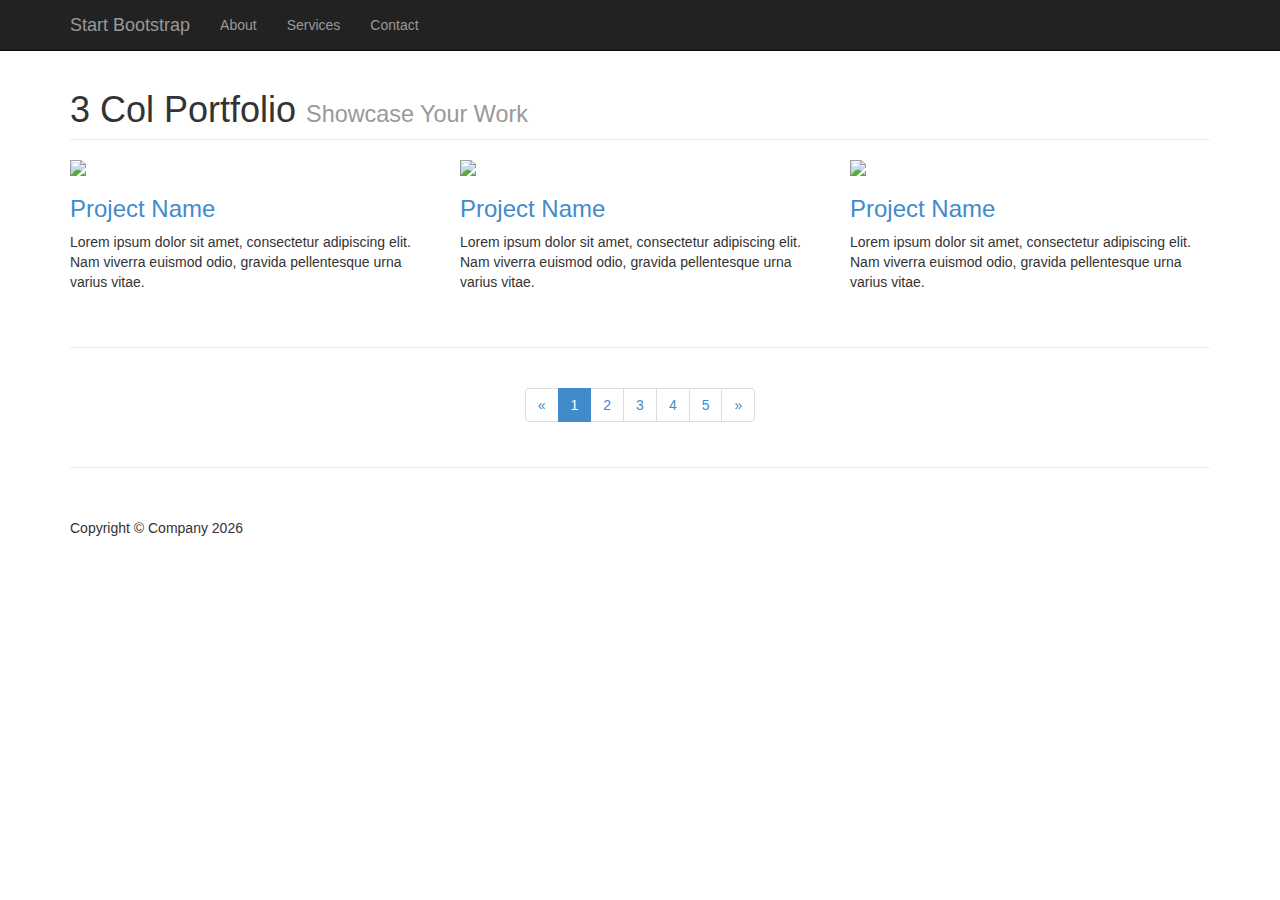
==== Html Templet/index.html @ 00bb45e9 "Template added" ====
<!DOCTYPE html>
<html lang="en">
  <head>
    <meta charset="utf-8">
    <meta name="viewport" content="width=device-width, initial-scale=1.0">
    <meta name="description" content="">
    <meta name="author" content="">

    <title>Three Column Portfolio Template for Bootstrap 3</title>

    <!-- Bootstrap core CSS -->
    <link href="css/bootstrap.css" rel="stylesheet">

    <!-- Custom CSS for the '3 Col Portfolio' Template -->
    <link href="css/3-col-portfolio.css" rel="stylesheet">
  </head>

  <body>

    <nav class="navbar navbar-fixed-top navbar-inverse" role="navigation">
      <div class="container">
        <div class="navbar-header">
          <button type="button" class="navbar-toggle" data-toggle="collapse" data-target=".navbar-ex1-collapse">
            <span class="sr-only">Toggle navigation</span>
            <span class="icon-bar"></span>
            <span class="icon-bar"></span>
            <span class="icon-bar"></span>
          </button>
          <a class="navbar-brand" href="http://startbootstrap.com">Start Bootstrap</a>
        </div>

        <!-- Collect the nav links, forms, and other content for toggling -->
        <div class="collapse navbar-collapse navbar-ex1-collapse">
          <ul class="nav navbar-nav">
            <li><a href="#about">About</a></li>
            <li><a href="#services">Services</a></li>
            <li><a href="#contact">Contact</a></li>
          </ul>
        </div><!-- /.navbar-collapse -->
      </div><!-- /.container -->
    </nav>

    <div class="container">

      <div class="row">

        <div class="col-lg-12">
          <h1 class="page-header">3 Col Portfolio <small>Showcase Your Work</small></h1>
        </div>

      </div>

      <div class="row">

        <div class="col-md-4 portfolio-item">
          <a href="#project-link"><img class="img-responsive" src="http://placehold.it/700x400"></a>
          <h3><a href="#project-link">Project Name</a></h3>
          <p>Lorem ipsum dolor sit amet, consectetur adipiscing elit. Nam viverra euismod odio, gravida pellentesque urna varius vitae.</p>
        </div>

        <div class="col-md-4 portfolio-item">
          <a href="#project-link"><img class="img-responsive" src="http://placehold.it/700x400"></a>
          <h3><a href="#project-link">Project Name</a></h3>
          <p>Lorem ipsum dolor sit amet, consectetur adipiscing elit. Nam viverra euismod odio, gravida pellentesque urna varius vitae.</p>
        </div>

        <div class="col-md-4 portfolio-item">
          <a href="#project-link"><img class="img-responsive" src="http://placehold.it/700x400"></a>
          <h3><a href="#project-link">Project Name</a></h3>
          <p>Lorem ipsum dolor sit amet, consectetur adipiscing elit. Nam viverra euismod odio, gravida pellentesque urna varius vitae.</p>
        </div>

      </div>

      <hr>

      <div class="row text-center">
        
        <div class="col-lg-12">
          <ul class="pagination">
            <li><a href="#">&laquo;</a></li>
            <li class="active"><a href="#">1</a></li>
            <li><a href="#">2</a></li>
            <li><a href="#">3</a></li>
            <li><a href="#">4</a></li>
            <li><a href="#">5</a></li>
            <li><a href="#">&raquo;</a></li>
          </ul>        
        </div>

      </div>

    </div><!-- /.container -->

    <div class="container">

      <hr>

      <footer>
        <div class="row">
          <div class="col-lg-12">
            <p>Copyright &copy; Company <span id="getCurrentDate"></span></p>
          </div>
        </div>
      </footer>
      
    </div><!-- /.container -->

    <!-- JavaScript -->
    <script src="js/jquery-1.10.2.js"></script>
    <script src="js/bootstrap.js"></script>
    <script type="text/javascript">
      var dt = new Date();
      document.getElementById('getCurrentDate').innerHTML = dt.getFullYear();
    </script>
  </body>

</html>
---- Html Templet/css/3-col-portfolio.css ----
body {
	margin-top: 50px; /* 50px is the height of the navbar - change this if the navbarn height changes */
}

.portfolio-item {
	margin-bottom: 25px;
}

footer {
	margin: 50px 0;
}
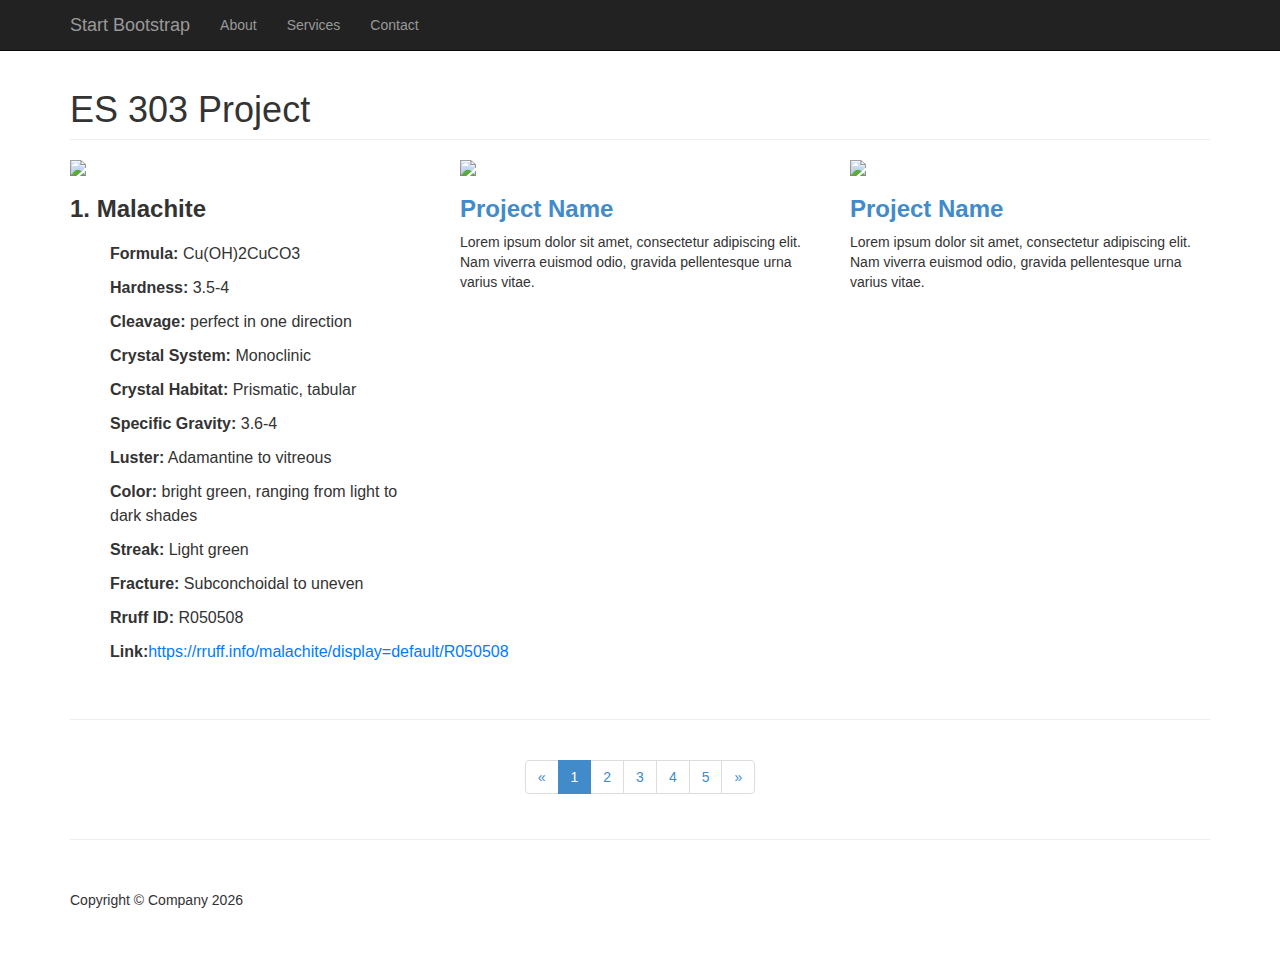
==== commit 03df3ae3: "html tags" ====
--- a/Html Templet/index.html
+++ b/Html Templet/index.html
@@ -45,7 +45,7 @@
       <div class="row">
 
         <div class="col-lg-12">
-          <h1 class="page-header">3 Col Portfolio <small>Showcase Your Work</small></h1>
+          <h1 class="page-header">ES 303 Project <small></small></h1>
         </div>
 
       </div>
@@ -54,8 +54,22 @@
 
         <div class="col-md-4 portfolio-item">
           <a href="#project-link"><img class="img-responsive" src="http://placehold.it/700x400"></a>
-          <h3><a href="#project-link">Project Name</a></h3>
-          <p>Lorem ipsum dolor sit amet, consectetur adipiscing elit. Nam viverra euismod odio, gravida pellentesque urna varius vitae.</p>
+          <h3>1. Malachite</h3>
+          
+          <ul>
+            <li><strong>Formula:</strong> Cu(OH)2CuCO3</li>
+            <li><strong>Hardness:</strong> 3.5-4</li>
+            <li><strong>Cleavage:</strong> perfect in one direction</li>
+            <li><strong>Crystal System:</strong> Monoclinic</li>
+            <li><strong>Crystal Habitat:</strong> Prismatic, tabular</li>
+            <li><strong>Specific Gravity:</strong> 3.6-4</li>
+            <li><strong>Luster:</strong> Adamantine to vitreous</li>
+            <li><strong>Color:</strong> bright green, ranging from light to dark shades</li>
+            <li><strong>Streak:</strong> Light green</li>
+            <li><strong>Fracture:</strong> Subconchoidal to uneven</li>
+            <li><strong>Rruff ID:</strong> R050508</li>
+            <li><strong>Link:</strong><a href="https://rruff.info/malachite/display=default/R050508">https://rruff.info/malachite/display=default/R050508</a></li>
+        </ul>
         </div>
 
         <div class="col-md-4 portfolio-item">
--- a/Html Templet/css/3-col-portfolio.css
+++ b/Html Templet/css/3-col-portfolio.css
@@ -5,6 +5,28 @@
 .portfolio-item {
 	margin-bottom: 25px;
 }
+.portfolio-item h3 {
+	font-size: 24px;
+	font-weight: 700;
+	margin-top: 20px;
+}
+.portfolio-item ul {
+	list-style: none;
+	margin-top: 20px;
+	text-align: left;
+}
+.portfolio-item li {
+	font-size: 16px;
+	font-weight: 500;
+	line-height: 24px;
+	margin-bottom: 10px;
+}
+.portfolio-item li strong {
+	font-weight: 700;
+}
+.portfolio-item li a {
+	color: #007bff;
+}
 
 footer {
 	margin: 50px 0;
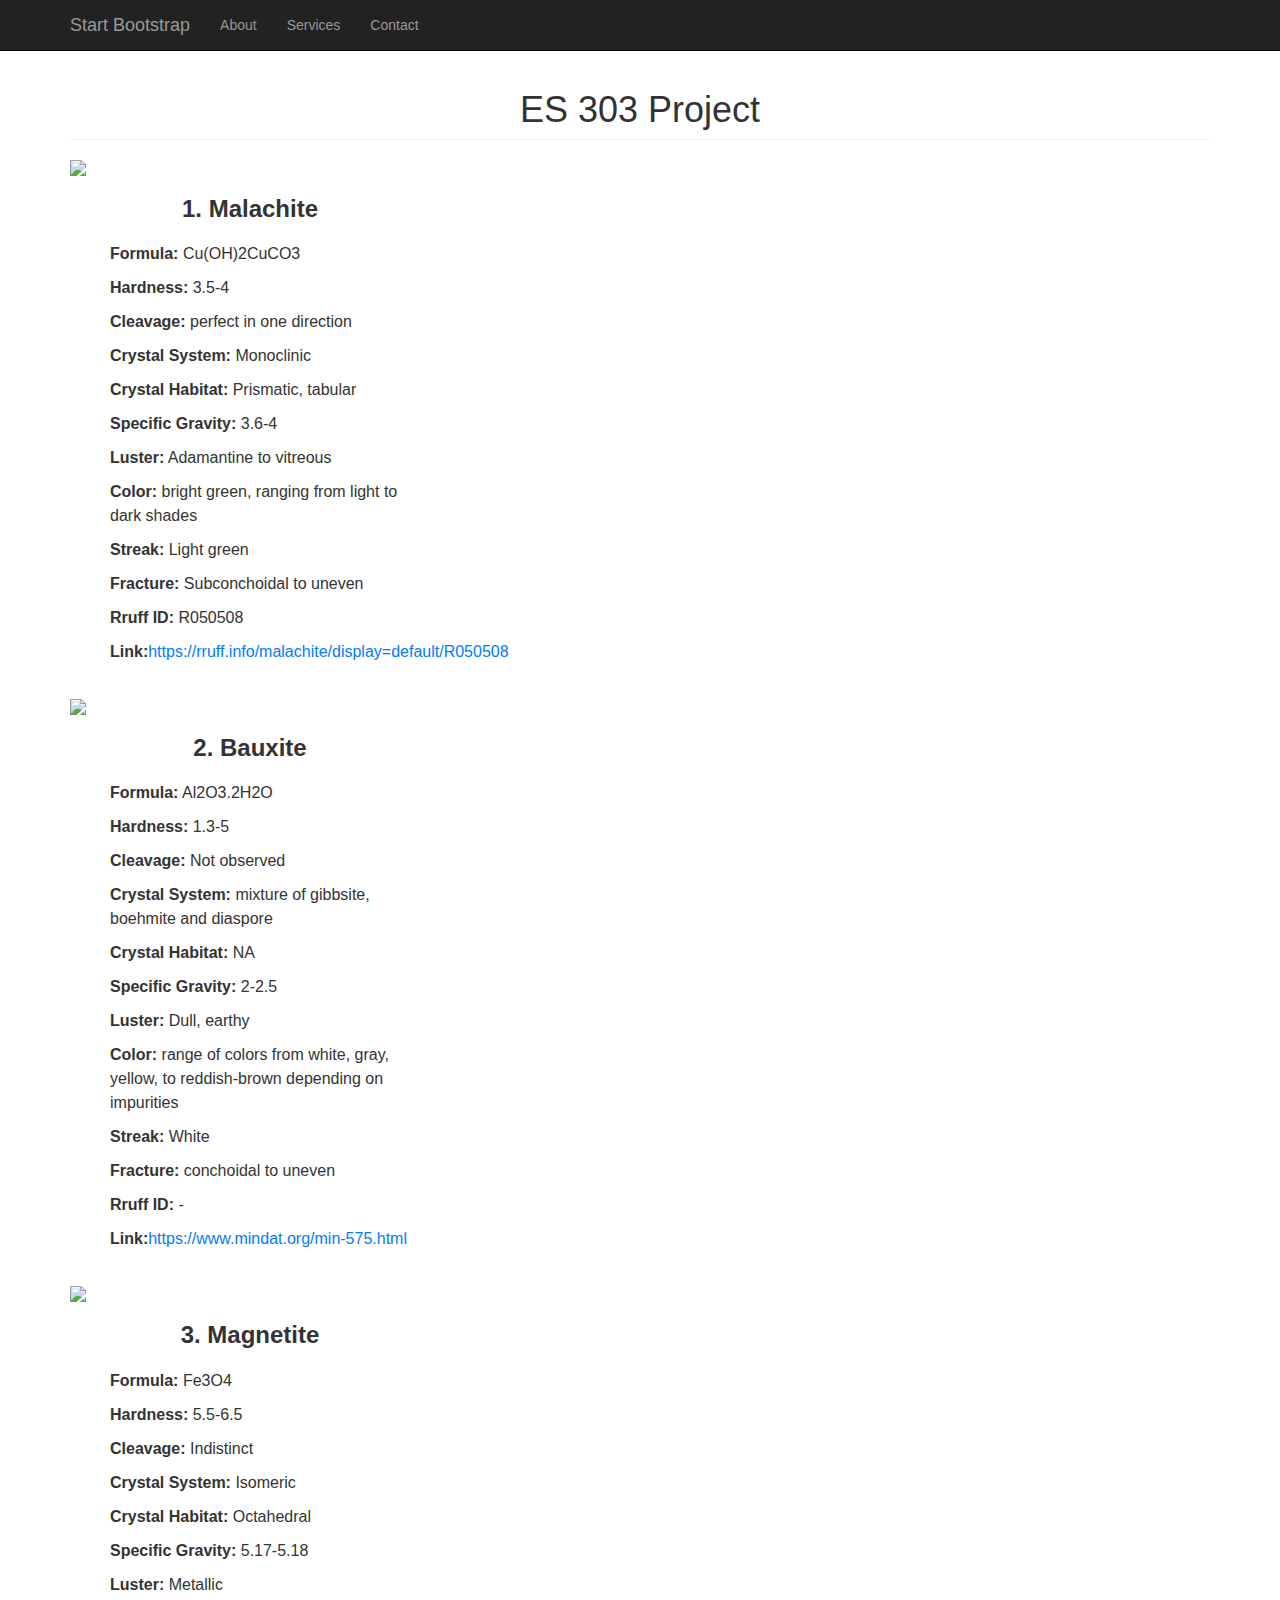
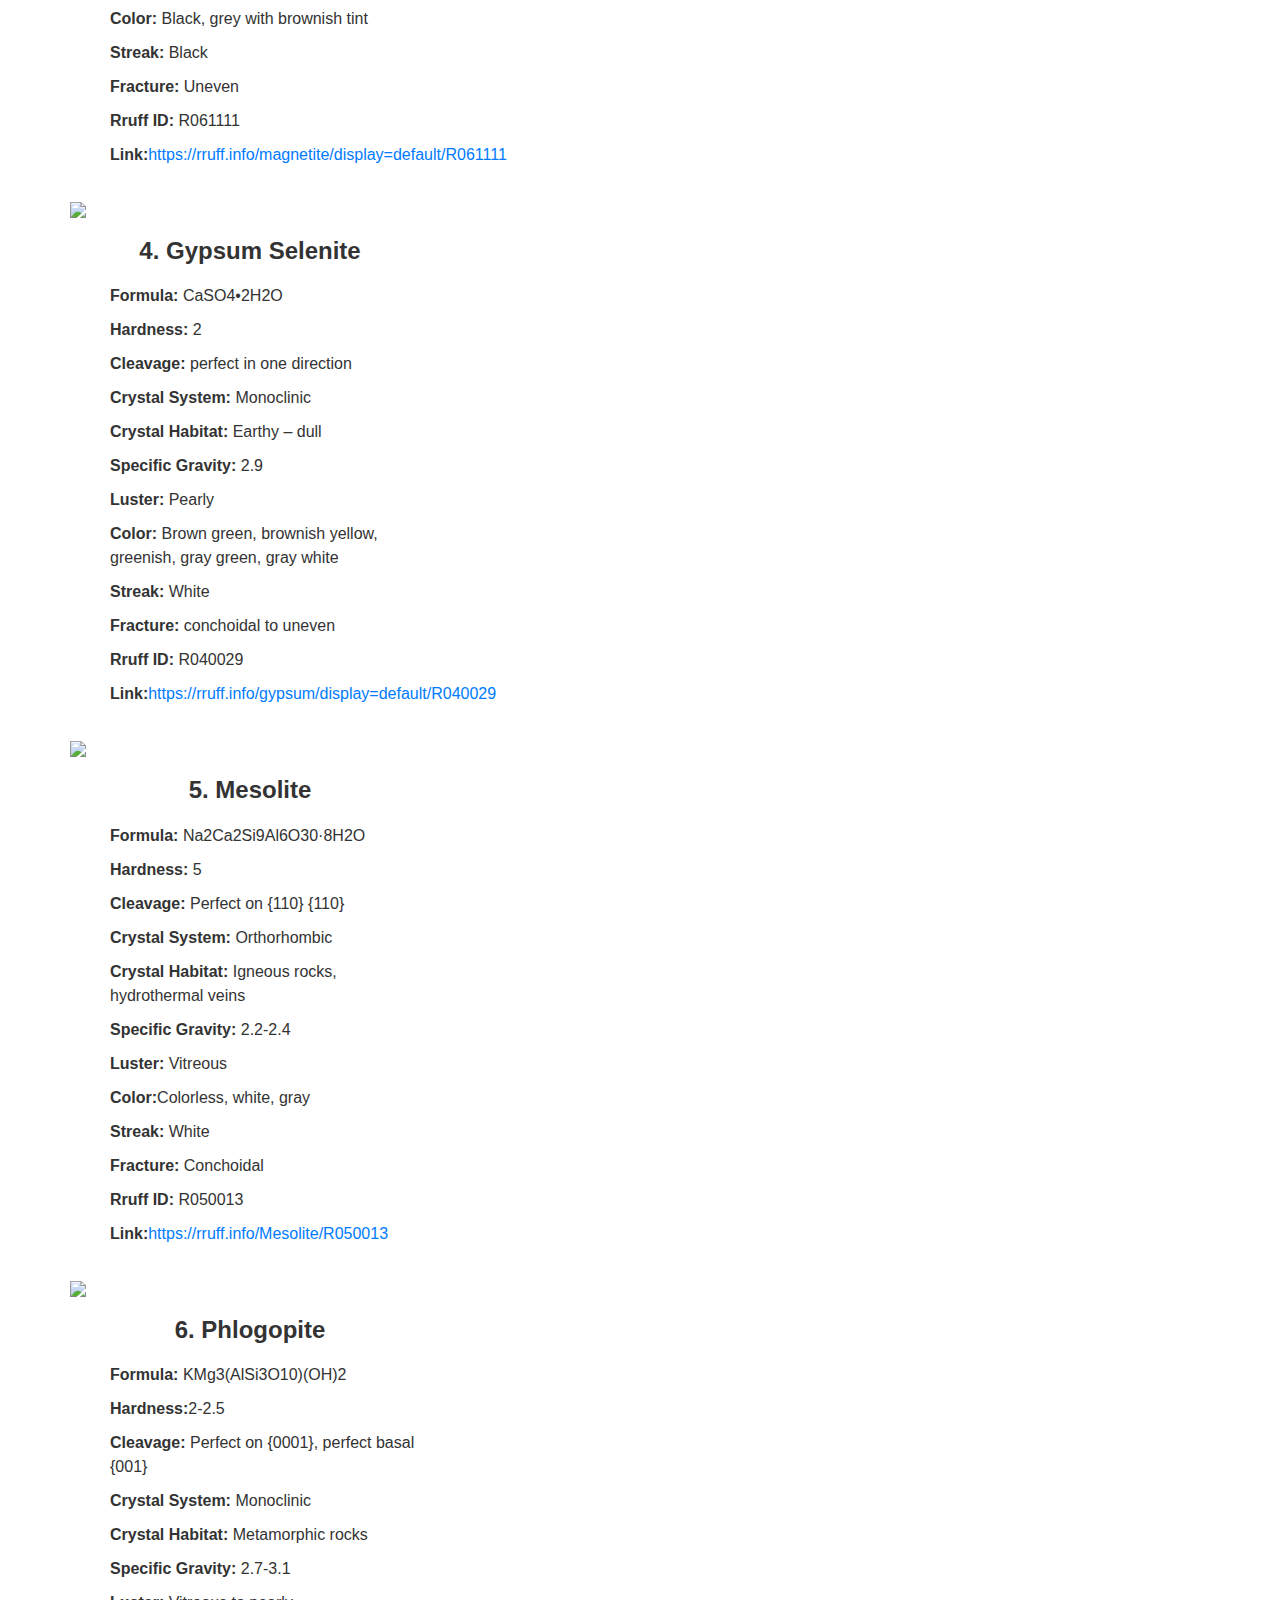
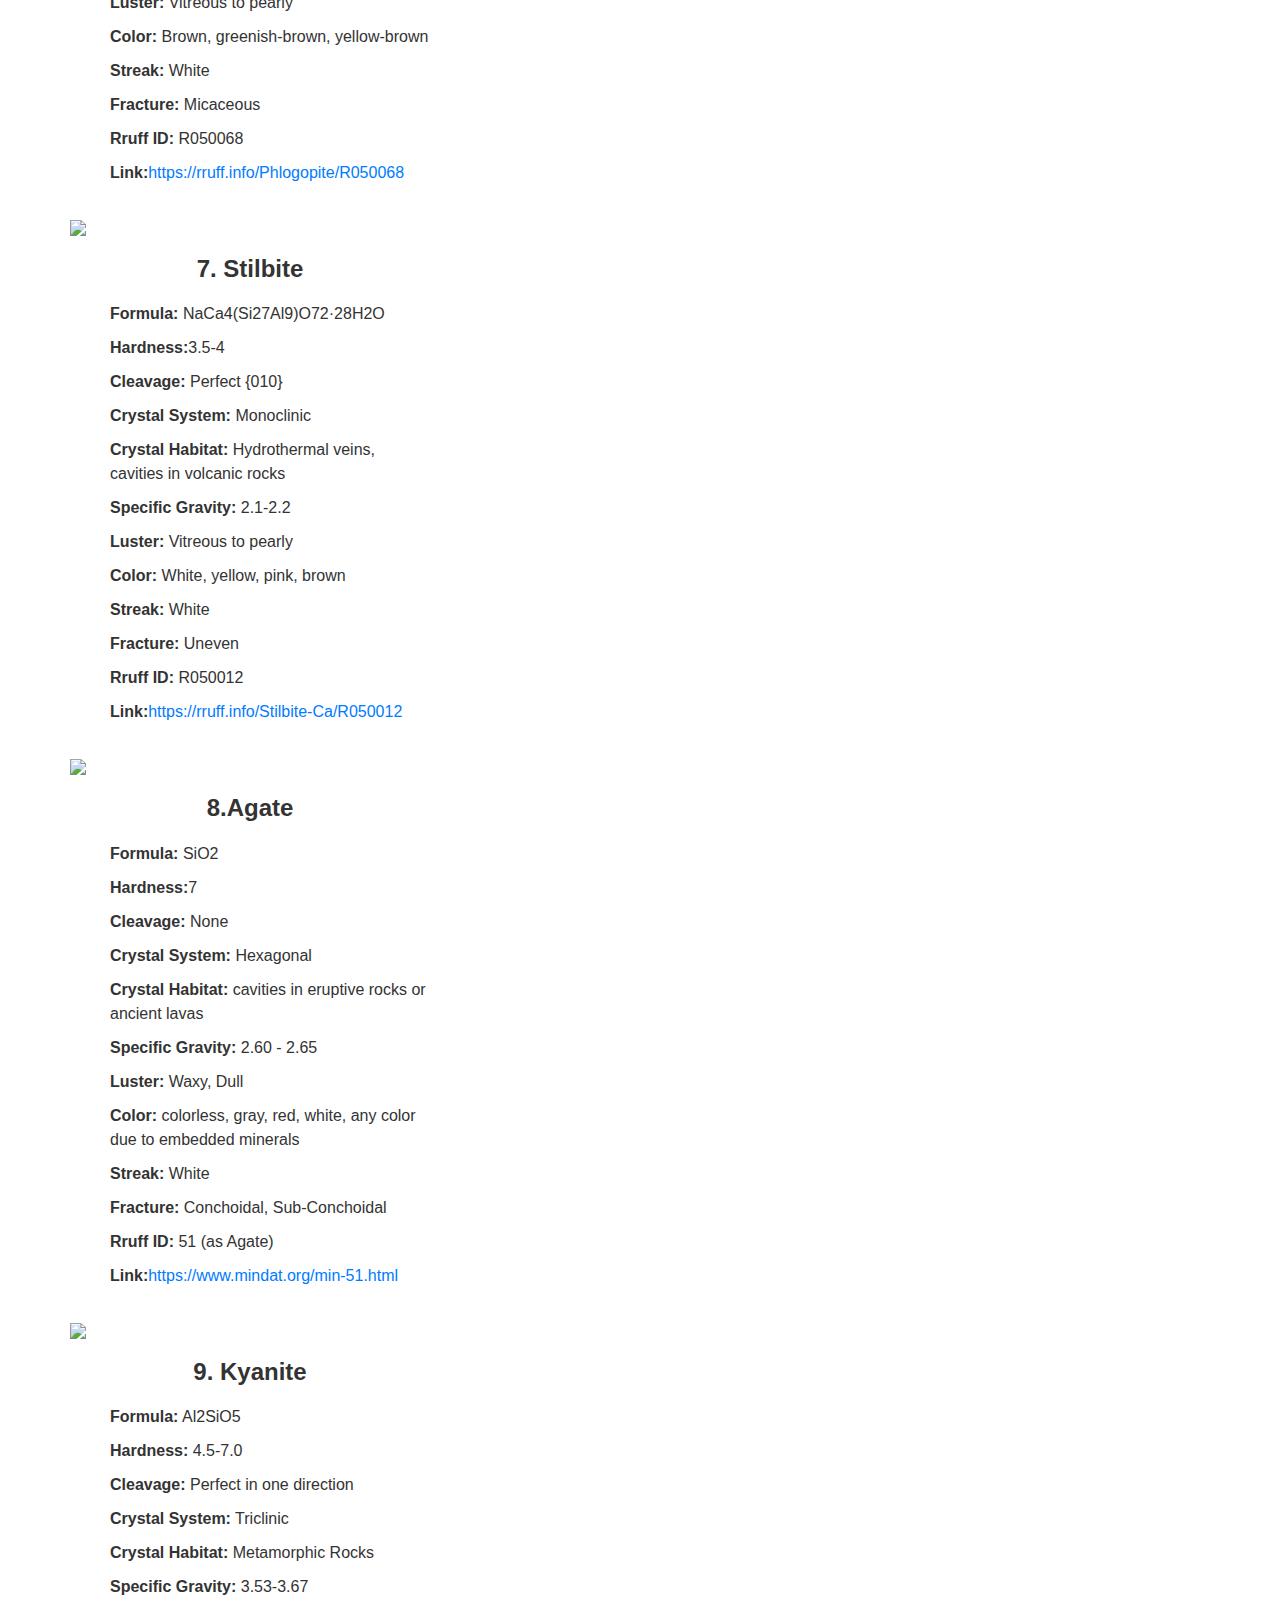
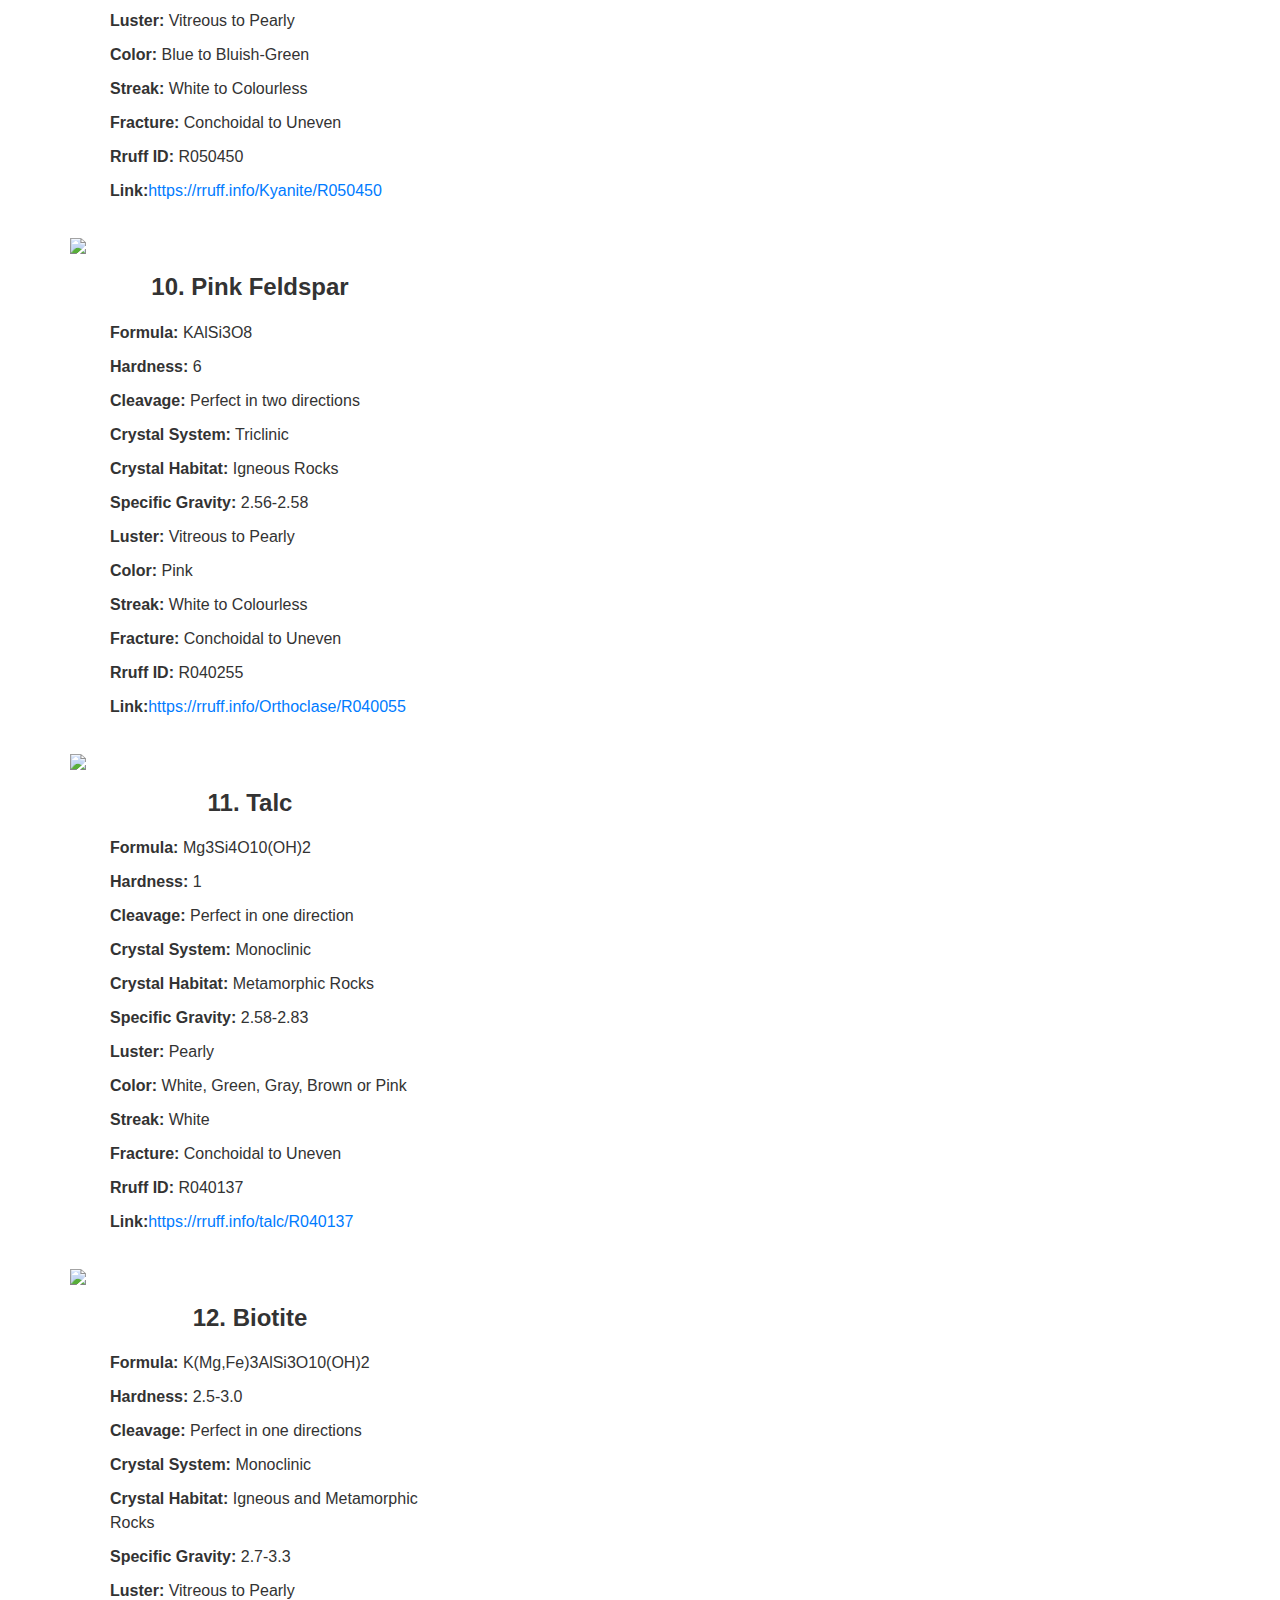
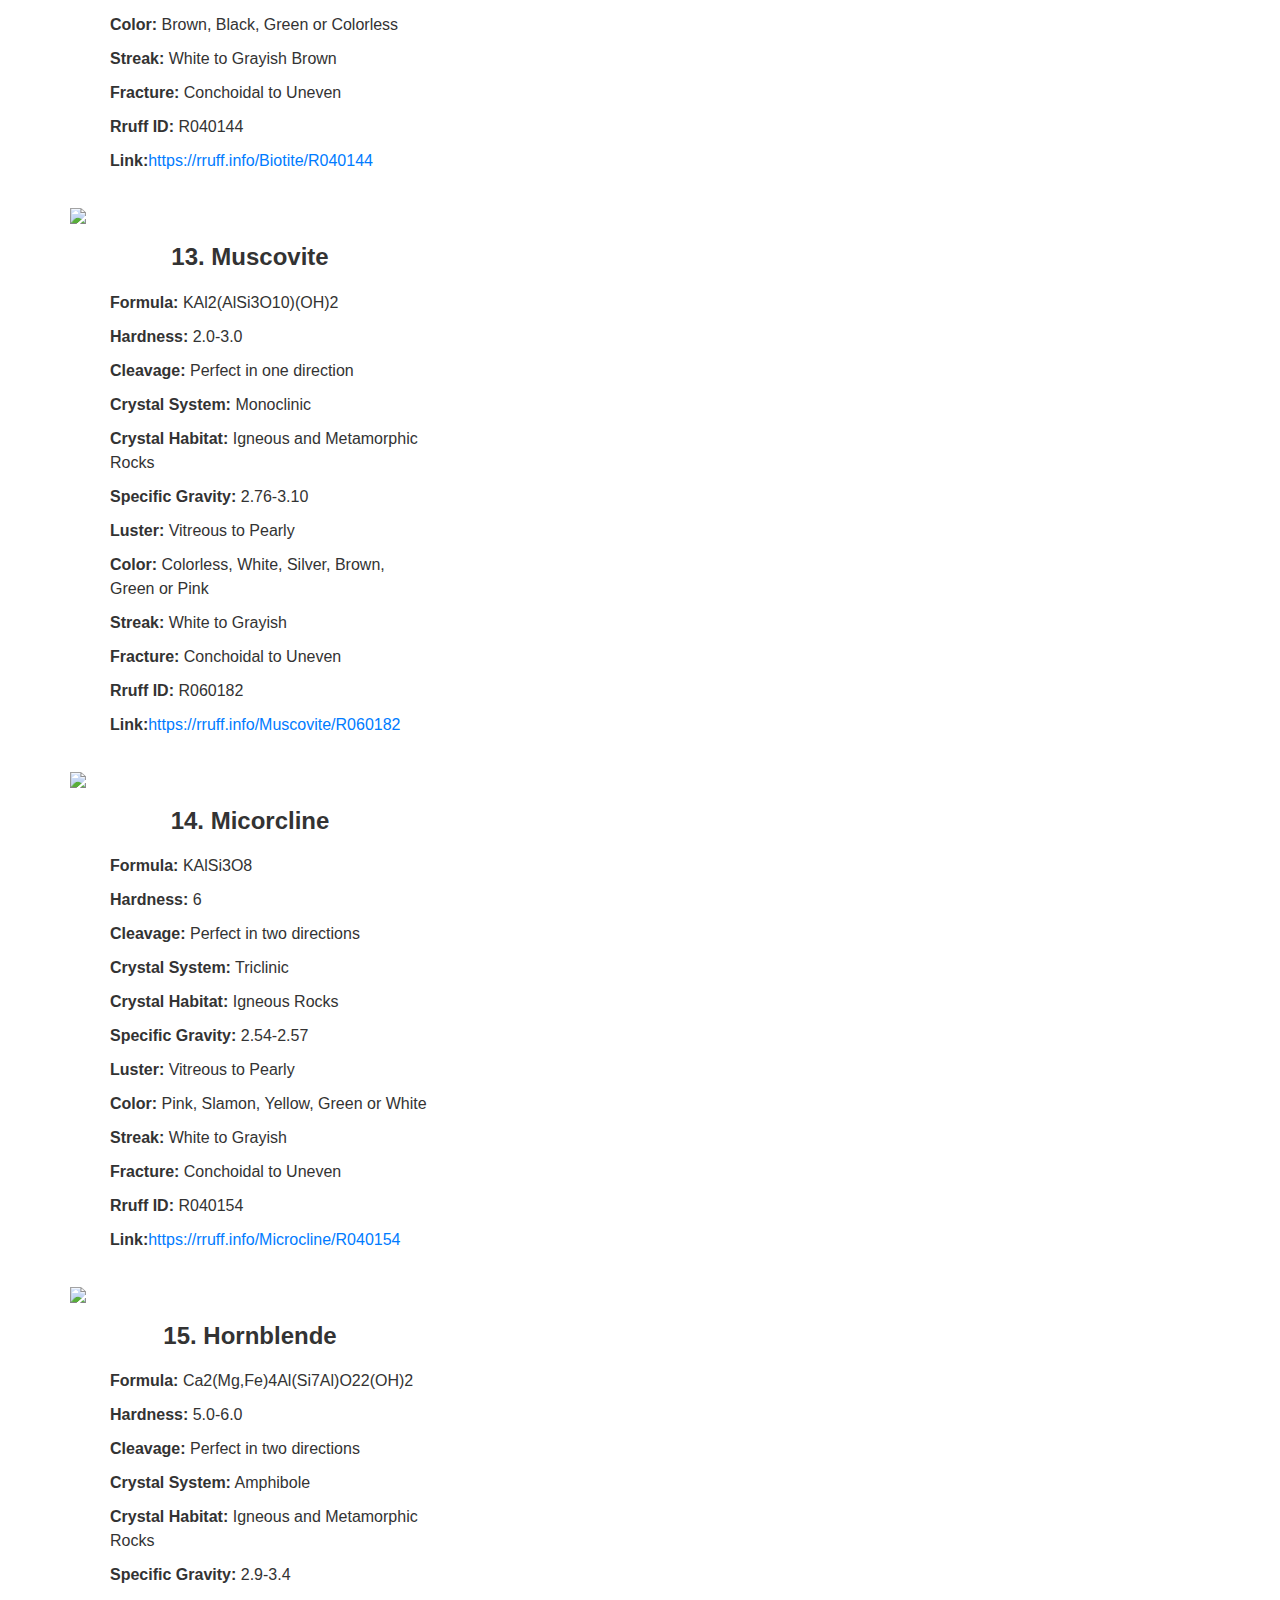
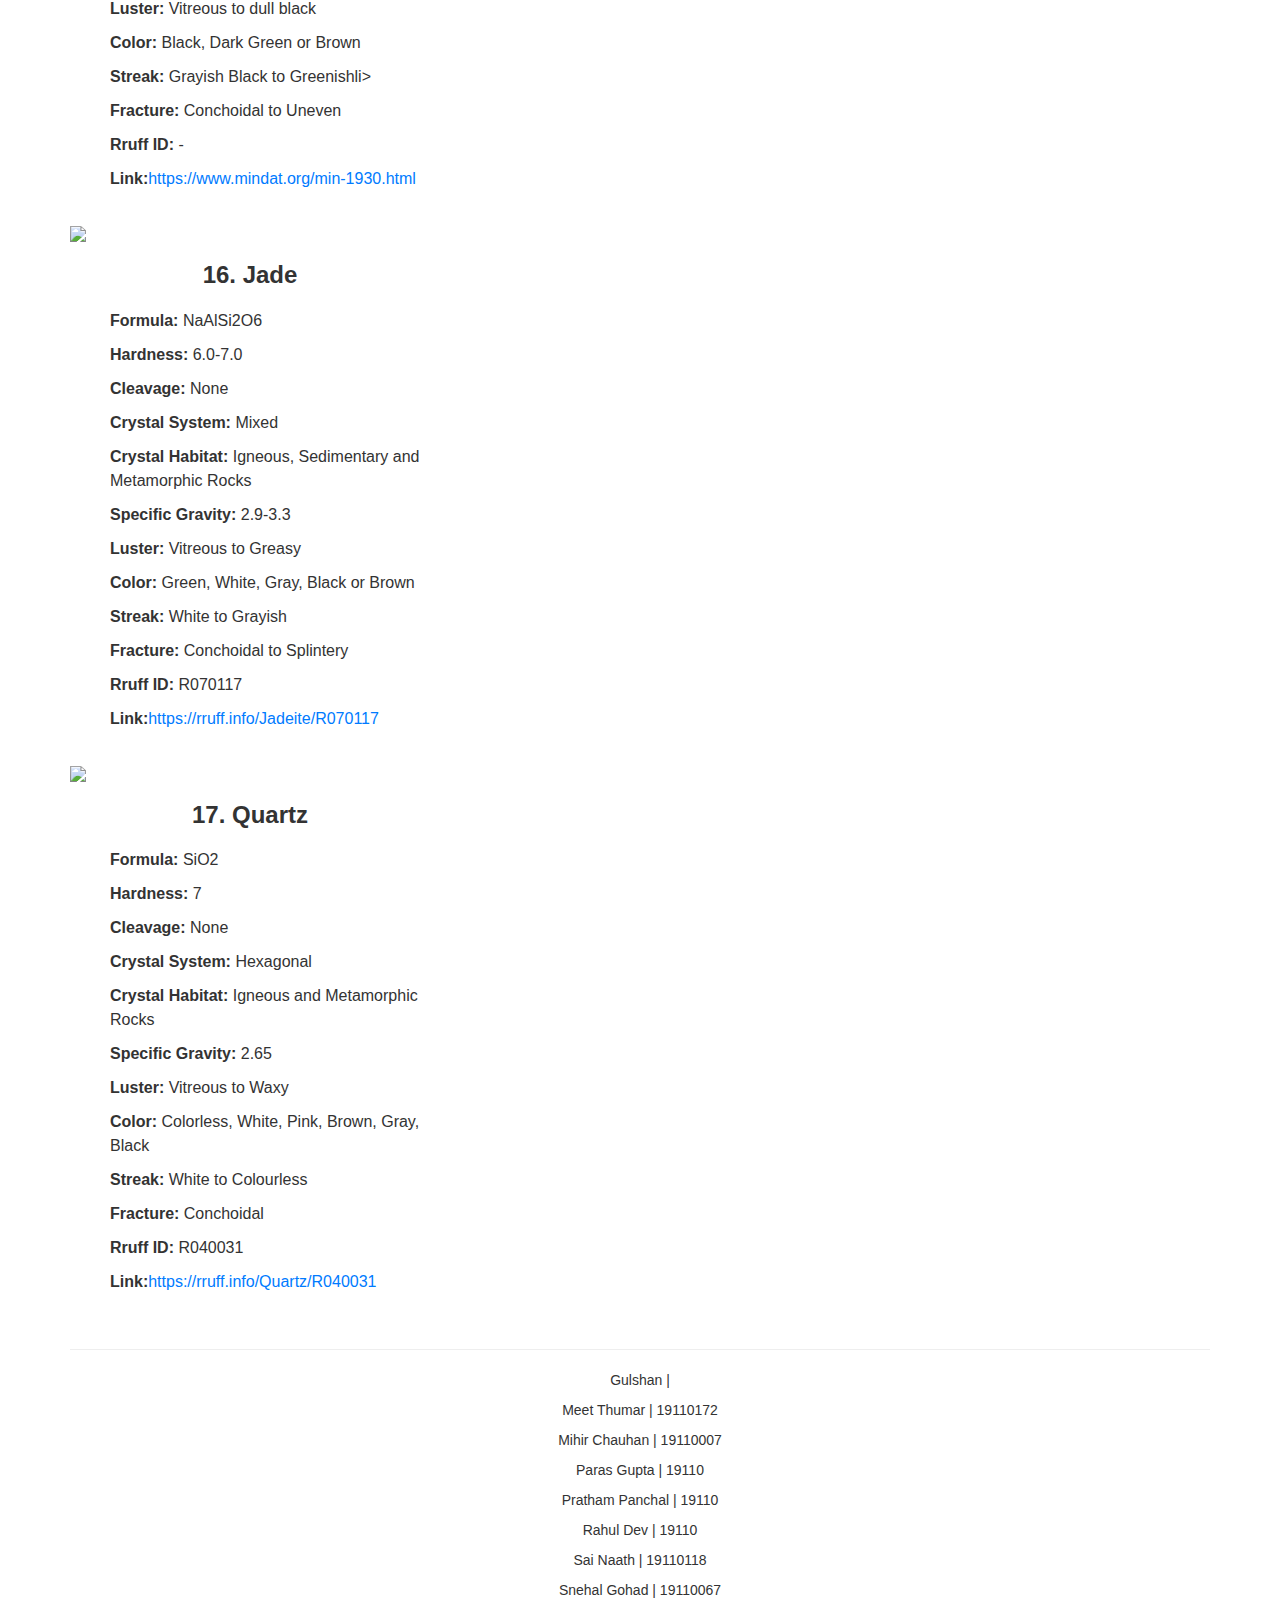
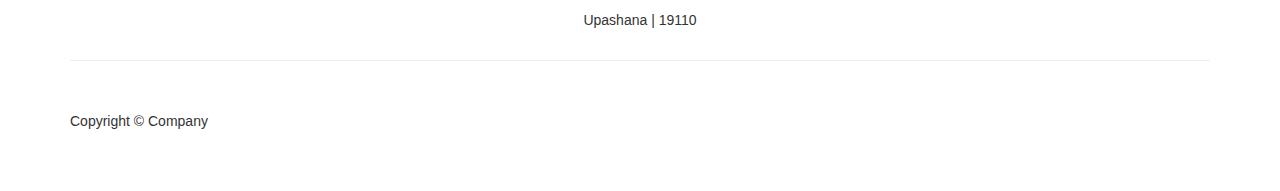
==== commit 248b0e57: "images" ====
--- a/Html Templet/index.html
+++ b/Html Templet/index.html
@@ -1,11 +1,6 @@
 <!DOCTYPE html>
 <html lang="en">
   <head>
-    <meta charset="utf-8">
-    <meta name="viewport" content="width=device-width, initial-scale=1.0">
-    <meta name="description" content="">
-    <meta name="author" content="">
-
     <title>Three Column Portfolio Template for Bootstrap 3</title>
 
     <!-- Bootstrap core CSS -->
@@ -42,7 +37,7 @@
 
     <div class="container">
 
-      <div class="row">
+      <div class="row text-center">
 
         <div class="col-lg-12">
           <h1 class="page-header">ES 303 Project <small></small></h1>
@@ -50,9 +45,9 @@
 
       </div>
 
-      <div class="row">
-
-        <div class="col-md-4 portfolio-item">
+      <div class="row ">
+
+        <div class="col-md-4 portfolio-item" >
           <a href="#project-link"><img class="img-responsive" src="http://placehold.it/700x400"></a>
           <h3>1. Malachite</h3>
           
@@ -72,34 +67,361 @@
         </ul>
         </div>
 
-        <div class="col-md-4 portfolio-item">
-          <a href="#project-link"><img class="img-responsive" src="http://placehold.it/700x400"></a>
-          <h3><a href="#project-link">Project Name</a></h3>
-          <p>Lorem ipsum dolor sit amet, consectetur adipiscing elit. Nam viverra euismod odio, gravida pellentesque urna varius vitae.</p>
-        </div>
-
-        <div class="col-md-4 portfolio-item">
-          <a href="#project-link"><img class="img-responsive" src="http://placehold.it/700x400"></a>
-          <h3><a href="#project-link">Project Name</a></h3>
-          <p>Lorem ipsum dolor sit amet, consectetur adipiscing elit. Nam viverra euismod odio, gravida pellentesque urna varius vitae.</p>
-        </div>
-
-      </div>
+      </div>
+      <div class="row">
+        <div class="col-md-4 portfolio-item">
+          <a href="#project-link"><img class="img-responsive" src="http://placehold.it/700x400"></a>
+          <h3>2. Bauxite</h3>
+          
+          <ul>
+            <li><strong>Formula:</strong> Al2O3.2H2O</li>
+            <li><strong>Hardness:</strong> 1.3-5</li>
+            <li><strong>Cleavage:</strong> Not observed</li>
+            <li><strong>Crystal System:</strong> mixture of gibbsite, boehmite and diaspore</li>
+            <li><strong>Crystal Habitat:</strong> NA</li>
+            <li><strong>Specific Gravity:</strong> 2-2.5</li>
+            <li><strong>Luster:</strong> Dull, earthy</li>
+            <li><strong>Color:</strong> range of colors from white, gray, yellow, to reddish-brown depending on impurities</li>
+            <li><strong>Streak:</strong> White</li>
+            <li><strong>Fracture:</strong> conchoidal to uneven</li>
+            <li><strong>Rruff ID:</strong> - </li>
+            <li><strong>Link:</strong><a href="https://www.mindat.org/min-575.html">https://www.mindat.org/min-575.html</a></li>
+        </ul>
+        </div>
+      </div>
+      <div class="row">
+        <div class="col-md-4 portfolio-item">
+          <a href="#project-link"><img class="img-responsive" src="http://placehold.it/700x400"></a>
+          <h3>3. Magnetite</h3>
+          
+          <ul>
+            <li><strong>Formula:</strong> Fe3O4</li>
+            <li><strong>Hardness:</strong> 5.5-6.5</li>
+            <li><strong>Cleavage:</strong> Indistinct</li>
+            <li><strong>Crystal System:</strong> Isomeric</li>
+            <li><strong>Crystal Habitat:</strong> Octahedral</li>
+            <li><strong>Specific Gravity:</strong> 5.17-5.18</li>
+            <li><strong>Luster:</strong> Metallic</li>
+            <li><strong>Color:</strong> Black, grey with brownish tint</li>
+            <li><strong>Streak:</strong> Black </li>
+            <li><strong>Fracture:</strong> Uneven</li>
+            <li><strong>Rruff ID:</strong> R061111</li>
+            <li><strong>Link:</strong><a href="https://rruff.info/magnetite/display=default/R061111">https://rruff.info/magnetite/display=default/R061111</a></li>
+        </ul>
+        </div>
+      </div>
+      <div class="row">
+
+        <div class="col-md-4 portfolio-item">
+          <a href="#project-link"><img class="img-responsive" src="http://placehold.it/700x400"></a>
+          <h3>4. Gypsum Selenite</h3>
+          
+          <ul>
+            <li><strong>Formula:</strong> CaSO4•2H2O</li>
+            <li><strong>Hardness:</strong> 2</li>
+            <li><strong>Cleavage:</strong> perfect in one direction</li>
+            <li><strong>Crystal System:</strong> Monoclinic</li>
+            <li><strong>Crystal Habitat:</strong> Earthy – dull</li>
+            <li><strong>Specific Gravity:</strong> 2.9</li>
+            <li><strong>Luster:</strong> Pearly</li>
+            <li><strong>Color:</strong> Brown green, brownish yellow, greenish, gray green, gray white</li>
+            <li><strong>Streak:</strong> White</li>
+            <li><strong>Fracture:</strong> conchoidal to uneven</li>
+            <li><strong>Rruff ID:</strong> R040029</li>
+            <li><strong>Link:</strong><a href="https://rruff.info/gypsum/display=default/R040029">https://rruff.info/gypsum/display=default/R040029</a></li>
+        </ul>
+        </div>
+      </div>
+      <div class="row">
+        <div class="col-md-4 portfolio-item">
+          <a href="#project-link"><img class="img-responsive" src="http://placehold.it/700x400"></a>
+          <h3>5. Mesolite</h3>
+          
+          <ul>
+            <li><strong>Formula:</strong> Na2Ca2Si9Al6O30·8H2O</li>
+            <li><strong>Hardness:</strong> 5</li>
+            <li><strong>Cleavage:</strong> Perfect on {110} {110}</li>
+            <li><strong>Crystal System:</strong> Orthorhombic</li>
+            <li><strong>Crystal Habitat:</strong> Igneous rocks, hydrothermal veins</li>
+            <li><strong>Specific Gravity:</strong> 2.2-2.4</li>
+            <li><strong>Luster:</strong> Vitreous</li>
+            <li><strong>Color:</strong>Colorless, white, gray</li>
+            <li><strong>Streak:</strong> White </li>
+            <li><strong>Fracture:</strong> Conchoidal</li>
+            <li><strong>Rruff ID:</strong> R050013</li>
+            <li><strong>Link:</strong><a href="https://rruff.info/Mesolite/R050013">https://rruff.info/Mesolite/R050013</a></li>
+        </ul>
+        </div>
+      </div>
+      <div class="row">
+        <div class="col-md-4 portfolio-item">
+          <a href="#project-link"><img class="img-responsive" src="http://placehold.it/700x400"></a>
+          <h3>6. Phlogopite</h3>
+          
+          <ul>
+            <li><strong>Formula:</strong> KMg3(AlSi3O10)(OH)2</li>
+            <li><strong>Hardness:</strong>2-2.5</li>
+            <li><strong>Cleavage:</strong> Perfect on {0001}, perfect basal {001}</li>
+            <li><strong>Crystal System:</strong> Monoclinic</li>
+            <li><strong>Crystal Habitat:</strong> Metamorphic rocks</li>
+            <li><strong>Specific Gravity:</strong> 2.7-3.1  </li>
+            <li><strong>Luster:</strong> Vitreous to pearly</li>
+            <li><strong>Color:</strong> Brown, greenish-brown, yellow-brown</li>
+            <li><strong>Streak:</strong> White </li>
+            <li><strong>Fracture:</strong> Micaceous</li>
+            <li><strong>Rruff ID:</strong> R050068</li>
+            <li><strong>Link:</strong><a href="https://rruff.info/Phlogopite/R050068">https://rruff.info/Phlogopite/R050068</a></li>
+        </ul>
+        </div>
+        </div>  
+        <div class="row">
+        <div class="col-md-4 portfolio-item">
+          <a href="#project-link"><img class="img-responsive" src="http://placehold.it/700x400"></a>
+        <h3>7. Stilbite</h3>
+          
+          <ul>
+            <li><strong>Formula:</strong> NaCa4(Si27Al9)O72·28H2O</li>
+            <li><strong>Hardness:</strong>3.5-4</li>
+            <li><strong>Cleavage:</strong> Perfect {010}</li>
+            <li><strong>Crystal System:</strong> Monoclinic</li>
+            <li><strong>Crystal Habitat:</strong> Hydrothermal veins, cavities in volcanic rocks</li>
+            <li><strong>Specific Gravity:</strong> 2.1-2.2  </li>
+            <li><strong>Luster:</strong> Vitreous to pearly</li>
+            <li><strong>Color:</strong> White, yellow, pink, brown</li>
+            <li><strong>Streak:</strong> White </li>
+            <li><strong>Fracture:</strong> Uneven</li>
+            <li><strong>Rruff ID:</strong> R050012</li>
+            <li><strong>Link:</strong><a href="https://rruff.info/Stilbite-Ca/R050012">https://rruff.info/Stilbite-Ca/R050012</a></li>
+        </ul>
+        </div>
+        </div>
+        <div class="row">
+        <div class="col-md-4 portfolio-item">
+          <a href="#project-link"><img class="img-responsive" src="http://placehold.it/700x400"></a>
+        <h3>8.Agate</h3>
+          
+          <ul>
+            <li><strong>Formula:</strong> SiO2 </li>
+            <li><strong>Hardness:</strong>7</li>
+            <li><strong>Cleavage:</strong> None</li>
+            <li><strong>Crystal System:</strong> Hexagonal  </li>
+            <li><strong>Crystal Habitat:</strong>  cavities in eruptive rocks or ancient lavas</li>
+            <li><strong>Specific Gravity:</strong> 2.60 - 2.65
+            </li>
+            <li><strong>Luster:</strong> Waxy, Dull</li>
+            <li><strong>Color:</strong> colorless, gray, red, white, any color due to embedded minerals</li>
+            <li><strong>Streak:</strong> White </li>
+            <li><strong>Fracture:</strong> Conchoidal, Sub-Conchoidal</li>
+            <li><strong>Rruff ID:</strong> 51 (as Agate)</li>
+            <li><strong>Link:</strong><a href="https://www.mindat.org/min-51.html">https://www.mindat.org/min-51.html</a></li>
+        </ul>
+        </div>
+        </div>
+        <div class="row">
+        <div class="col-md-4 portfolio-item">
+          <a href="#project-link"><img class="img-responsive" src="http://placehold.it/700x400"></a>
+          <h3>9. Kyanite</h3>
+         
+          <ul>
+            <li><strong>Formula:</strong> Al2SiO5</li>
+            <li><strong>Hardness:</strong> 4.5-7.0</li>
+            <li><strong>Cleavage:</strong> Perfect in one direction </li>
+            <li><strong>Crystal System:</strong> Triclinic</li>
+            <li><strong>Crystal Habitat:</strong> Metamorphic Rocks</li>
+            <li><strong>Specific Gravity:</strong> 3.53-3.67</li>
+            <li><strong>Luster:</strong> Vitreous to Pearly</li>
+            <li><strong>Color:</strong> Blue to Bluish-Green</li>
+            <li><strong>Streak:</strong> White to Colourless</li>
+            <li><strong>Fracture:</strong> Conchoidal to Uneven</li>
+            <li><strong>Rruff ID:</strong> R050450</li>
+            <li><strong>Link:</strong><a href="https://rruff.info/Kyanite/R050450">https://rruff.info/Kyanite/R050450</a></li>
+        </ul>
+        </div>
+        </div>
+        <div class="row">
+
+<div class="col-md-4 portfolio-item">
+          <a href="#project-link"><img class="img-responsive" src="http://placehold.it/700x400"></a>
+          <h3>10. Pink Feldspar</h3>
+         
+          <ul>
+            <li><strong>Formula:</strong> KAlSi3O8</li>
+            <li><strong>Hardness:</strong> 6</li>
+            <li><strong>Cleavage:</strong> Perfect in two directions</li>
+            <li><strong>Crystal System:</strong> Triclinic</li>
+            <li><strong>Crystal Habitat:</strong> Igneous Rocks</li>
+            <li><strong>Specific Gravity:</strong> 2.56-2.58</li>
+            <li><strong>Luster:</strong> Vitreous to Pearly</li>
+            <li><strong>Color:</strong> Pink</li>
+            <li><strong>Streak:</strong> White to Colourless</li>
+            <li><strong>Fracture:</strong> Conchoidal to Uneven</li>
+            <li><strong>Rruff ID:</strong> R040255</li>
+            <li><strong>Link:</strong><a href="https://rruff.info/Orthoclase/R040055">https://rruff.info/Orthoclase/R040055</a></li>
+        </ul>
+        </div>
+
+        </div>
+        <div class="row">
+<div class="col-md-4 portfolio-item">
+          <a href="#project-link"><img class="img-responsive" src="http://placehold.it/700x400"></a>
+          <h3>11. Talc</h3>
+         
+          <ul>
+            <li><strong>Formula:</strong> Mg3Si4O10(OH)2</li>
+            <li><strong>Hardness:</strong> 1</li>
+            <li><strong>Cleavage:</strong> Perfect in one direction</li>
+            <li><strong>Crystal System:</strong> Monoclinic</li>
+            <li><strong>Crystal Habitat:</strong> Metamorphic Rocks</li>
+            <li><strong>Specific Gravity:</strong> 2.58-2.83</li>
+            <li><strong>Luster:</strong> Pearly</li>
+            <li><strong>Color:</strong> White, Green, Gray, Brown or Pink</li>
+            <li><strong>Streak:</strong> White</li>
+            <li><strong>Fracture:</strong> Conchoidal to Uneven</li>
+            <li><strong>Rruff ID:</strong> R040137</li>
+            <li><strong>Link:</strong><a href="https://rruff.info/talc/R040137">https://rruff.info/talc/R040137</a></li>
+        </ul>
+        </div>
+        </div>
+        <div class="row">
+<div class="col-md-4 portfolio-item">
+          <a href="#project-link"><img class="img-responsive" src="http://placehold.it/700x400"></a>
+          <h3>12. Biotite</h3>
+         
+          <ul>
+            <li><strong>Formula:</strong> K(Mg,Fe)3AlSi3O10(OH)2</li>
+            <li><strong>Hardness:</strong> 2.5-3.0</li>
+            <li><strong>Cleavage:</strong> Perfect in one directions</li>
+            <li><strong>Crystal System:</strong> Monoclinic</li>
+            <li><strong>Crystal Habitat:</strong> Igneous and Metamorphic Rocks</li>
+            <li><strong>Specific Gravity:</strong> 2.7-3.3</li>
+            <li><strong>Luster:</strong> Vitreous to Pearly</li>
+            <li><strong>Color:</strong> Brown, Black, Green or Colorless</li>
+            <li><strong>Streak:</strong> White to Grayish Brown</li>
+            <li><strong>Fracture:</strong> Conchoidal to Uneven</li>
+            <li><strong>Rruff ID:</strong> R040144</li>
+            <li><strong>Link:</strong><a href="https://rruff.info/Biotite/R040144">https://rruff.info/Biotite/R040144</a></li>
+        </ul>
+        </div>
+        </div>
+        <div class="row">
+<div class="col-md-4 portfolio-item">
+          <a href="#project-link"><img class="img-responsive" src="http://placehold.it/700x400"></a>
+          <h3>13. Muscovite</h3>
+         
+          <ul>
+            <li><strong>Formula:</strong> KAl2(AlSi3O10)(OH)2</li>
+            <li><strong>Hardness:</strong> 2.0-3.0</li>
+            <li><strong>Cleavage:</strong> Perfect in one direction</li>
+            <li><strong>Crystal System:</strong>  Monoclinic </li>
+            <li><strong>Crystal Habitat:</strong> Igneous and Metamorphic Rocks</li>
+            <li><strong>Specific Gravity:</strong> 2.76-3.10</li>
+            <li><strong>Luster:</strong> Vitreous to Pearly</li>
+            <li><strong>Color:</strong> Colorless, White, Silver, Brown, Green or Pink</li>
+            <li><strong>Streak:</strong> White to Grayish</li>
+            <li><strong>Fracture:</strong> Conchoidal to Uneven</li>
+            <li><strong>Rruff ID:</strong> R060182</li>
+            <li><strong>Link:</strong><a href="https://rruff.info/Muscovite/R060182">https://rruff.info/Muscovite/R060182</a></li>
+        </ul>
+        </div>
+      </div>
+      <div class="row">
+<div class="col-md-4 portfolio-item">
+          <a href="#project-link"><img class="img-responsive" src="http://placehold.it/700x400"></a>
+          <h3>14. Micorcline</h3>
+         
+          <ul>
+            <li><strong>Formula:</strong> KAlSi3O8</li>
+            <li><strong>Hardness:</strong> 6</li>
+            <li><strong>Cleavage:</strong> Perfect in two directions</li>
+            <li><strong>Crystal System:</strong> Triclinic</li>
+            <li><strong>Crystal Habitat:</strong> Igneous Rocks</li>
+            <li><strong>Specific Gravity:</strong> 2.54-2.57 </li>
+            <li><strong>Luster:</strong> Vitreous to Pearly</li>
+            <li><strong>Color:</strong> Pink, Slamon, Yellow, Green or White </li>
+            <li><strong>Streak:</strong> White to Grayish</li>
+            <li><strong>Fracture:</strong> Conchoidal to Uneven</li>
+            <li><strong>Rruff ID:</strong> R040154</li>
+            <li><strong>Link:</strong><a href="https://rruff.info/Microcline/R040154">https://rruff.info/Microcline/R040154</a></li>
+        </ul>
+        </div>
+        
+
+      
+    </div>
+    <div class="row">
+
+      <div class="col-md-4 portfolio-item">
+        <a href="#project-link"><img class="img-responsive" src="http://placehold.it/700x400"></a>
+        <h3>15. Hornblende</h3>
+       
+        <ul>
+          <li><strong>Formula:</strong> Ca2(Mg,Fe)4Al(Si7Al)O22(OH)2</li>
+          <li><strong>Hardness:</strong> 5.0-6.0</li>
+          <li><strong>Cleavage:</strong> Perfect in two directions</li>
+          <li><strong>Crystal System:</strong> Amphibole</li>
+          <li><strong>Crystal Habitat:</strong> Igneous and Metamorphic Rocks</li>
+          <li><strong>Specific Gravity:</strong> 2.9-3.4</li>
+          <li><strong>Luster:</strong> Vitreous to dull black</li>
+          <li><strong>Color:</strong> Black, Dark Green or Brown</li>
+          <li><strong>Streak:</strong> Grayish Black to Greenishli>
+          <li><strong>Fracture:</strong> Conchoidal to Uneven</li>
+          <li><strong>Rruff ID:</strong> - </li>
+          <li><strong>Link:</strong><a href="https://www.mindat.org/min-1930.html">https://www.mindat.org/min-1930.html</a></li>
+      </ul>
+      </div>
+    </div>
+    <div class="row">
+<div class="col-md-4 portfolio-item">
+        <a href="#project-link"><img class="img-responsive" src="http://placehold.it/700x400"></a>
+        <h3>16. Jade</h3>
+       
+        <ul>
+          <li><strong>Formula:</strong> NaAlSi2O6</li>
+          <li><strong>Hardness:</strong> 6.0-7.0</li>
+          <li><strong>Cleavage:</strong> None</li>
+          <li><strong>Crystal System:</strong> Mixed</li>
+          <li><strong>Crystal Habitat:</strong> Igneous, Sedimentary and Metamorphic Rocks</li>
+          <li><strong>Specific Gravity:</strong> 2.9-3.3</li>
+          <li><strong>Luster:</strong> Vitreous to Greasy</li>
+          <li><strong>Color:</strong> Green, White, Gray, Black or Brown</li>
+          <li><strong>Streak:</strong> White to Grayish</li>
+          <li><strong>Fracture:</strong> Conchoidal to Splintery</li>
+          <li><strong>Rruff ID:</strong> R070117</li>
+          <li><strong>Link:</strong><a href="https://rruff.info/Jadeite/R070117">https://rruff.info/Jadeite/R070117</a></li>
+      </ul>
+      </div>
+    </div>
+    <div class="row">
+
+
+<div class="col-md-4 portfolio-item">
+        <a href="#project-link"><img class="img-responsive" src="http://placehold.it/700x400"></a>
+        <h3>17. Quartz</h3>
+       
+        <ul>
+          <li><strong>Formula:</strong> SiO2</li>
+          <li><strong>Hardness:</strong> 7</li>
+          <li><strong>Cleavage:</strong> None</li>
+          <li><strong>Crystal System:</strong> Hexagonal</li>
+          <li><strong>Crystal Habitat:</strong> Igneous and Metamorphic Rocks</li>
+          <li><strong>Specific Gravity:</strong> 2.65</li>
+          <li><strong>Luster:</strong> Vitreous to Waxy</li>
+          <li><strong>Color:</strong> Colorless, White, Pink, Brown, Gray, Black</li>
+          <li><strong>Streak:</strong> White to Colourless</li>
+          <li><strong>Fracture:</strong> Conchoidal </li>
+          <li><strong>Rruff ID:</strong> R040031</li>
+          <li><strong>Link:</strong><a href="https://rruff.info/Quartz/R040031">https://rruff.info/Quartz/R040031</a></li>
+      </ul>
+      </div>
+    </div>
+    
 
       <hr>
 
       <div class="row text-center">
         
         <div class="col-lg-12">
-          <ul class="pagination">
-            <li><a href="#">&laquo;</a></li>
-            <li class="active"><a href="#">1</a></li>
-            <li><a href="#">2</a></li>
-            <li><a href="#">3</a></li>
-            <li><a href="#">4</a></li>
-            <li><a href="#">5</a></li>
-            <li><a href="#">&raquo;</a></li>
-          </ul>        
+          <p> Gulshan | </p><p> Meet Thumar | 19110172 </p><p> Mihir Chauhan | 19110007 </p><p> Paras Gupta | 19110 </p><p> Pratham Panchal | 19110 </p><p> Rahul Dev | 19110 </p><p>Sai Naath | 19110118</p><p> Snehal Gohad | 19110067 </p><p> Upashana | 19110 </p>       
         </div>
 
       </div>
@@ -121,12 +443,12 @@
     </div><!-- /.container -->
 
     <!-- JavaScript -->
-    <script src="js/jquery-1.10.2.js"></script>
+    <!-- <script src="js/jquery-1.10.2.js"></script>
     <script src="js/bootstrap.js"></script>
     <script type="text/javascript">
       var dt = new Date();
       document.getElementById('getCurrentDate').innerHTML = dt.getFullYear();
-    </script>
+    </script> -->
   </body>
 
 </html>--- a/Html Templet/css/3-col-portfolio.css
+++ b/Html Templet/css/3-col-portfolio.css
@@ -4,6 +4,7 @@
 
 .portfolio-item {
 	margin-bottom: 25px;
+	text-align: center;
 }
 .portfolio-item h3 {
 	font-size: 24px;
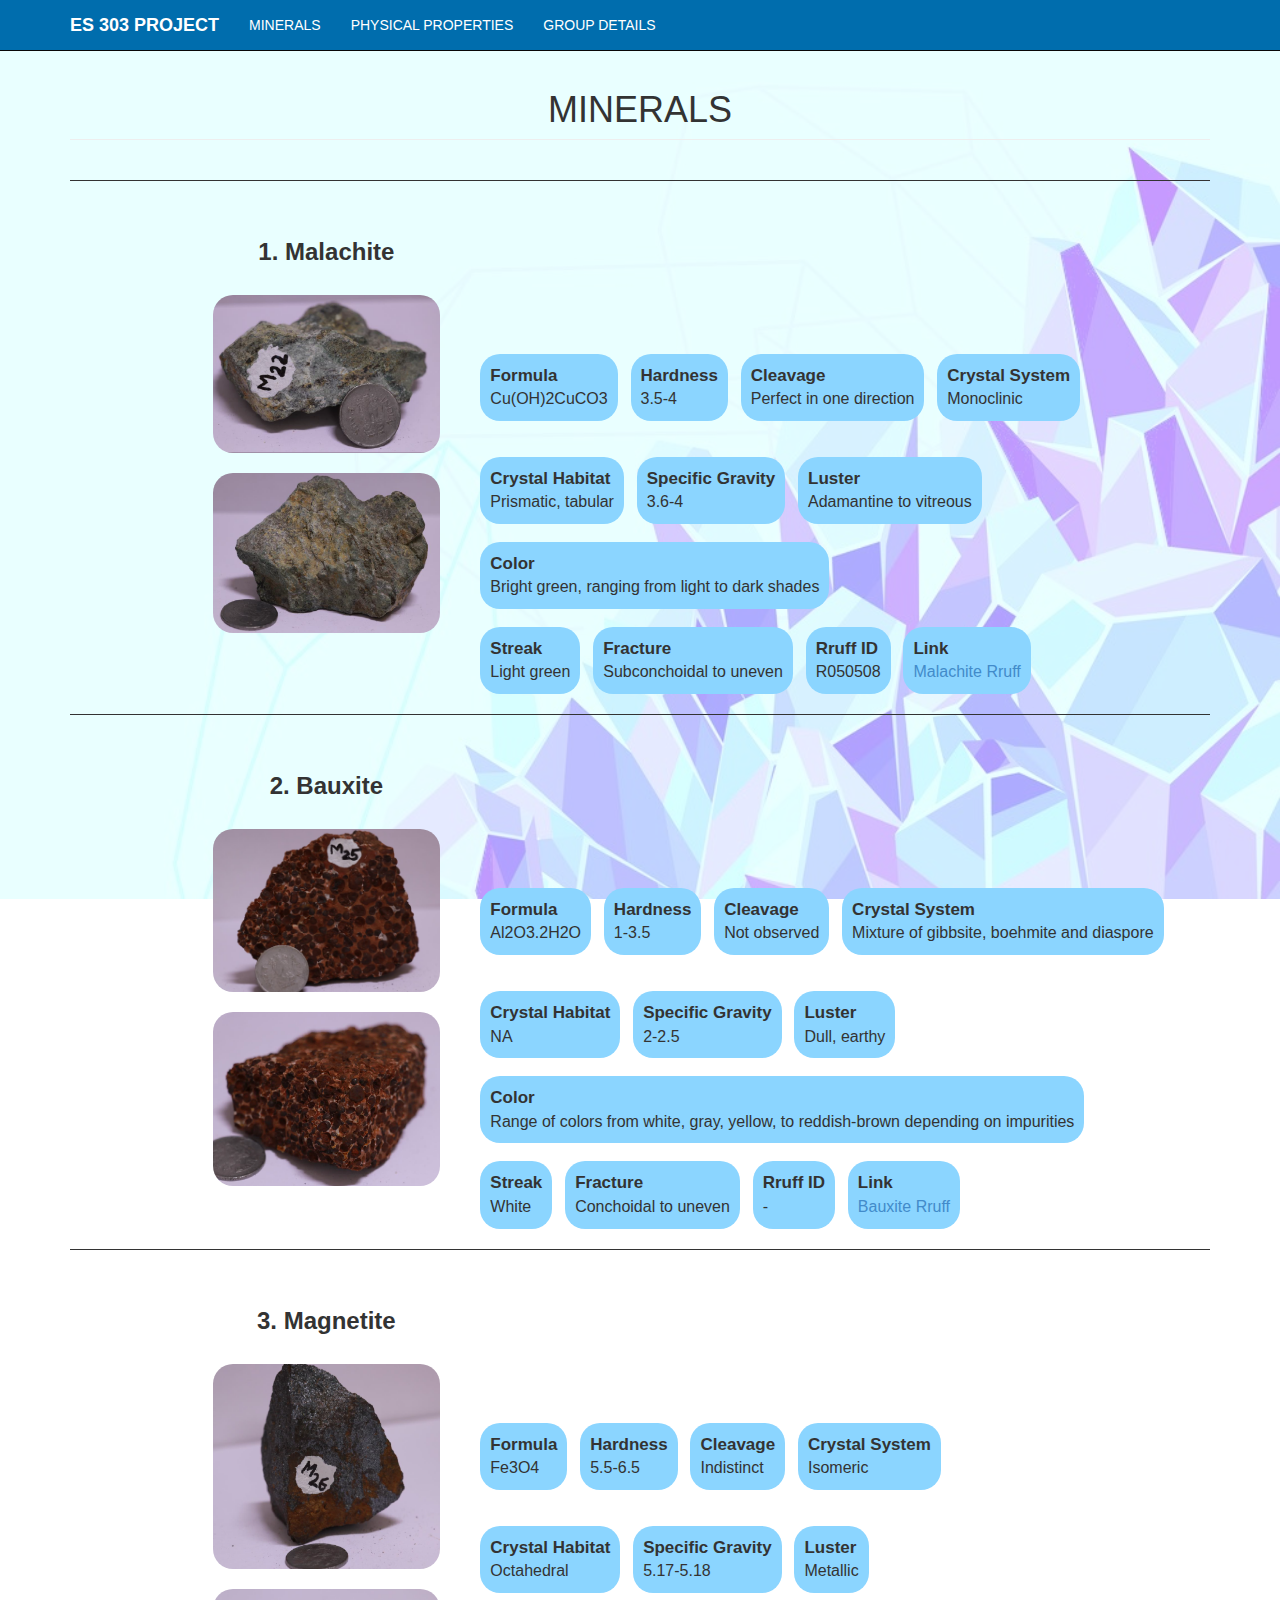
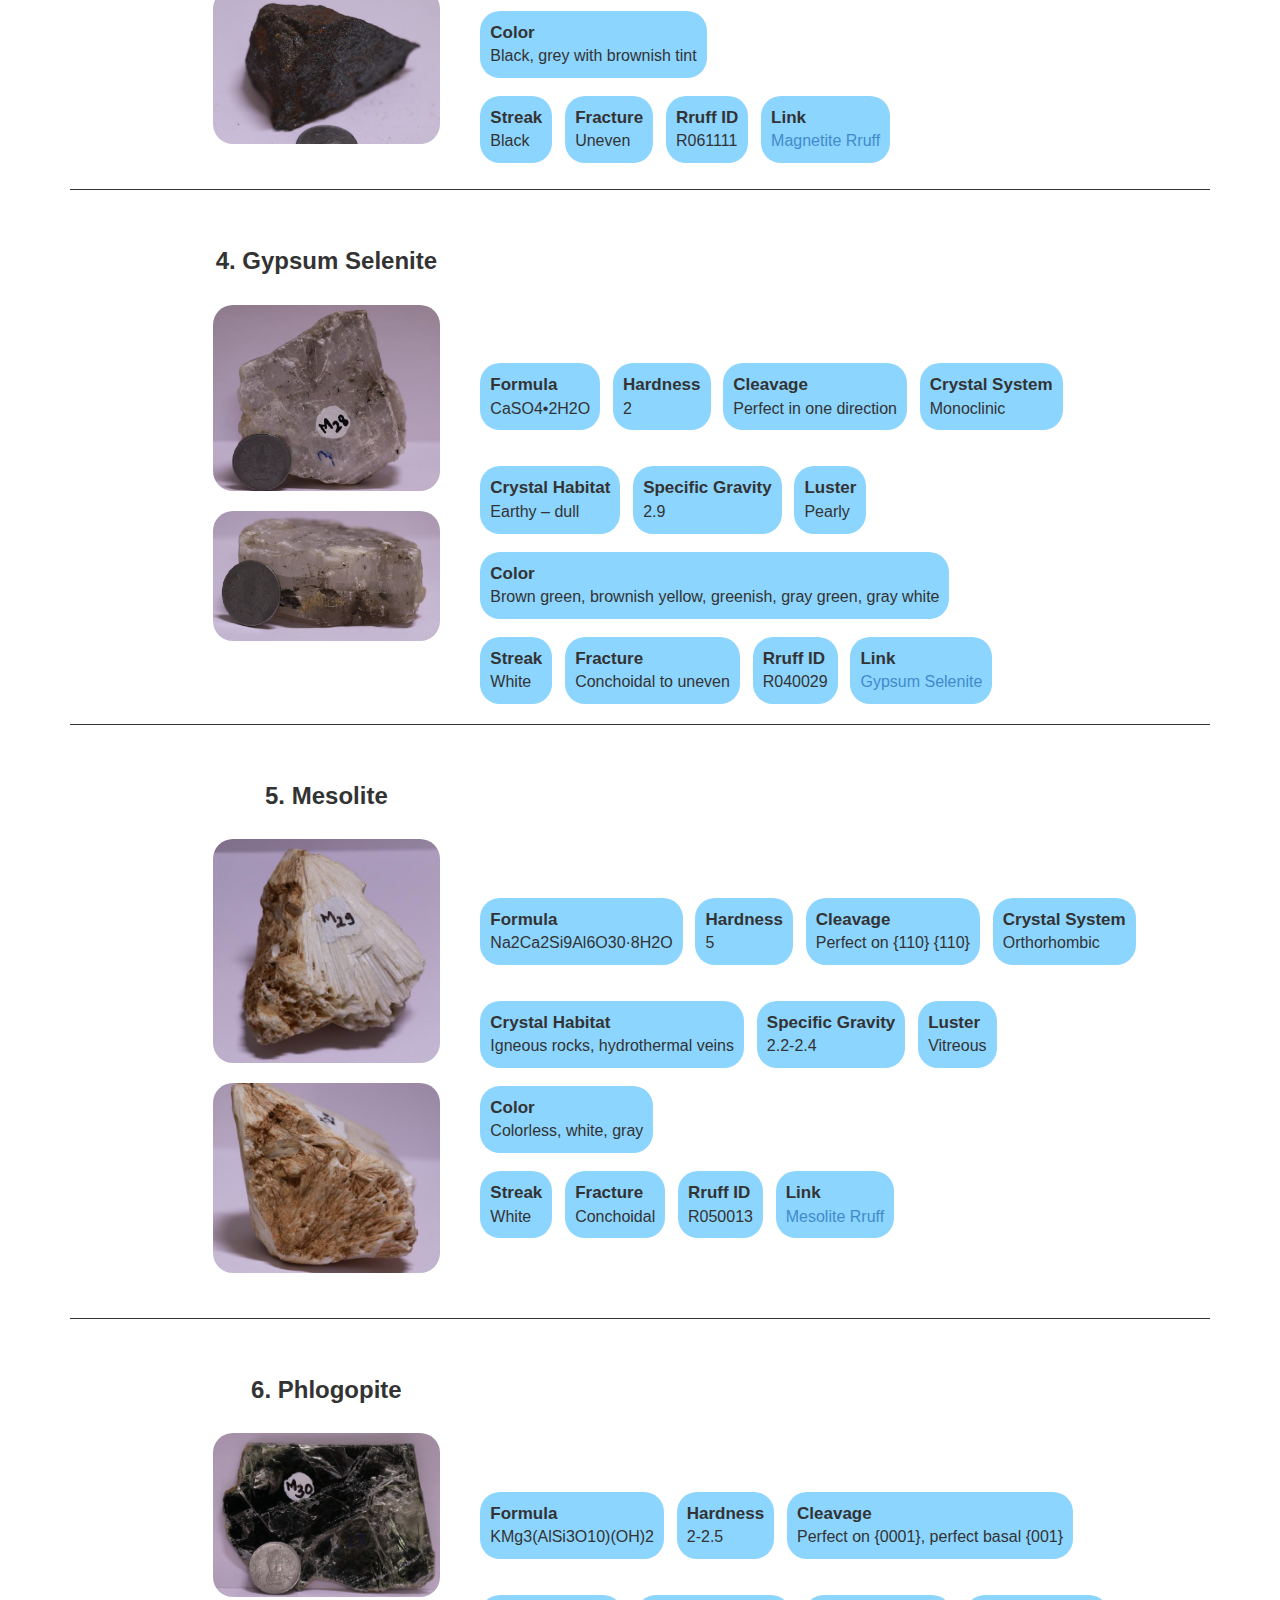
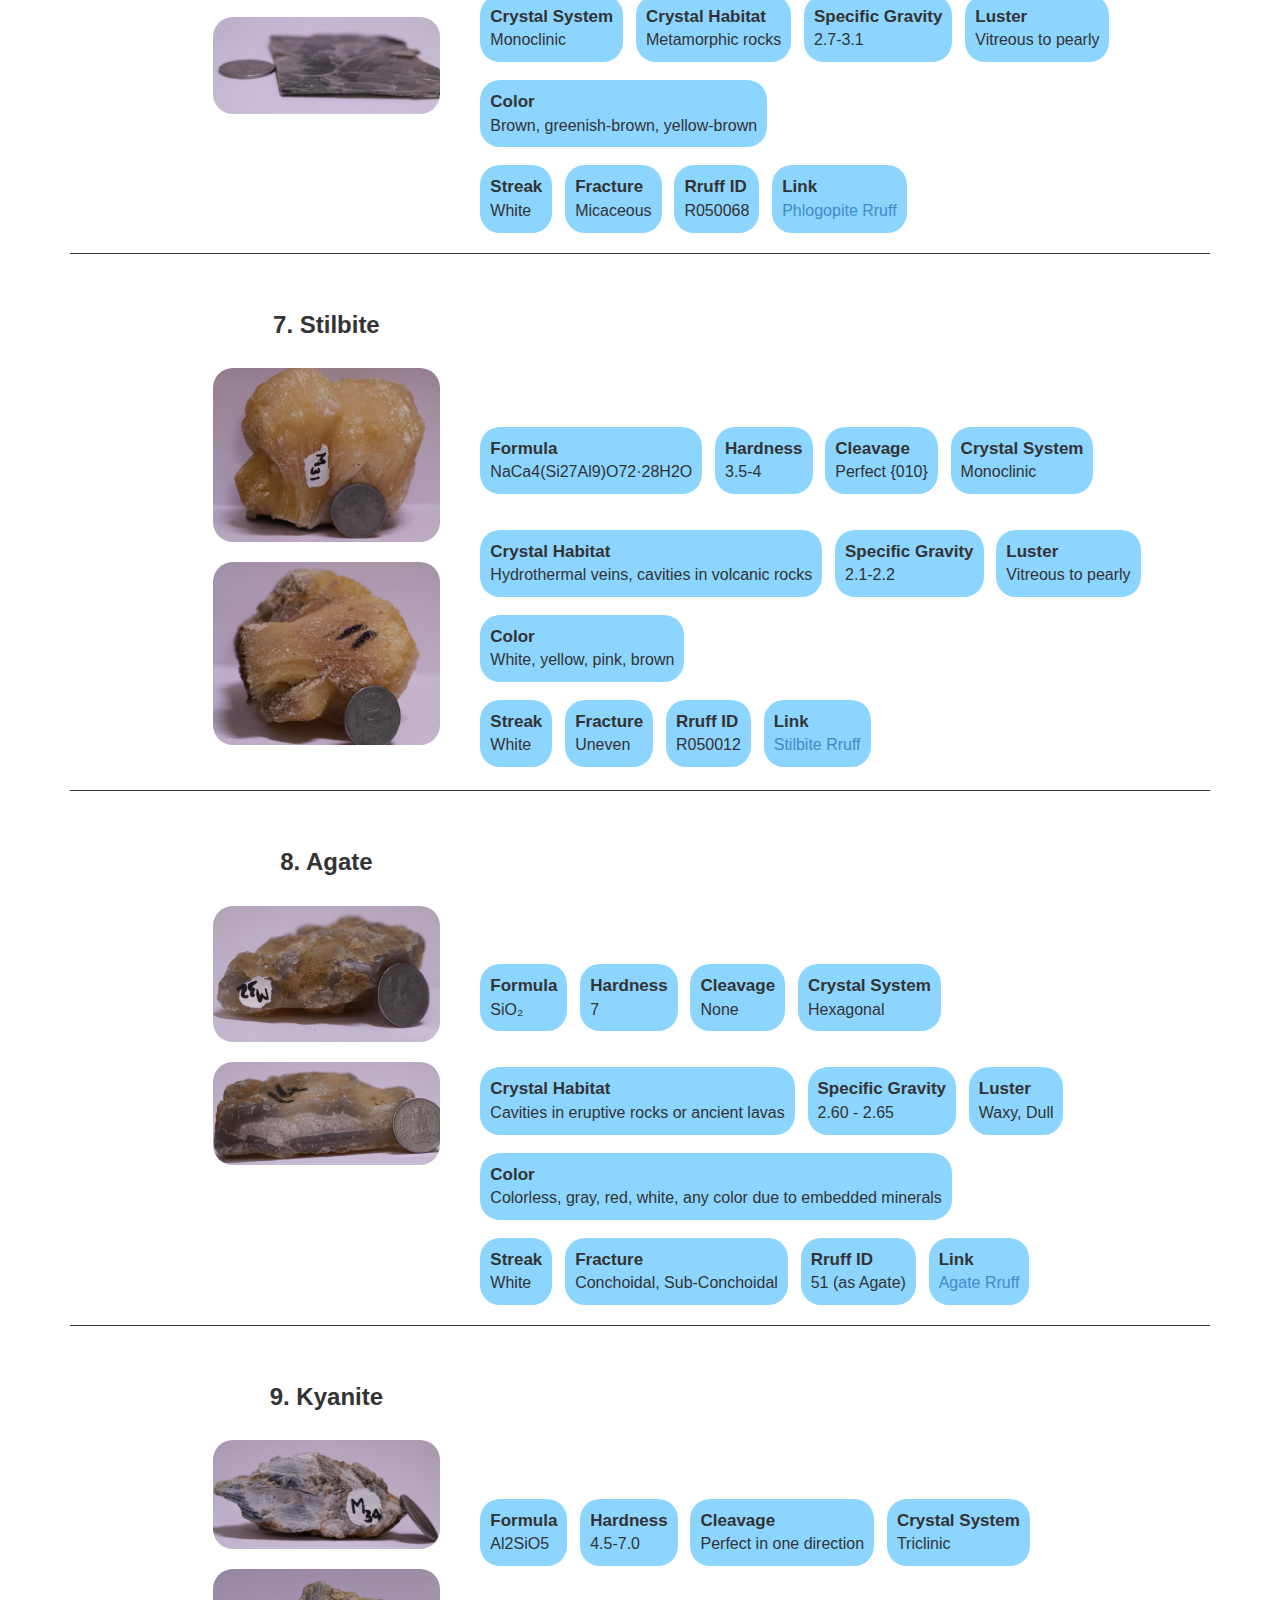
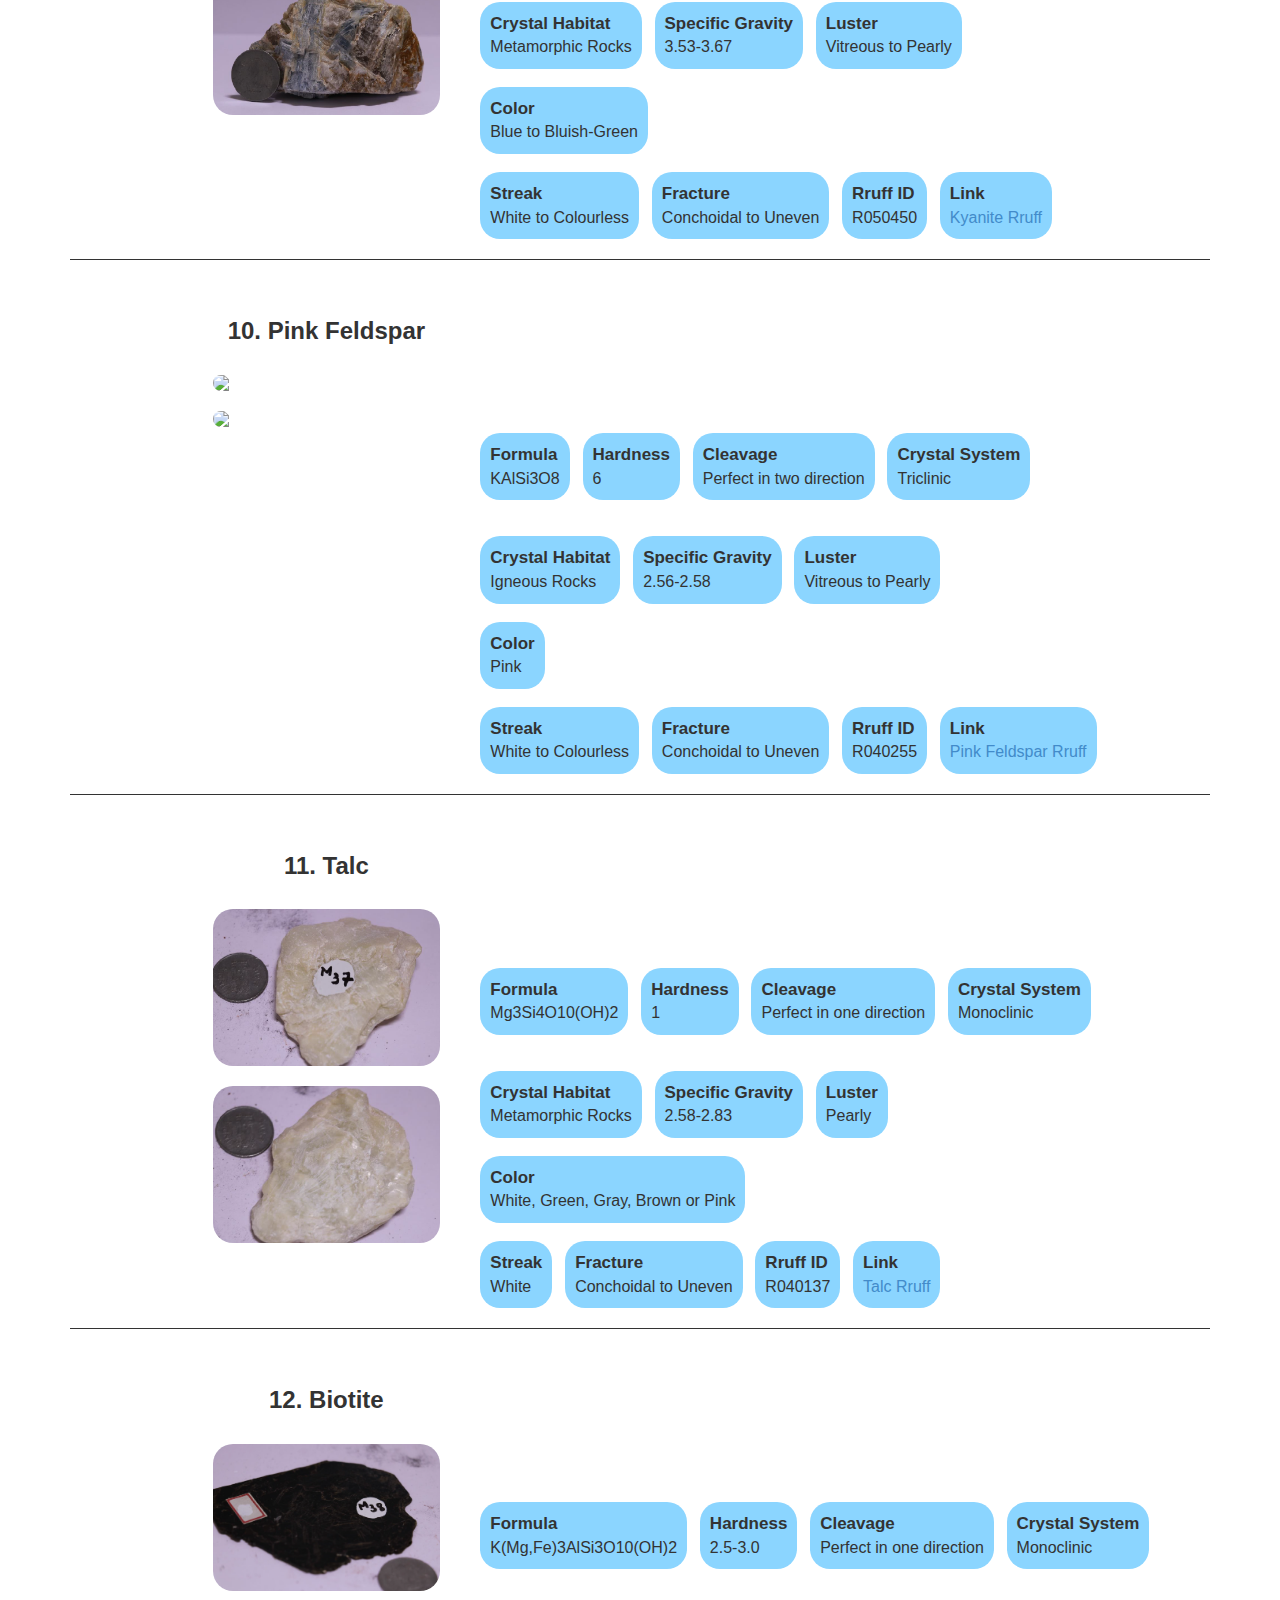
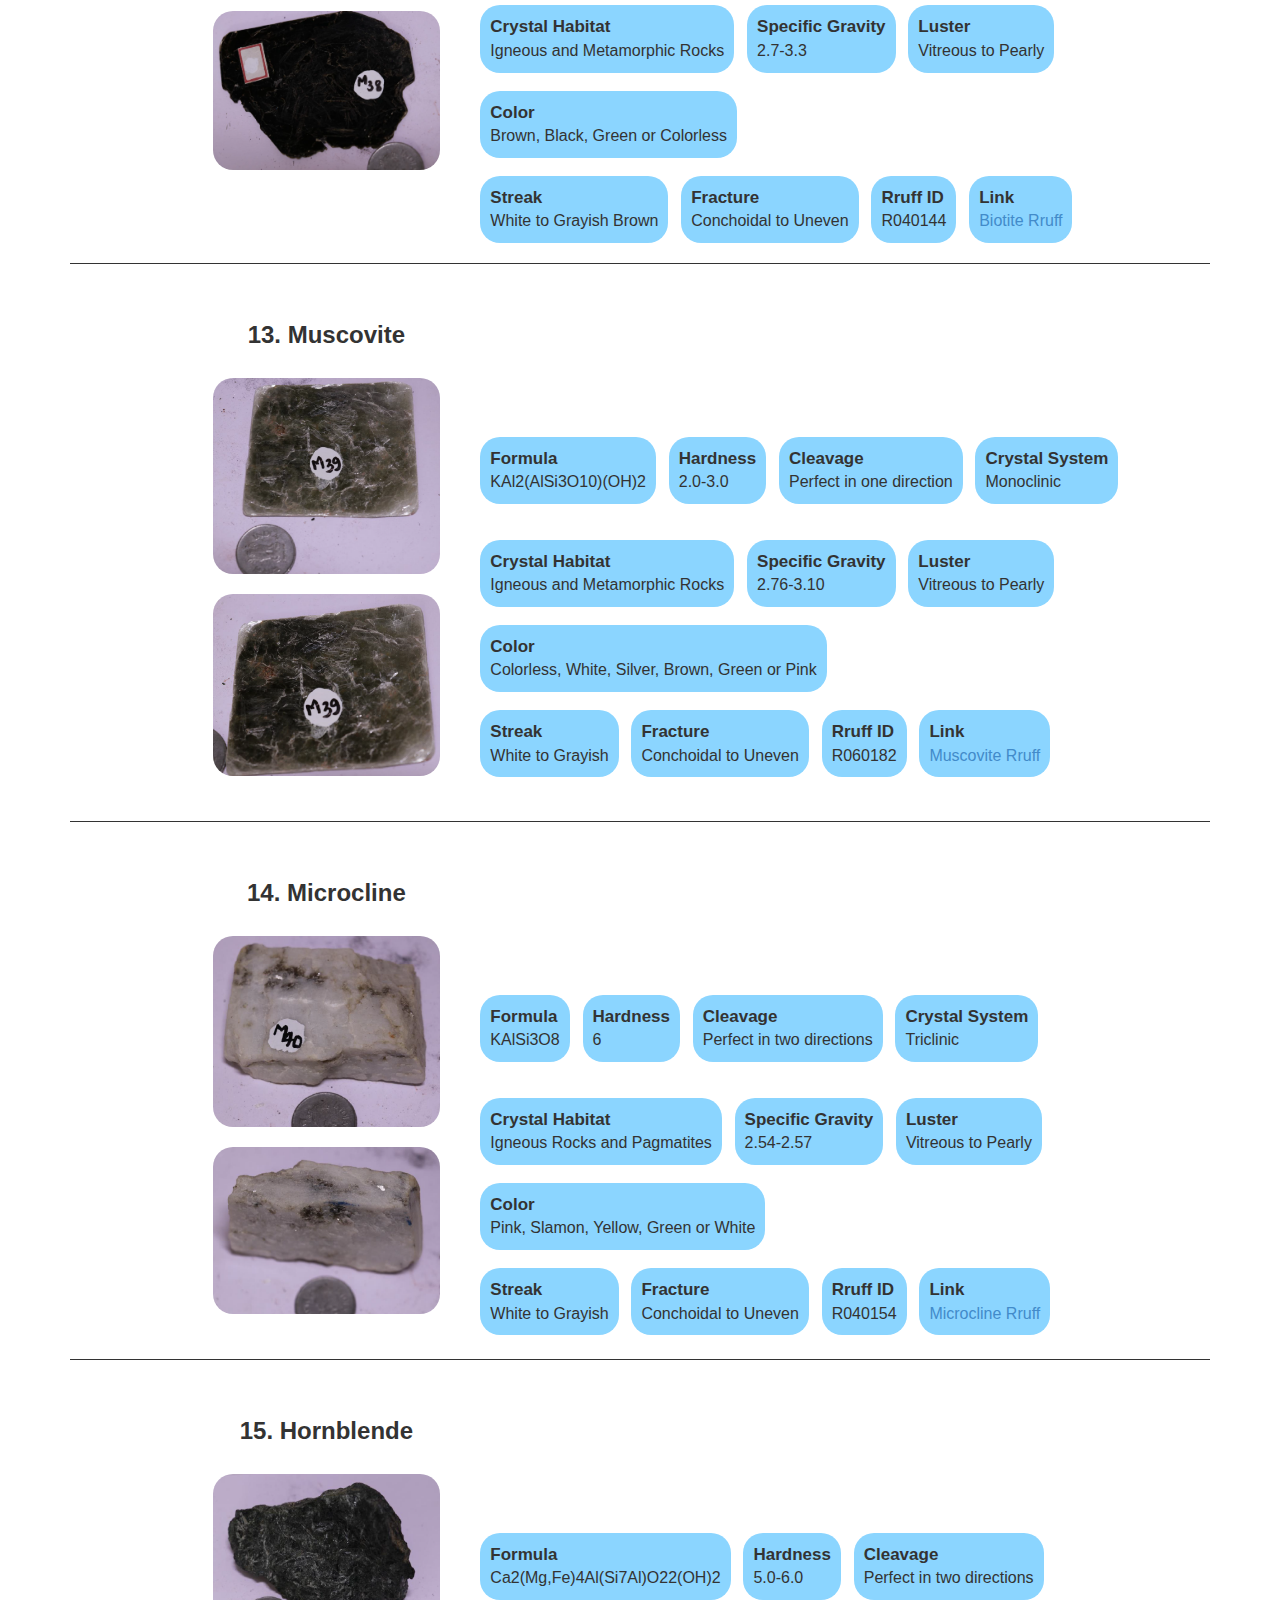
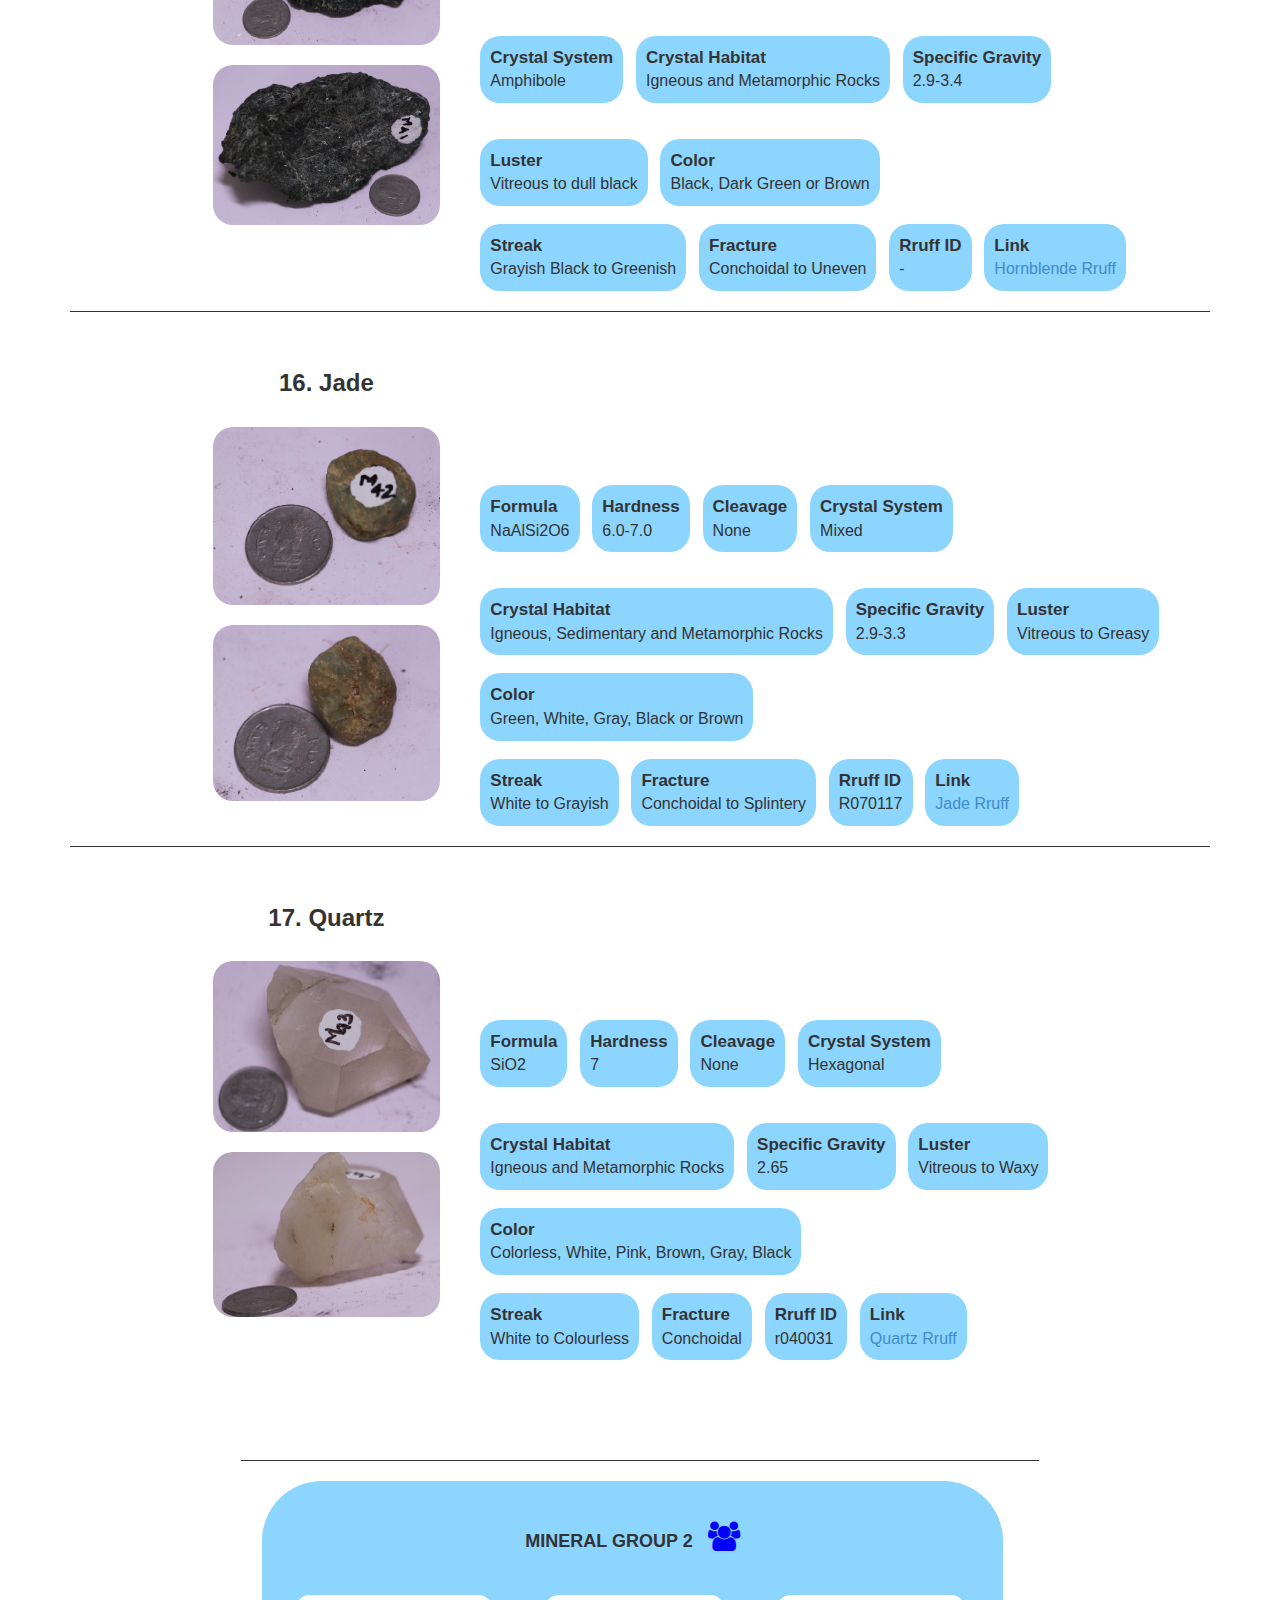
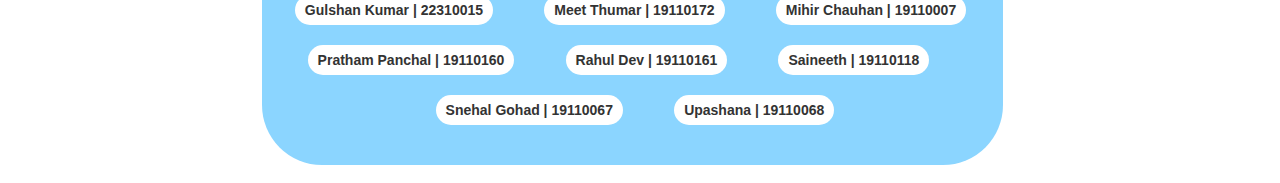
==== commit 1e75ea4f: "Paras" ====
--- a/Html Templet/index.html
+++ b/Html Templet/index.html
@@ -1,35 +1,49 @@
 <!DOCTYPE html>
 <html lang="en">
   <head>
-    <title>Three Column Portfolio Template for Bootstrap 3</title>
+    <title>ES 303 Final Project</title>
 
     <!-- Bootstrap core CSS -->
     <link href="css/bootstrap.css" rel="stylesheet">
 
     <!-- Custom CSS for the '3 Col Portfolio' Template -->
     <link href="css/3-col-portfolio.css" rel="stylesheet">
+    <link rel="stylesheet" href="https://cdnjs.cloudflare.com/ajax/libs/font-awesome/4.7.0/css/font-awesome.min.css">
   </head>
 
-  <body>
-
-    <nav class="navbar navbar-fixed-top navbar-inverse" role="navigation">
+  <style type="text/css">
+
+  a:hover {color: #ff0000; text-decoration: none; }
+
+  a:active {color: #0000ff; text-decoration: underline; }
+
+
+
+  </style>
+
+<!-- images\—Pngtree—creative background with abstract golden_1251873.jpg -->
+<!-- images\mineral-stones-wallpaper-preview.jpg -->
+  <body background="images\es_bg_2.jpg" 
+  style="background-color: white;
+  background-repeat: no-repeat; 
+  background-size: 100%; 
+  background-attachment: fixed;
+  background-color: rgba(255,255,255,0.6);
+  background-blend-mode: lighten;
+  ">
+
+
+    <nav class="navbar navbar-fixed-top navbar-inverse" role="navigation" style="background-color:#006dad;">
       <div class="container">
         <div class="navbar-header">
-          <button type="button" class="navbar-toggle" data-toggle="collapse" data-target=".navbar-ex1-collapse">
-            <span class="sr-only">Toggle navigation</span>
-            <span class="icon-bar"></span>
-            <span class="icon-bar"></span>
-            <span class="icon-bar"></span>
-          </button>
-          <a class="navbar-brand" href="http://startbootstrap.com">Start Bootstrap</a>
-        </div>
-
-        <!-- Collect the nav links, forms, and other content for toggling -->
+          <a class="navbar-brand" style="color: white; font-weight: bold;">ES 303 PROJECT</a>
+        </div>
+
         <div class="collapse navbar-collapse navbar-ex1-collapse">
-          <ul class="nav navbar-nav">
-            <li><a href="#about">About</a></li>
-            <li><a href="#services">Services</a></li>
-            <li><a href="#contact">Contact</a></li>
+          <ul class="nav navbar-nav" >
+            <li><a href="index.html" style="color: white">MINERALS</a></li>
+            <li><a href="properties.html" style="color: white">PHYSICAL PROPERTIES</a></li>
+            <li><a href="#group-details" style="color: white">GROUP DETAILS</a></li>
           </ul>
         </div><!-- /.navbar-collapse -->
       </div><!-- /.container -->
@@ -40,407 +54,1404 @@
       <div class="row text-center">
 
         <div class="col-lg-12">
-          <h1 class="page-header">ES 303 Project <small></small></h1>
-        </div>
-
-      </div>
-
-      <div class="row ">
-
-        <div class="col-md-4 portfolio-item" >
-          <a href="#project-link"><img class="img-responsive" src="http://placehold.it/700x400"></a>
+          <h1 class="page-header" style="font-weight: 500;">MINERALS</h1>
+        </div>
+
+      </div>
+
+      <hr style="width:100%;height:1px;border:none;color:#333;background-color:#333;">
+
+      <div class="row" style="margin-left: 10vw;">
+
+        <div class="col-md-3 portfolio-item" style="margin-top: 2vh ;">
+          
           <h3>1. Malachite</h3>
-          
-          <ul>
-            <li><strong>Formula:</strong> Cu(OH)2CuCO3</li>
-            <li><strong>Hardness:</strong> 3.5-4</li>
-            <li><strong>Cleavage:</strong> perfect in one direction</li>
-            <li><strong>Crystal System:</strong> Monoclinic</li>
-            <li><strong>Crystal Habitat:</strong> Prismatic, tabular</li>
-            <li><strong>Specific Gravity:</strong> 3.6-4</li>
-            <li><strong>Luster:</strong> Adamantine to vitreous</li>
-            <li><strong>Color:</strong> bright green, ranging from light to dark shades</li>
-            <li><strong>Streak:</strong> Light green</li>
-            <li><strong>Fracture:</strong> Subconchoidal to uneven</li>
-            <li><strong>Rruff ID:</strong> R050508</li>
-            <li><strong>Link:</strong><a href="https://rruff.info/malachite/display=default/R050508">https://rruff.info/malachite/display=default/R050508</a></li>
-        </ul>
-        </div>
-
-      </div>
-      <div class="row">
-        <div class="col-md-4 portfolio-item">
-          <a href="#project-link"><img class="img-responsive" src="http://placehold.it/700x400"></a>
+          <br>
+          <a href="#project-link"><img style="border-radius: 20px;" class="img-responsive" src="images\M22_Malachite\1.png"></a>
+          <br>
+          <a href="#project-link"><img style="border-radius: 20px;" class="img-responsive" src="images\M22_Malachite\2.png"></a>
+        </div>
+
+        <div class="col-md-8" style="margin-top: 17vh; margin-left: 2vw; font-size:medium;">
+
+          <div class="row">
+            <div class="col-md-4" style="border-radius: 20px;border-radius: 20px;background-color:#8bd5ff; padding: 10px; width: fit-content;"> 
+              <div style="font-weight: 600; font-size: 17px;">Formula</div>
+              Cu(OH)2CuCO3
+            </div>
+            <div class="col-md-4" style="border-radius: 20px;margin-left: 1vw;background-color:#8bd5ff; padding: 10px; width: fit-content;"> 
+              <div style="font-weight: 600; font-size: 17px;">Hardness</div>
+              3.5-4
+            </div>
+            <div class="col-md-4" style="border-radius: 20px;margin-left: 1vw;background-color:#8bd5ff; padding: 10px; width: fit-content;"> 
+              <div style="font-weight: 600; font-size: 17px;">Cleavage</div>
+              Perfect in one direction
+            </div>
+            <div class="col-md-4" style="border-radius: 20px;margin-left: 1vw;background-color:#8bd5ff; padding: 10px; width: fit-content;"> 
+              <div style="font-weight: 600; font-size: 17px;">Crystal System</div>
+              Monoclinic
+            </div>
+          </div>
+
+          <div class="row" style="margin-top: 2vh;">
+            <div class="col-md-4" style="border-radius: 20px;margin-top: 2vh;background-color:#8bd5ff; padding: 10px; width: fit-content;"> 
+              <div style="font-weight: 600; font-size: 17px;">Crystal Habitat</div>
+              Prismatic, tabular
+            </div>
+            <div class="col-md-4" style="border-radius: 20px;margin-top: 2vh;margin-left: 1vw;background-color:#8bd5ff; padding: 10px; width: fit-content;"> 
+              <div style="font-weight: 600; font-size: 17px;">Specific Gravity</div>
+              3.6-4
+            </div>
+            <div class="col-md-4" style="border-radius: 20px;margin-top: 2vh;margin-left: 1vw;background-color:#8bd5ff; padding: 10px; width: fit-content;"> 
+              <div style="font-weight: 600; font-size: 17px;">Luster</div>
+              Adamantine to vitreous
+            </div>
+            
+          </div>
+
+          <div class="row" style="margin-top: 2vh;">
+            <div class="col-md-4" style="border-radius: 20px;background-color:#8bd5ff; padding: 10px; width: fit-content;"> 
+              <div style="font-weight: 600; font-size: 17px;">Color</div>
+              Bright green, ranging from light to dark shades
+            </div>
+          </div>
+
+          <div class="row" style="margin-top: 2vh;">
+            <div class="col-md-4" style="border-radius: 20px;background-color:#8bd5ff; padding: 10px; width: fit-content;"> 
+              <div style="font-weight: 600; font-size: 17px;">Streak</div>
+              Light green
+            </div>
+            <div class="col-md-4" style="border-radius: 20px;margin-left: 1vw;background-color:#8bd5ff; padding: 10px; width: fit-content;"> 
+              <div style="font-weight: 600; font-size: 17px;">Fracture</div>
+              Subconchoidal to uneven
+            </div>
+            <div class="col-md-4" style="border-radius: 20px;margin-left: 1vw;background-color:#8bd5ff; padding: 10px; width: fit-content;"> 
+              <div style="font-weight: 600; font-size: 17px;">Rruff ID</div>
+              R050508
+            </div>
+            <div class="col-md-4" style="border-radius: 20px;margin-left: 1vw;background-color:#8bd5ff; padding: 10px; width: fit-content;"> 
+              <div style="font-weight: 600; font-size: 17px;">Link</div>
+              <a href="https://rruff.info/malachite/display=default/R050508">Malachite Rruff</a>
+            </div>
+          </div>
+
+        </div>
+      </div>
+
+      <hr style="width:100%;height:1px;border:none;color:#333;background-color:#333;">
+
+
+      <div class="row" style="margin-left: 10vw;">
+
+        <div class="col-md-3 portfolio-item" style="margin-top: 2vh ;">
+          
           <h3>2. Bauxite</h3>
-          
-          <ul>
-            <li><strong>Formula:</strong> Al2O3.2H2O</li>
-            <li><strong>Hardness:</strong> 1.3-5</li>
-            <li><strong>Cleavage:</strong> Not observed</li>
-            <li><strong>Crystal System:</strong> mixture of gibbsite, boehmite and diaspore</li>
-            <li><strong>Crystal Habitat:</strong> NA</li>
-            <li><strong>Specific Gravity:</strong> 2-2.5</li>
-            <li><strong>Luster:</strong> Dull, earthy</li>
-            <li><strong>Color:</strong> range of colors from white, gray, yellow, to reddish-brown depending on impurities</li>
-            <li><strong>Streak:</strong> White</li>
-            <li><strong>Fracture:</strong> conchoidal to uneven</li>
-            <li><strong>Rruff ID:</strong> - </li>
-            <li><strong>Link:</strong><a href="https://www.mindat.org/min-575.html">https://www.mindat.org/min-575.html</a></li>
-        </ul>
-        </div>
-      </div>
-      <div class="row">
-        <div class="col-md-4 portfolio-item">
-          <a href="#project-link"><img class="img-responsive" src="http://placehold.it/700x400"></a>
+          <br>
+          <a href="#project-link"><img style="border-radius: 20px;" class="img-responsive" src="images\M25_Bauxite\1.png"></a>
+          <br>
+          <a href="#project-link"><img style="border-radius: 20px;" class="img-responsive" src="images\M25_Bauxite\2.png"></a>
+        </div>
+
+        <div class="col-md-8" style="margin-top: 17vh; margin-left: 2vw; font-size:medium;">
+
+          <div class="row">
+            <div class="col-md-4" style="border-radius: 20px;border-radius: 20px;background-color:#8bd5ff; padding: 10px; width: fit-content;"> 
+              <div style="font-weight: 600; font-size: 17px;">Formula</div>
+              Al2O3.2H2O
+            </div>
+            <div class="col-md-4" style="border-radius: 20px;margin-left: 1vw;background-color:#8bd5ff; padding: 10px; width: fit-content;"> 
+              <div style="font-weight: 600; font-size: 17px;">Hardness</div>
+              1-3.5
+            </div>
+            <div class="col-md-4" style="border-radius: 20px;margin-left: 1vw;background-color:#8bd5ff; padding: 10px; width: fit-content;"> 
+              <div style="font-weight: 600; font-size: 17px;">Cleavage</div>
+              Not observed
+            </div>
+            <div class="col-md-4" style="border-radius: 20px;margin-left: 1vw;background-color:#8bd5ff; padding: 10px; width: fit-content;"> 
+              <div style="font-weight: 600; font-size: 17px;">Crystal System</div>
+              Mixture of gibbsite, boehmite and diaspore
+            </div>
+          </div>
+
+          <div class="row" style="margin-top: 2vh;">
+            <div class="col-md-4" style="border-radius: 20px;margin-top: 2vh;background-color:#8bd5ff; padding: 10px; width: fit-content;"> 
+              <div style="font-weight: 600; font-size: 17px;">Crystal Habitat</div>
+              NA
+            </div>
+            <div class="col-md-4" style="border-radius: 20px;margin-top: 2vh;margin-left: 1vw;background-color:#8bd5ff; padding: 10px; width: fit-content;"> 
+              <div style="font-weight: 600; font-size: 17px;">Specific Gravity</div>
+              2-2.5
+            </div>
+            <div class="col-md-4" style="border-radius: 20px;margin-top: 2vh;margin-left: 1vw;background-color:#8bd5ff; padding: 10px; width: fit-content;"> 
+              <div style="font-weight: 600; font-size: 17px;">Luster</div>
+              Dull, earthy
+            </div>
+            
+          </div>
+
+          <div class="row" style="margin-top: 2vh;">
+            <div class="col-md-4" style="border-radius: 20px;background-color:#8bd5ff; padding: 10px; width: fit-content;"> 
+              <div style="font-weight: 600; font-size: 17px;">Color</div>
+              Range of colors from white, gray, yellow, to reddish-brown depending on impurities
+            </div>
+          </div>
+
+          <div class="row" style="margin-top: 2vh;">
+            <div class="col-md-4" style="border-radius: 20px;background-color:#8bd5ff; padding: 10px; width: fit-content;"> 
+              <div style="font-weight: 600; font-size: 17px;">Streak</div>
+              White
+            </div>
+            <div class="col-md-4" style="border-radius: 20px;margin-left: 1vw;background-color:#8bd5ff; padding: 10px; width: fit-content;"> 
+              <div style="font-weight: 600; font-size: 17px;">Fracture</div>
+              Conchoidal to uneven
+            </div>
+            <div class="col-md-4" style="border-radius: 20px;margin-left: 1vw;background-color:#8bd5ff; padding: 10px; width: fit-content;"> 
+              <div style="font-weight: 600; font-size: 17px;">Rruff ID</div>
+              - 
+            </div>
+            <div class="col-md-4" style="border-radius: 20px;margin-left: 1vw;background-color:#8bd5ff; padding: 10px; width: fit-content;"> 
+              <div style="font-weight: 600; font-size: 17px;">Link</div>
+              <a href="https://www.mindat.org/min-575.html">Bauxite Rruff</a>
+            </div>
+          </div>
+
+        </div>
+      </div>
+
+      <hr style="width:100%;height:1px;border:none;color:#333;background-color:#333;">
+
+      <div class="row" style="margin-left: 10vw;">
+
+        <div class="col-md-3 portfolio-item" style="margin-top: 2vh ;">
+          
           <h3>3. Magnetite</h3>
-          
-          <ul>
-            <li><strong>Formula:</strong> Fe3O4</li>
-            <li><strong>Hardness:</strong> 5.5-6.5</li>
-            <li><strong>Cleavage:</strong> Indistinct</li>
-            <li><strong>Crystal System:</strong> Isomeric</li>
-            <li><strong>Crystal Habitat:</strong> Octahedral</li>
-            <li><strong>Specific Gravity:</strong> 5.17-5.18</li>
-            <li><strong>Luster:</strong> Metallic</li>
-            <li><strong>Color:</strong> Black, grey with brownish tint</li>
-            <li><strong>Streak:</strong> Black </li>
-            <li><strong>Fracture:</strong> Uneven</li>
-            <li><strong>Rruff ID:</strong> R061111</li>
-            <li><strong>Link:</strong><a href="https://rruff.info/magnetite/display=default/R061111">https://rruff.info/magnetite/display=default/R061111</a></li>
-        </ul>
-        </div>
-      </div>
-      <div class="row">
-
-        <div class="col-md-4 portfolio-item">
-          <a href="#project-link"><img class="img-responsive" src="http://placehold.it/700x400"></a>
+          <br>
+          <a href="#project-link"><img style="border-radius: 20px;" class="img-responsive" src="images\M26_Magnetite\1.png"></a>
+          <br>
+          <a href="#project-link"><img style="border-radius: 20px;" class="img-responsive" src="images\M26_Magnetite\2.png"></a>
+        </div>
+
+        <div class="col-md-8" style="margin-top: 17vh; margin-left: 2vw; font-size:medium;">
+
+          <div class="row">
+            <div class="col-md-4" style="border-radius: 20px;border-radius: 20px;background-color:#8bd5ff; padding: 10px; width: fit-content;"> 
+              <div style="font-weight: 600; font-size: 17px;">Formula</div>
+              Fe3O4
+            </div>
+            <div class="col-md-4" style="border-radius: 20px;margin-left: 1vw;background-color:#8bd5ff; padding: 10px; width: fit-content;"> 
+              <div style="font-weight: 600; font-size: 17px;">Hardness</div>
+              5.5-6.5
+            </div>
+            <div class="col-md-4" style="border-radius: 20px;margin-left: 1vw;background-color:#8bd5ff; padding: 10px; width: fit-content;"> 
+              <div style="font-weight: 600; font-size: 17px;">Cleavage</div>
+              Indistinct
+            </div>
+            <div class="col-md-4" style="border-radius: 20px;margin-left: 1vw;background-color:#8bd5ff; padding: 10px; width: fit-content;"> 
+              <div style="font-weight: 600; font-size: 17px;">Crystal System</div>
+              Isomeric
+            </div>
+          </div>
+
+          <div class="row" style="margin-top: 2vh;">
+            <div class="col-md-4" style="border-radius: 20px;margin-top: 2vh;background-color:#8bd5ff; padding: 10px; width: fit-content;"> 
+              <div style="font-weight: 600; font-size: 17px;">Crystal Habitat</div>
+              Octahedral
+            </div>
+            <div class="col-md-4" style="border-radius: 20px;margin-top: 2vh;margin-left: 1vw;background-color:#8bd5ff; padding: 10px; width: fit-content;"> 
+              <div style="font-weight: 600; font-size: 17px;">Specific Gravity</div>
+              5.17-5.18
+            </div>
+            <div class="col-md-4" style="border-radius: 20px;margin-top: 2vh;margin-left: 1vw;background-color:#8bd5ff; padding: 10px; width: fit-content;"> 
+              <div style="font-weight: 600; font-size: 17px;">Luster</div>
+              Metallic
+            </div>
+            
+          </div>
+
+          <div class="row" style="margin-top: 2vh;">
+            <div class="col-md-4" style="border-radius: 20px;background-color:#8bd5ff; padding: 10px; width: fit-content;"> 
+              <div style="font-weight: 600; font-size: 17px;">Color</div>
+              Black, grey with brownish tint
+            </div>
+          </div>
+
+          <div class="row" style="margin-top: 2vh;">
+            <div class="col-md-4" style="border-radius: 20px;background-color:#8bd5ff; padding: 10px; width: fit-content;"> 
+              <div style="font-weight: 600; font-size: 17px;">Streak</div>
+              Black
+            </div>
+            <div class="col-md-4" style="border-radius: 20px;margin-left: 1vw;background-color:#8bd5ff; padding: 10px; width: fit-content;"> 
+              <div style="font-weight: 600; font-size: 17px;">Fracture</div>
+              Uneven
+            </div>
+            <div class="col-md-4" style="border-radius: 20px;margin-left: 1vw;background-color:#8bd5ff; padding: 10px; width: fit-content;"> 
+              <div style="font-weight: 600; font-size: 17px;">Rruff ID</div>
+              R061111
+            </div>
+            <div class="col-md-4" style="border-radius: 20px;margin-left: 1vw;background-color:#8bd5ff; padding: 10px; width: fit-content;"> 
+              <div style="font-weight: 600; font-size: 17px;">Link</div>
+              <a href="https://rruff.info/magnetite/display=default/R061111">Magnetite Rruff</a>
+            </div>
+          </div>
+
+        </div>
+      </div>
+
+      <hr style="width:100%;height:1px;border:none;color:#333;background-color:#333;">
+
+      <div class="row" style="margin-left: 10vw;">
+
+        <div class="col-md-3 portfolio-item" style="margin-top: 2vh ;">
+          
           <h3>4. Gypsum Selenite</h3>
-          
-          <ul>
-            <li><strong>Formula:</strong> CaSO4•2H2O</li>
-            <li><strong>Hardness:</strong> 2</li>
-            <li><strong>Cleavage:</strong> perfect in one direction</li>
-            <li><strong>Crystal System:</strong> Monoclinic</li>
-            <li><strong>Crystal Habitat:</strong> Earthy – dull</li>
-            <li><strong>Specific Gravity:</strong> 2.9</li>
-            <li><strong>Luster:</strong> Pearly</li>
-            <li><strong>Color:</strong> Brown green, brownish yellow, greenish, gray green, gray white</li>
-            <li><strong>Streak:</strong> White</li>
-            <li><strong>Fracture:</strong> conchoidal to uneven</li>
-            <li><strong>Rruff ID:</strong> R040029</li>
-            <li><strong>Link:</strong><a href="https://rruff.info/gypsum/display=default/R040029">https://rruff.info/gypsum/display=default/R040029</a></li>
-        </ul>
-        </div>
-      </div>
-      <div class="row">
-        <div class="col-md-4 portfolio-item">
-          <a href="#project-link"><img class="img-responsive" src="http://placehold.it/700x400"></a>
+          <br>
+          <a href="#project-link"><img style="border-radius: 20px;" class="img-responsive" src="images\M28_Gypsum_Selenite\1.png"></a>
+          <br>
+          <a href="#project-link"><img style="border-radius: 20px;" class="img-responsive" src="images\M28_Gypsum_Selenite\2.png"></a>
+        </div>
+
+        <div class="col-md-8" style="margin-top: 17vh; margin-left: 2vw; font-size:medium;">
+
+          <div class="row">
+            <div class="col-md-4" style="border-radius: 20px;border-radius: 20px;background-color:#8bd5ff; padding: 10px; width: fit-content;"> 
+              <div style="font-weight: 600; font-size: 17px;">Formula</div>
+              CaSO4•2H2O
+            </div>
+            <div class="col-md-4" style="border-radius: 20px;margin-left: 1vw;background-color:#8bd5ff; padding: 10px; width: fit-content;"> 
+              <div style="font-weight: 600; font-size: 17px;">Hardness</div>
+              2
+            </div>
+            <div class="col-md-4" style="border-radius: 20px;margin-left: 1vw;background-color:#8bd5ff; padding: 10px; width: fit-content;"> 
+              <div style="font-weight: 600; font-size: 17px;">Cleavage</div>
+              Perfect in one direction
+            </div>
+            <div class="col-md-4" style="border-radius: 20px;margin-left: 1vw;background-color:#8bd5ff; padding: 10px; width: fit-content;"> 
+              <div style="font-weight: 600; font-size: 17px;">Crystal System</div>
+              Monoclinic
+            </div>
+          </div>
+
+          <div class="row" style="margin-top: 2vh;">
+            <div class="col-md-4" style="border-radius: 20px;margin-top: 2vh;background-color:#8bd5ff; padding: 10px; width: fit-content;"> 
+              <div style="font-weight: 600; font-size: 17px;">Crystal Habitat</div>
+              Earthy – dull
+            </div>
+            <div class="col-md-4" style="border-radius: 20px;margin-top: 2vh;margin-left: 1vw;background-color:#8bd5ff; padding: 10px; width: fit-content;"> 
+              <div style="font-weight: 600; font-size: 17px;">Specific Gravity</div>
+              2.9
+            </div>
+            <div class="col-md-4" style="border-radius: 20px;margin-top: 2vh;margin-left: 1vw;background-color:#8bd5ff; padding: 10px; width: fit-content;"> 
+              <div style="font-weight: 600; font-size: 17px;">Luster</div>
+              Pearly
+            </div>
+            
+          </div>
+
+          <div class="row" style="margin-top: 2vh;">
+            <div class="col-md-4" style="border-radius: 20px;background-color:#8bd5ff; padding: 10px; width: fit-content;"> 
+              <div style="font-weight: 600; font-size: 17px;">Color</div>
+              Brown green, brownish yellow, greenish, gray green, gray white
+            </div>
+          </div>
+
+          <div class="row" style="margin-top: 2vh;">
+            <div class="col-md-4" style="border-radius: 20px;background-color:#8bd5ff; padding: 10px; width: fit-content;"> 
+              <div style="font-weight: 600; font-size: 17px;">Streak</div>
+              White
+            </div>
+            <div class="col-md-4" style="border-radius: 20px;margin-left: 1vw;background-color:#8bd5ff; padding: 10px; width: fit-content;"> 
+              <div style="font-weight: 600; font-size: 17px;">Fracture</div>
+              Conchoidal to uneven
+            </div>
+            <div class="col-md-4" style="border-radius: 20px;margin-left: 1vw;background-color:#8bd5ff; padding: 10px; width: fit-content;"> 
+              <div style="font-weight: 600; font-size: 17px;">Rruff ID</div>
+              R040029
+            </div>
+            <div class="col-md-4" style="border-radius: 20px;margin-left: 1vw;background-color:#8bd5ff; padding: 10px; width: fit-content;"> 
+              <div style="font-weight: 600; font-size: 17px;">Link</div>
+              <a href="https://rruff.info/gypsum/display=default/R040029">Gypsum Selenite</a>
+            </div>
+          </div>
+
+        </div>
+      </div>
+
+      <hr style="width:100%;height:1px;border:none;color:#333;background-color:#333;">
+
+      <div class="row" style="margin-left: 10vw;">
+
+        <div class="col-md-3 portfolio-item" style="margin-top: 2vh ;">
+          
           <h3>5. Mesolite</h3>
-          
-          <ul>
-            <li><strong>Formula:</strong> Na2Ca2Si9Al6O30·8H2O</li>
-            <li><strong>Hardness:</strong> 5</li>
-            <li><strong>Cleavage:</strong> Perfect on {110} {110}</li>
-            <li><strong>Crystal System:</strong> Orthorhombic</li>
-            <li><strong>Crystal Habitat:</strong> Igneous rocks, hydrothermal veins</li>
-            <li><strong>Specific Gravity:</strong> 2.2-2.4</li>
-            <li><strong>Luster:</strong> Vitreous</li>
-            <li><strong>Color:</strong>Colorless, white, gray</li>
-            <li><strong>Streak:</strong> White </li>
-            <li><strong>Fracture:</strong> Conchoidal</li>
-            <li><strong>Rruff ID:</strong> R050013</li>
-            <li><strong>Link:</strong><a href="https://rruff.info/Mesolite/R050013">https://rruff.info/Mesolite/R050013</a></li>
-        </ul>
-        </div>
-      </div>
-      <div class="row">
-        <div class="col-md-4 portfolio-item">
-          <a href="#project-link"><img class="img-responsive" src="http://placehold.it/700x400"></a>
+          <br>
+          <a href="#project-link"><img style="border-radius: 20px;" class="img-responsive" src="images\M29_Mesolite\1.png"></a>
+          <br>
+          <a href="#project-link"><img style="border-radius: 20px;" class="img-responsive" src="images\M29_Mesolite\2.png"></a>
+        </div>
+
+        <div class="col-md-8" style="margin-top: 17vh; margin-left: 2vw; font-size:medium;">
+
+          <div class="row">
+            <div class="col-md-4" style="border-radius: 20px;border-radius: 20px;background-color:#8bd5ff; padding: 10px; width: fit-content;"> 
+              <div style="font-weight: 600; font-size: 17px;">Formula</div>
+              Na2Ca2Si9Al6O30·8H2O
+            </div>
+            <div class="col-md-4" style="border-radius: 20px;margin-left: 1vw;background-color:#8bd5ff; padding: 10px; width: fit-content;"> 
+              <div style="font-weight: 600; font-size: 17px;">Hardness</div>
+              5
+            </div>
+            <div class="col-md-4" style="border-radius: 20px;margin-left: 1vw;background-color:#8bd5ff; padding: 10px; width: fit-content;"> 
+              <div style="font-weight: 600; font-size: 17px;">Cleavage</div>
+              Perfect on {110} {110}
+            </div>
+            <div class="col-md-4" style="border-radius: 20px;margin-left: 1vw;background-color:#8bd5ff; padding: 10px; width: fit-content;"> 
+              <div style="font-weight: 600; font-size: 17px;">Crystal System</div>
+              Orthorhombic
+            </div>
+          </div>
+
+          <div class="row" style="margin-top: 2vh;">
+            <div class="col-md-4" style="border-radius: 20px;margin-top: 2vh;background-color:#8bd5ff; padding: 10px; width: fit-content;"> 
+              <div style="font-weight: 600; font-size: 17px;">Crystal Habitat</div>
+              Igneous rocks, hydrothermal veins
+            </div>
+            <div class="col-md-4" style="border-radius: 20px;margin-top: 2vh;margin-left: 1vw;background-color:#8bd5ff; padding: 10px; width: fit-content;"> 
+              <div style="font-weight: 600; font-size: 17px;">Specific Gravity</div>
+              2.2-2.4
+            </div>
+            <div class="col-md-4" style="border-radius: 20px;margin-top: 2vh;margin-left: 1vw;background-color:#8bd5ff; padding: 10px; width: fit-content;"> 
+              <div style="font-weight: 600; font-size: 17px;">Luster</div>
+              Vitreous
+            </div>
+            
+          </div>
+
+          <div class="row" style="margin-top: 2vh;">
+            <div class="col-md-4" style="border-radius: 20px;background-color:#8bd5ff; padding: 10px; width: fit-content;"> 
+              <div style="font-weight: 600; font-size: 17px;">Color</div>
+              Colorless, white, gray
+            </div>
+          </div>
+
+          <div class="row" style="margin-top: 2vh;">
+            <div class="col-md-4" style="border-radius: 20px;background-color:#8bd5ff; padding: 10px; width: fit-content;"> 
+              <div style="font-weight: 600; font-size: 17px;">Streak</div>
+              White
+            </div>
+            <div class="col-md-4" style="border-radius: 20px;margin-left: 1vw;background-color:#8bd5ff; padding: 10px; width: fit-content;"> 
+              <div style="font-weight: 600; font-size: 17px;">Fracture</div>
+              Conchoidal
+            </div>
+            <div class="col-md-4" style="border-radius: 20px;margin-left: 1vw;background-color:#8bd5ff; padding: 10px; width: fit-content;"> 
+              <div style="font-weight: 600; font-size: 17px;">Rruff ID</div>
+              R050013
+            </div>
+            <div class="col-md-4" style="border-radius: 20px;margin-left: 1vw;background-color:#8bd5ff; padding: 10px; width: fit-content;"> 
+              <div style="font-weight: 600; font-size: 17px;">Link</div>
+              <a href="https://rruff.info/Mesolite/R050013">Mesolite Rruff</a>
+            </div>
+          </div>
+
+        </div>
+      </div>
+
+      <hr style="width:100%;height:1px;border:none;color:#333;background-color:#333;">
+
+      <div class="row" style="margin-left: 10vw;">
+
+        <div class="col-md-3 portfolio-item" style="margin-top: 2vh ;">
+          
           <h3>6. Phlogopite</h3>
-          
-          <ul>
-            <li><strong>Formula:</strong> KMg3(AlSi3O10)(OH)2</li>
-            <li><strong>Hardness:</strong>2-2.5</li>
-            <li><strong>Cleavage:</strong> Perfect on {0001}, perfect basal {001}</li>
-            <li><strong>Crystal System:</strong> Monoclinic</li>
-            <li><strong>Crystal Habitat:</strong> Metamorphic rocks</li>
-            <li><strong>Specific Gravity:</strong> 2.7-3.1  </li>
-            <li><strong>Luster:</strong> Vitreous to pearly</li>
-            <li><strong>Color:</strong> Brown, greenish-brown, yellow-brown</li>
-            <li><strong>Streak:</strong> White </li>
-            <li><strong>Fracture:</strong> Micaceous</li>
-            <li><strong>Rruff ID:</strong> R050068</li>
-            <li><strong>Link:</strong><a href="https://rruff.info/Phlogopite/R050068">https://rruff.info/Phlogopite/R050068</a></li>
-        </ul>
-        </div>
-        </div>  
-        <div class="row">
-        <div class="col-md-4 portfolio-item">
-          <a href="#project-link"><img class="img-responsive" src="http://placehold.it/700x400"></a>
-        <h3>7. Stilbite</h3>
-          
-          <ul>
-            <li><strong>Formula:</strong> NaCa4(Si27Al9)O72·28H2O</li>
-            <li><strong>Hardness:</strong>3.5-4</li>
-            <li><strong>Cleavage:</strong> Perfect {010}</li>
-            <li><strong>Crystal System:</strong> Monoclinic</li>
-            <li><strong>Crystal Habitat:</strong> Hydrothermal veins, cavities in volcanic rocks</li>
-            <li><strong>Specific Gravity:</strong> 2.1-2.2  </li>
-            <li><strong>Luster:</strong> Vitreous to pearly</li>
-            <li><strong>Color:</strong> White, yellow, pink, brown</li>
-            <li><strong>Streak:</strong> White </li>
-            <li><strong>Fracture:</strong> Uneven</li>
-            <li><strong>Rruff ID:</strong> R050012</li>
-            <li><strong>Link:</strong><a href="https://rruff.info/Stilbite-Ca/R050012">https://rruff.info/Stilbite-Ca/R050012</a></li>
-        </ul>
-        </div>
-        </div>
-        <div class="row">
-        <div class="col-md-4 portfolio-item">
-          <a href="#project-link"><img class="img-responsive" src="http://placehold.it/700x400"></a>
-        <h3>8.Agate</h3>
-          
-          <ul>
-            <li><strong>Formula:</strong> SiO2 </li>
-            <li><strong>Hardness:</strong>7</li>
-            <li><strong>Cleavage:</strong> None</li>
-            <li><strong>Crystal System:</strong> Hexagonal  </li>
-            <li><strong>Crystal Habitat:</strong>  cavities in eruptive rocks or ancient lavas</li>
-            <li><strong>Specific Gravity:</strong> 2.60 - 2.65
-            </li>
-            <li><strong>Luster:</strong> Waxy, Dull</li>
-            <li><strong>Color:</strong> colorless, gray, red, white, any color due to embedded minerals</li>
-            <li><strong>Streak:</strong> White </li>
-            <li><strong>Fracture:</strong> Conchoidal, Sub-Conchoidal</li>
-            <li><strong>Rruff ID:</strong> 51 (as Agate)</li>
-            <li><strong>Link:</strong><a href="https://www.mindat.org/min-51.html">https://www.mindat.org/min-51.html</a></li>
-        </ul>
-        </div>
-        </div>
-        <div class="row">
-        <div class="col-md-4 portfolio-item">
-          <a href="#project-link"><img class="img-responsive" src="http://placehold.it/700x400"></a>
+          <br>
+          <a href="#project-link"><img style="border-radius: 20px;" class="img-responsive" src="images\M30_Phlogopite\1.png"></a>
+          <br>
+          <a href="#project-link"><img style="border-radius: 20px;" class="img-responsive" src="images\M30_Phlogopite\2.png"></a>
+        </div>
+
+        <div class="col-md-8" style="margin-top: 17vh; margin-left: 2vw; font-size:medium;">
+
+          <div class="row">
+            <div class="col-md-4" style="border-radius: 20px;border-radius: 20px;background-color:#8bd5ff; padding: 10px; width: fit-content;"> 
+              <div style="font-weight: 600; font-size: 17px;">Formula</div>
+              KMg3(AlSi3O10)(OH)2
+            </div>
+            <div class="col-md-4" style="border-radius: 20px;margin-left: 1vw;background-color:#8bd5ff; padding: 10px; width: fit-content;"> 
+              <div style="font-weight: 600; font-size: 17px;">Hardness</div>
+              2-2.5
+            </div>
+            <div class="col-md-4" style="border-radius: 20px;margin-left: 1vw;background-color:#8bd5ff; padding: 10px; width: fit-content;"> 
+              <div style="font-weight: 600; font-size: 17px;">Cleavage</div>
+              Perfect on {0001}, perfect basal {001}
+            </div>
+          </div>
+
+          <div class="row" style="margin-top: 2vh;">
+            <div class="col-md-4" style="border-radius: 20px;margin-top: 2vh;background-color:#8bd5ff; padding: 10px; width: fit-content;"> 
+              <div style="font-weight: 600; font-size: 17px;">Crystal System</div>
+              Monoclinic
+            </div>
+            <div class="col-md-4" style="border-radius: 20px;margin-top: 2vh;margin-left: 1vw;background-color:#8bd5ff; padding: 10px; width: fit-content;"> 
+              <div style="font-weight: 600; font-size: 17px;">Crystal Habitat</div>
+              Metamorphic rocks
+            </div>
+            <div class="col-md-4" style="border-radius: 20px;margin-top: 2vh;margin-left: 1vw;background-color:#8bd5ff; padding: 10px; width: fit-content;"> 
+              <div style="font-weight: 600; font-size: 17px;">Specific Gravity</div>
+              2.7-3.1
+            </div>
+            <div class="col-md-4" style="border-radius: 20px;margin-top: 2vh;margin-left: 1vw;background-color:#8bd5ff; padding: 10px; width: fit-content;"> 
+              <div style="font-weight: 600; font-size: 17px;">Luster</div>
+              Vitreous to pearly
+            </div>
+            
+          </div>
+
+          <div class="row" style="margin-top: 2vh;">
+            <div class="col-md-4" style="border-radius: 20px;background-color:#8bd5ff; padding: 10px; width: fit-content;"> 
+              <div style="font-weight: 600; font-size: 17px;">Color</div>
+              Brown, greenish-brown, yellow-brown
+            </div>
+          </div>
+
+          <div class="row" style="margin-top: 2vh;">
+            <div class="col-md-4" style="border-radius: 20px;background-color:#8bd5ff; padding: 10px; width: fit-content;"> 
+              <div style="font-weight: 600; font-size: 17px;">Streak</div>
+              White
+            </div>
+            <div class="col-md-4" style="border-radius: 20px;margin-left: 1vw;background-color:#8bd5ff; padding: 10px; width: fit-content;"> 
+              <div style="font-weight: 600; font-size: 17px;">Fracture</div>
+              Micaceous
+            </div>
+            <div class="col-md-4" style="border-radius: 20px;margin-left: 1vw;background-color:#8bd5ff; padding: 10px; width: fit-content;"> 
+              <div style="font-weight: 600; font-size: 17px;">Rruff ID</div>
+              R050068
+            </div>
+            <div class="col-md-4" style="border-radius: 20px;margin-left: 1vw;background-color:#8bd5ff; padding: 10px; width: fit-content;"> 
+              <div style="font-weight: 600; font-size: 17px;">Link</div>
+              <a href="https://rruff.info/Phlogopite/R050068">Phlogopite Rruff</a>
+            </div>
+          </div>
+
+        </div>
+      </div>
+
+      <hr style="width:100%;height:1px;border:none;color:#333;background-color:#333;">
+
+      <div class="row" style="margin-left: 10vw;">
+
+        <div class="col-md-3 portfolio-item" style="margin-top: 2vh ;">
+          
+          <h3>7. Stilbite</h3>
+          <br>
+          <a href="#project-link"><img style="border-radius: 20px;" class="img-responsive" src="images\M31_Stilbite\1.png"></a>
+          <br>
+          <a href="#project-link"><img style="border-radius: 20px;" class="img-responsive" src="images\M31_Stilbite\2.png"></a>
+        </div>
+
+        <div class="col-md-8" style="margin-top: 17vh; margin-left: 2vw; font-size:medium;">
+
+          <div class="row">
+            <div class="col-md-4" style="border-radius: 20px;border-radius: 20px;background-color:#8bd5ff; padding: 10px; width: fit-content;"> 
+              <div style="font-weight: 600; font-size: 17px;">Formula</div>
+              NaCa4(Si27Al9)O72·28H2O
+            </div>
+            <div class="col-md-4" style="border-radius: 20px;margin-left: 1vw;background-color:#8bd5ff; padding: 10px; width: fit-content;"> 
+              <div style="font-weight: 600; font-size: 17px;">Hardness</div>
+              3.5-4
+            </div>
+            <div class="col-md-4" style="border-radius: 20px;margin-left: 1vw;background-color:#8bd5ff; padding: 10px; width: fit-content;"> 
+              <div style="font-weight: 600; font-size: 17px;">Cleavage</div>
+              Perfect {010}
+            </div>
+            <div class="col-md-4" style="border-radius: 20px;margin-left: 1vw;background-color:#8bd5ff; padding: 10px; width: fit-content;"> 
+              <div style="font-weight: 600; font-size: 17px;">Crystal System</div>
+              Monoclinic
+            </div>
+          </div>
+
+          <div class="row" style="margin-top: 2vh;">
+            <div class="col-md-4" style="border-radius: 20px;margin-top: 2vh;background-color:#8bd5ff; padding: 10px; width: fit-content;"> 
+              <div style="font-weight: 600; font-size: 17px;">Crystal Habitat</div>
+              Hydrothermal veins, cavities in volcanic rocks
+            </div>
+            <div class="col-md-4" style="border-radius: 20px;margin-top: 2vh;margin-left: 1vw;background-color:#8bd5ff; padding: 10px; width: fit-content;"> 
+              <div style="font-weight: 600; font-size: 17px;">Specific Gravity</div>
+              2.1-2.2
+            </div>
+            <div class="col-md-4" style="border-radius: 20px;margin-top: 2vh;margin-left: 1vw;background-color:#8bd5ff; padding: 10px; width: fit-content;"> 
+              <div style="font-weight: 600; font-size: 17px;">Luster</div>
+              Vitreous to pearly
+            </div>
+            
+          </div>
+
+          <div class="row" style="margin-top: 2vh;">
+            <div class="col-md-4" style="border-radius: 20px;background-color:#8bd5ff; padding: 10px; width: fit-content;"> 
+              <div style="font-weight: 600; font-size: 17px;">Color</div>
+              White, yellow, pink, brown
+            </div>
+          </div>
+
+          <div class="row" style="margin-top: 2vh;">
+            <div class="col-md-4" style="border-radius: 20px;background-color:#8bd5ff; padding: 10px; width: fit-content;"> 
+              <div style="font-weight: 600; font-size: 17px;">Streak</div>
+              White
+            </div>
+            <div class="col-md-4" style="border-radius: 20px;margin-left: 1vw;background-color:#8bd5ff; padding: 10px; width: fit-content;"> 
+              <div style="font-weight: 600; font-size: 17px;">Fracture</div>
+              Uneven
+            </div>
+            <div class="col-md-4" style="border-radius: 20px;margin-left: 1vw;background-color:#8bd5ff; padding: 10px; width: fit-content;"> 
+              <div style="font-weight: 600; font-size: 17px;">Rruff ID</div>
+              R050012
+            </div>
+            <div class="col-md-4" style="border-radius: 20px;margin-left: 1vw;background-color:#8bd5ff; padding: 10px; width: fit-content;"> 
+              <div style="font-weight: 600; font-size: 17px;">Link</div>
+              <a href="https://rruff.info/Stilbite-Ca/R050012">Stilbite Rruff</a>
+            </div>
+          </div>
+
+        </div>
+      </div>
+
+      <hr style="width:100%;height:1px;border:none;color:#333;background-color:#333;">
+
+      <div class="row" style="margin-left: 10vw;">
+
+        <div class="col-md-3 portfolio-item" style="margin-top: 2vh ;">
+          
+          <h3>8. Agate</h3>
+          <br>
+          <a href="#project-link"><img style="border-radius: 20px;" class="img-responsive" src="images\M32_Agate\1.png"></a>
+          <br>
+          <a href="#project-link"><img style="border-radius: 20px;" class="img-responsive" src="images\M32_Agate\2.png"></a>
+        </div>
+
+        <div class="col-md-8" style="margin-top: 17vh; margin-left: 2vw; font-size:medium;">
+
+          <div class="row">
+            <div class="col-md-4" style="border-radius: 20px;border-radius: 20px;background-color:#8bd5ff; padding: 10px; width: fit-content;"> 
+              <div style="font-weight: 600; font-size: 17px;">Formula</div>
+              SiO₂
+
+            </div>
+            <div class="col-md-4" style="border-radius: 20px;margin-left: 1vw;background-color:#8bd5ff; padding: 10px; width: fit-content;"> 
+              <div style="font-weight: 600; font-size: 17px;">Hardness</div>
+              7
+            </div>
+            <div class="col-md-4" style="border-radius: 20px;margin-left: 1vw;background-color:#8bd5ff; padding: 10px; width: fit-content;"> 
+              <div style="font-weight: 600; font-size: 17px;">Cleavage</div>
+              None
+            </div>
+            <div class="col-md-4" style="border-radius: 20px;margin-left: 1vw;background-color:#8bd5ff; padding: 10px; width: fit-content;"> 
+              <div style="font-weight: 600; font-size: 17px;">Crystal System</div>
+              Hexagonal
+            </div>
+          </div>
+
+          <div class="row" style="margin-top: 2vh;">
+            <div class="col-md-4" style="border-radius: 20px;margin-top: 2vh;background-color:#8bd5ff; padding: 10px; width: fit-content;"> 
+              <div style="font-weight: 600; font-size: 17px;">Crystal Habitat</div>
+              Cavities in eruptive rocks or ancient lavas
+            </div>
+            <div class="col-md-4" style="border-radius: 20px;margin-top: 2vh;margin-left: 1vw;background-color:#8bd5ff; padding: 10px; width: fit-content;"> 
+              <div style="font-weight: 600; font-size: 17px;">Specific Gravity</div>
+              2.60 - 2.65
+            </div>
+            <div class="col-md-4" style="border-radius: 20px;margin-top: 2vh;margin-left: 1vw;background-color:#8bd5ff; padding: 10px; width: fit-content;"> 
+              <div style="font-weight: 600; font-size: 17px;">Luster</div>
+              Waxy, Dull
+            </div>
+            
+          </div>
+
+          <div class="row" style="margin-top: 2vh;">
+            <div class="col-md-4" style="border-radius: 20px;background-color:#8bd5ff; padding: 10px; width: fit-content;"> 
+              <div style="font-weight: 600; font-size: 17px;">Color</div>
+              Colorless, gray, red, white, any color due to embedded minerals
+            </div>
+          </div>
+
+          <div class="row" style="margin-top: 2vh;">
+            <div class="col-md-4" style="border-radius: 20px;background-color:#8bd5ff; padding: 10px; width: fit-content;"> 
+              <div style="font-weight: 600; font-size: 17px;">Streak</div>
+              White
+            </div>
+            <div class="col-md-4" style="border-radius: 20px;margin-left: 1vw;background-color:#8bd5ff; padding: 10px; width: fit-content;"> 
+              <div style="font-weight: 600; font-size: 17px;">Fracture</div>
+              Conchoidal, Sub-Conchoidal
+            </div>
+            <div class="col-md-4" style="border-radius: 20px;margin-left: 1vw;background-color:#8bd5ff; padding: 10px; width: fit-content;"> 
+              <div style="font-weight: 600; font-size: 17px;">Rruff ID</div>
+              51 (as Agate)
+            </div>
+            <div class="col-md-4" style="border-radius: 20px;margin-left: 1vw;background-color:#8bd5ff; padding: 10px; width: fit-content;"> 
+              <div style="font-weight: 600; font-size: 17px;">Link</div>
+              <a href="https://www.mindat.org/min-51.html">Agate Rruff</a>
+            </div>
+          </div>
+
+        </div>
+      </div>
+
+
+      <hr style="width:100%;height:1px;border:none;color:#333;background-color:#333;">
+
+      <div class="row" style="margin-left: 10vw;">
+
+        <div class="col-md-3 portfolio-item" style="margin-top: 2vh ;">
+          
           <h3>9. Kyanite</h3>
-         
-          <ul>
-            <li><strong>Formula:</strong> Al2SiO5</li>
-            <li><strong>Hardness:</strong> 4.5-7.0</li>
-            <li><strong>Cleavage:</strong> Perfect in one direction </li>
-            <li><strong>Crystal System:</strong> Triclinic</li>
-            <li><strong>Crystal Habitat:</strong> Metamorphic Rocks</li>
-            <li><strong>Specific Gravity:</strong> 3.53-3.67</li>
-            <li><strong>Luster:</strong> Vitreous to Pearly</li>
-            <li><strong>Color:</strong> Blue to Bluish-Green</li>
-            <li><strong>Streak:</strong> White to Colourless</li>
-            <li><strong>Fracture:</strong> Conchoidal to Uneven</li>
-            <li><strong>Rruff ID:</strong> R050450</li>
-            <li><strong>Link:</strong><a href="https://rruff.info/Kyanite/R050450">https://rruff.info/Kyanite/R050450</a></li>
-        </ul>
-        </div>
-        </div>
-        <div class="row">
-
-<div class="col-md-4 portfolio-item">
-          <a href="#project-link"><img class="img-responsive" src="http://placehold.it/700x400"></a>
+          <br>
+          <a href="#project-link"><img style="border-radius: 20px;" class="img-responsive" src="images\M34_Kyanite\1.png"></a>
+          <br>
+          <a href="#project-link"><img style="border-radius: 20px;" class="img-responsive" src="images\M34_Kyanite\2.png"></a>
+        </div>
+
+        <div class="col-md-8" style="margin-top: 17vh; margin-left: 2vw; font-size:medium;">
+
+          <div class="row">
+            <div class="col-md-4" style="border-radius: 20px;border-radius: 20px;background-color:#8bd5ff; padding: 10px; width: fit-content;"> 
+              <div style="font-weight: 600; font-size: 17px;">Formula</div>
+              Al2SiO5
+            </div>
+            <div class="col-md-4" style="border-radius: 20px;margin-left: 1vw;background-color:#8bd5ff; padding: 10px; width: fit-content;"> 
+              <div style="font-weight: 600; font-size: 17px;">Hardness</div>
+              4.5-7.0
+            </div>
+            <div class="col-md-4" style="border-radius: 20px;margin-left: 1vw;background-color:#8bd5ff; padding: 10px; width: fit-content;"> 
+              <div style="font-weight: 600; font-size: 17px;">Cleavage</div>
+              Perfect in one direction
+            </div>
+            <div class="col-md-4" style="border-radius: 20px;margin-left: 1vw;background-color:#8bd5ff; padding: 10px; width: fit-content;"> 
+              <div style="font-weight: 600; font-size: 17px;">Crystal System</div>
+              Triclinic
+            </div>
+          </div>
+
+          <div class="row" style="margin-top: 2vh;">
+            <div class="col-md-4" style="border-radius: 20px;margin-top: 2vh;background-color:#8bd5ff; padding: 10px; width: fit-content;"> 
+              <div style="font-weight: 600; font-size: 17px;">Crystal Habitat</div>
+              Metamorphic Rocks
+            </div>
+            <div class="col-md-4" style="border-radius: 20px;margin-top: 2vh;margin-left: 1vw;background-color:#8bd5ff; padding: 10px; width: fit-content;"> 
+              <div style="font-weight: 600; font-size: 17px;">Specific Gravity</div>
+              3.53-3.67
+            </div>
+            <div class="col-md-4" style="border-radius: 20px;margin-top: 2vh;margin-left: 1vw;background-color:#8bd5ff; padding: 10px; width: fit-content;"> 
+              <div style="font-weight: 600; font-size: 17px;">Luster</div>
+              Vitreous to Pearly
+            </div>
+            
+          </div>
+
+          <div class="row" style="margin-top: 2vh;">
+            <div class="col-md-4" style="border-radius: 20px;background-color:#8bd5ff; padding: 10px; width: fit-content;"> 
+              <div style="font-weight: 600; font-size: 17px;">Color</div>
+              Blue to Bluish-Green
+            </div>
+          </div>
+
+          <div class="row" style="margin-top: 2vh;">
+            <div class="col-md-4" style="border-radius: 20px;background-color:#8bd5ff; padding: 10px; width: fit-content;"> 
+              <div style="font-weight: 600; font-size: 17px;">Streak</div>
+              White to Colourless
+            </div>
+            <div class="col-md-4" style="border-radius: 20px;margin-left: 1vw;background-color:#8bd5ff; padding: 10px; width: fit-content;"> 
+              <div style="font-weight: 600; font-size: 17px;">Fracture</div>
+              Conchoidal to Uneven
+            </div>
+            <div class="col-md-4" style="border-radius: 20px;margin-left: 1vw;background-color:#8bd5ff; padding: 10px; width: fit-content;"> 
+              <div style="font-weight: 600; font-size: 17px;">Rruff ID</div>
+              R050450
+            </div>
+            <div class="col-md-4" style="border-radius: 20px;margin-left: 1vw;background-color:#8bd5ff; padding: 10px; width: fit-content;"> 
+              <div style="font-weight: 600; font-size: 17px;">Link</div>
+              <a href="https://rruff.info/Kyanite/R050450">Kyanite Rruff</a>
+            </div>
+          </div>
+
+        </div>
+      </div>
+
+      <hr style="width:100%;height:1px;border:none;color:#333;background-color:#333;">
+
+      <div class="row" style="margin-left: 10vw;">
+
+        <div class="col-md-3 portfolio-item" style="margin-top: 2vh ;">
+          
           <h3>10. Pink Feldspar</h3>
-         
-          <ul>
-            <li><strong>Formula:</strong> KAlSi3O8</li>
-            <li><strong>Hardness:</strong> 6</li>
-            <li><strong>Cleavage:</strong> Perfect in two directions</li>
-            <li><strong>Crystal System:</strong> Triclinic</li>
-            <li><strong>Crystal Habitat:</strong> Igneous Rocks</li>
-            <li><strong>Specific Gravity:</strong> 2.56-2.58</li>
-            <li><strong>Luster:</strong> Vitreous to Pearly</li>
-            <li><strong>Color:</strong> Pink</li>
-            <li><strong>Streak:</strong> White to Colourless</li>
-            <li><strong>Fracture:</strong> Conchoidal to Uneven</li>
-            <li><strong>Rruff ID:</strong> R040255</li>
-            <li><strong>Link:</strong><a href="https://rruff.info/Orthoclase/R040055">https://rruff.info/Orthoclase/R040055</a></li>
-        </ul>
-        </div>
-
-        </div>
-        <div class="row">
-<div class="col-md-4 portfolio-item">
-          <a href="#project-link"><img class="img-responsive" src="http://placehold.it/700x400"></a>
-          <h3>11. Talc</h3>
-         
-          <ul>
-            <li><strong>Formula:</strong> Mg3Si4O10(OH)2</li>
-            <li><strong>Hardness:</strong> 1</li>
-            <li><strong>Cleavage:</strong> Perfect in one direction</li>
-            <li><strong>Crystal System:</strong> Monoclinic</li>
-            <li><strong>Crystal Habitat:</strong> Metamorphic Rocks</li>
-            <li><strong>Specific Gravity:</strong> 2.58-2.83</li>
-            <li><strong>Luster:</strong> Pearly</li>
-            <li><strong>Color:</strong> White, Green, Gray, Brown or Pink</li>
-            <li><strong>Streak:</strong> White</li>
-            <li><strong>Fracture:</strong> Conchoidal to Uneven</li>
-            <li><strong>Rruff ID:</strong> R040137</li>
-            <li><strong>Link:</strong><a href="https://rruff.info/talc/R040137">https://rruff.info/talc/R040137</a></li>
-        </ul>
-        </div>
-        </div>
-        <div class="row">
-<div class="col-md-4 portfolio-item">
-          <a href="#project-link"><img class="img-responsive" src="http://placehold.it/700x400"></a>
+          <br>
+          <a href="#project-link"><img style="border-radius: 20px;" class="img-responsive" src="images\M36_Pink_Feldspar\1.png"></a>
+          <br>
+          <a href="#project-link"><img style="border-radius: 20px;" class="img-responsive" src="images\M36_Pink_Feldspar\2.png"></a>
+        </div>
+
+        <div class="col-md-8" style="margin-top: 17vh; margin-left: 2vw; font-size:medium;">
+
+          <div class="row">
+            <div class="col-md-4" style="border-radius: 20px;border-radius: 20px;background-color:#8bd5ff; padding: 10px; width: fit-content;"> 
+              <div style="font-weight: 600; font-size: 17px;">Formula</div>
+              KAlSi3O8
+            </div>
+            <div class="col-md-4" style="border-radius: 20px;margin-left: 1vw;background-color:#8bd5ff; padding: 10px; width: fit-content;"> 
+              <div style="font-weight: 600; font-size: 17px;">Hardness</div>
+              6
+            </div>
+            <div class="col-md-4" style="border-radius: 20px;margin-left: 1vw;background-color:#8bd5ff; padding: 10px; width: fit-content;"> 
+              <div style="font-weight: 600; font-size: 17px;">Cleavage</div>
+              Perfect in two direction
+            </div>
+            <div class="col-md-4" style="border-radius: 20px;margin-left: 1vw;background-color:#8bd5ff; padding: 10px; width: fit-content;"> 
+              <div style="font-weight: 600; font-size: 17px;">Crystal System</div>
+              Triclinic
+            </div>
+          </div>
+
+          <div class="row" style="margin-top: 2vh;">
+            <div class="col-md-4" style="border-radius: 20px;margin-top: 2vh;background-color:#8bd5ff; padding: 10px; width: fit-content;"> 
+              <div style="font-weight: 600; font-size: 17px;">Crystal Habitat</div>
+              Igneous Rocks
+            </div>
+            <div class="col-md-4" style="border-radius: 20px;margin-top: 2vh;margin-left: 1vw;background-color:#8bd5ff; padding: 10px; width: fit-content;"> 
+              <div style="font-weight: 600; font-size: 17px;">Specific Gravity</div>
+              2.56-2.58
+            </div>
+            <div class="col-md-4" style="border-radius: 20px;margin-top: 2vh;margin-left: 1vw;background-color:#8bd5ff; padding: 10px; width: fit-content;"> 
+              <div style="font-weight: 600; font-size: 17px;">Luster</div>
+              Vitreous to Pearly
+            </div>
+            
+          </div>
+
+          <div class="row" style="margin-top: 2vh;">
+            <div class="col-md-4" style="border-radius: 20px;background-color:#8bd5ff; padding: 10px; width: fit-content;"> 
+              <div style="font-weight: 600; font-size: 17px;">Color</div>
+              Pink
+            </div>
+          </div>
+
+          <div class="row" style="margin-top: 2vh;">
+            <div class="col-md-4" style="border-radius: 20px;background-color:#8bd5ff; padding: 10px; width: fit-content;"> 
+              <div style="font-weight: 600; font-size: 17px;">Streak</div>
+              White to Colourless
+            </div>
+            <div class="col-md-4" style="border-radius: 20px;margin-left: 1vw;background-color:#8bd5ff; padding: 10px; width: fit-content;"> 
+              <div style="font-weight: 600; font-size: 17px;">Fracture</div>
+              Conchoidal to Uneven
+            </div>
+            <div class="col-md-4" style="border-radius: 20px;margin-left: 1vw;background-color:#8bd5ff; padding: 10px; width: fit-content;"> 
+              <div style="font-weight: 600; font-size: 17px;">Rruff ID</div>
+              R040255
+            </div>
+            <div class="col-md-4" style="border-radius: 20px;margin-left: 1vw;background-color:#8bd5ff; padding: 10px; width: fit-content;"> 
+              <div style="font-weight: 600; font-size: 17px;">Link</div>
+              <a href="https://rruff.info/Orthoclase/R040055">Pink Feldspar Rruff</a>
+            </div>
+          </div>
+
+        </div>
+      </div>
+
+
+      <hr style="width:100%;height:1px;border:none;color:#333;background-color:#333;">
+
+      <div class="row" style="margin-left: 10vw;">
+
+        <div class="col-md-3 portfolio-item" style="margin-top: 2vh ;">
+          
+          <h3>11. Talc </h3>
+          <br>
+          <a href="#project-link"><img style="border-radius: 20px;" class="img-responsive" src="images\M37_Talc\1.png"></a>
+          <br>
+          <a href="#project-link"><img style="border-radius: 20px;" class="img-responsive" src="images\M37_Talc\2.png"></a>
+        </div>
+
+        <div class="col-md-8" style="margin-top: 17vh; margin-left: 2vw; font-size:medium;">
+
+          <div class="row">
+            <div class="col-md-4" style="border-radius: 20px;border-radius: 20px;background-color:#8bd5ff; padding: 10px; width: fit-content;"> 
+              <div style="font-weight: 600; font-size: 17px;">Formula</div>
+              Mg3Si4O10(OH)2
+            </div>
+            <div class="col-md-4" style="border-radius: 20px;margin-left: 1vw;background-color:#8bd5ff; padding: 10px; width: fit-content;"> 
+              <div style="font-weight: 600; font-size: 17px;">Hardness</div>
+              1
+            </div>
+            <div class="col-md-4" style="border-radius: 20px;margin-left: 1vw;background-color:#8bd5ff; padding: 10px; width: fit-content;"> 
+              <div style="font-weight: 600; font-size: 17px;">Cleavage</div>
+              Perfect in one direction
+            </div>
+            <div class="col-md-4" style="border-radius: 20px;margin-left: 1vw;background-color:#8bd5ff; padding: 10px; width: fit-content;"> 
+              <div style="font-weight: 600; font-size: 17px;">Crystal System</div>
+              Monoclinic
+            </div>
+          </div>
+
+          <div class="row" style="margin-top: 2vh;">
+            <div class="col-md-4" style="border-radius: 20px;margin-top: 2vh;background-color:#8bd5ff; padding: 10px; width: fit-content;"> 
+              <div style="font-weight: 600; font-size: 17px;">Crystal Habitat</div>
+              Metamorphic Rocks
+            </div>
+            <div class="col-md-4" style="border-radius: 20px;margin-top: 2vh;margin-left: 1vw;background-color:#8bd5ff; padding: 10px; width: fit-content;"> 
+              <div style="font-weight: 600; font-size: 17px;">Specific Gravity</div>
+              2.58-2.83
+            </div>
+            <div class="col-md-4" style="border-radius: 20px;margin-top: 2vh;margin-left: 1vw;background-color:#8bd5ff; padding: 10px; width: fit-content;"> 
+              <div style="font-weight: 600; font-size: 17px;">Luster</div>
+              Pearly
+            </div>
+            
+          </div>
+
+          <div class="row" style="margin-top: 2vh;">
+            <div class="col-md-4" style="border-radius: 20px;background-color:#8bd5ff; padding: 10px; width: fit-content;"> 
+              <div style="font-weight: 600; font-size: 17px;">Color</div>
+              White, Green, Gray, Brown or Pink
+            </div>
+          </div>
+
+          <div class="row" style="margin-top: 2vh;">
+            <div class="col-md-4" style="border-radius: 20px;background-color:#8bd5ff; padding: 10px; width: fit-content;"> 
+              <div style="font-weight: 600; font-size: 17px;">Streak</div>
+              White
+            </div>
+            <div class="col-md-4" style="border-radius: 20px;margin-left: 1vw;background-color:#8bd5ff; padding: 10px; width: fit-content;"> 
+              <div style="font-weight: 600; font-size: 17px;">Fracture</div>
+              Conchoidal to Uneven
+            </div>
+            <div class="col-md-4" style="border-radius: 20px;margin-left: 1vw;background-color:#8bd5ff; padding: 10px; width: fit-content;"> 
+              <div style="font-weight: 600; font-size: 17px;">Rruff ID</div>
+              R040137
+            </div>
+            <div class="col-md-4" style="border-radius: 20px;margin-left: 1vw;background-color:#8bd5ff; padding: 10px; width: fit-content;"> 
+              <div style="font-weight: 600; font-size: 17px;">Link</div>
+              <a href="https://rruff.info/talc/R040137">Talc Rruff</a>
+            </div>
+          </div>
+
+        </div>
+      </div>
+
+      <hr style="width:100%;height:1px;border:none;color:#333;background-color:#333;">
+
+      <div class="row" style="margin-left: 10vw;">
+
+        <div class="col-md-3 portfolio-item" style="margin-top: 2vh ;">
+          
           <h3>12. Biotite</h3>
-         
-          <ul>
-            <li><strong>Formula:</strong> K(Mg,Fe)3AlSi3O10(OH)2</li>
-            <li><strong>Hardness:</strong> 2.5-3.0</li>
-            <li><strong>Cleavage:</strong> Perfect in one directions</li>
-            <li><strong>Crystal System:</strong> Monoclinic</li>
-            <li><strong>Crystal Habitat:</strong> Igneous and Metamorphic Rocks</li>
-            <li><strong>Specific Gravity:</strong> 2.7-3.3</li>
-            <li><strong>Luster:</strong> Vitreous to Pearly</li>
-            <li><strong>Color:</strong> Brown, Black, Green or Colorless</li>
-            <li><strong>Streak:</strong> White to Grayish Brown</li>
-            <li><strong>Fracture:</strong> Conchoidal to Uneven</li>
-            <li><strong>Rruff ID:</strong> R040144</li>
-            <li><strong>Link:</strong><a href="https://rruff.info/Biotite/R040144">https://rruff.info/Biotite/R040144</a></li>
-        </ul>
-        </div>
-        </div>
-        <div class="row">
-<div class="col-md-4 portfolio-item">
-          <a href="#project-link"><img class="img-responsive" src="http://placehold.it/700x400"></a>
+          <br>
+          <a href="#project-link"><img style="border-radius: 20px;" class="img-responsive" src="images\M38_Biotite\1.png"></a>
+          <br>
+          <a href="#project-link"><img style="border-radius: 20px;" class="img-responsive" src="images\M38_Biotite\2.png"></a>
+        </div>
+
+        <div class="col-md-8" style="margin-top: 17vh; margin-left: 2vw; font-size:medium;">
+
+          <div class="row">
+            <div class="col-md-4" style="border-radius: 20px;border-radius: 20px;background-color:#8bd5ff; padding: 10px; width: fit-content;"> 
+              <div style="font-weight: 600; font-size: 17px;">Formula</div>
+              K(Mg,Fe)3AlSi3O10(OH)2
+            </div>
+            <div class="col-md-4" style="border-radius: 20px;margin-left: 1vw;background-color:#8bd5ff; padding: 10px; width: fit-content;"> 
+              <div style="font-weight: 600; font-size: 17px;">Hardness</div>
+              2.5-3.0
+            </div>
+            <div class="col-md-4" style="border-radius: 20px;margin-left: 1vw;background-color:#8bd5ff; padding: 10px; width: fit-content;"> 
+              <div style="font-weight: 600; font-size: 17px;">Cleavage</div>
+              Perfect in one direction
+            </div>
+            <div class="col-md-4" style="border-radius: 20px;margin-left: 1vw;background-color:#8bd5ff; padding: 10px; width: fit-content;"> 
+              <div style="font-weight: 600; font-size: 17px;">Crystal System</div>
+              Monoclinic
+            </div>
+          </div>
+
+          <div class="row" style="margin-top: 2vh;">
+            <div class="col-md-4" style="border-radius: 20px;margin-top: 2vh;background-color:#8bd5ff; padding: 10px; width: fit-content;"> 
+              <div style="font-weight: 600; font-size: 17px;">Crystal Habitat</div>
+              Igneous and Metamorphic Rocks
+            </div>
+            <div class="col-md-4" style="border-radius: 20px;margin-top: 2vh;margin-left: 1vw;background-color:#8bd5ff; padding: 10px; width: fit-content;"> 
+              <div style="font-weight: 600; font-size: 17px;">Specific Gravity</div>
+              2.7-3.3
+            </div>
+            <div class="col-md-4" style="border-radius: 20px;margin-top: 2vh;margin-left: 1vw;background-color:#8bd5ff; padding: 10px; width: fit-content;"> 
+              <div style="font-weight: 600; font-size: 17px;">Luster</div>
+              Vitreous to Pearly
+            </div>
+            
+          </div>
+
+          <div class="row" style="margin-top: 2vh;">
+            <div class="col-md-4" style="border-radius: 20px;background-color:#8bd5ff; padding: 10px; width: fit-content;"> 
+              <div style="font-weight: 600; font-size: 17px;">Color</div>
+              Brown, Black, Green or Colorless
+            </div>
+          </div>
+
+          <div class="row" style="margin-top: 2vh;">
+            <div class="col-md-4" style="border-radius: 20px;background-color:#8bd5ff; padding: 10px; width: fit-content;"> 
+              <div style="font-weight: 600; font-size: 17px;">Streak</div>
+              White to Grayish Brown
+            </div>
+            <div class="col-md-4" style="border-radius: 20px;margin-left: 1vw;background-color:#8bd5ff; padding: 10px; width: fit-content;"> 
+              <div style="font-weight: 600; font-size: 17px;">Fracture</div>
+              Conchoidal to Uneven
+            </div>
+            <div class="col-md-4" style="border-radius: 20px;margin-left: 1vw;background-color:#8bd5ff; padding: 10px; width: fit-content;"> 
+              <div style="font-weight: 600; font-size: 17px;">Rruff ID</div>
+              R040144
+            </div>
+            <div class="col-md-4" style="border-radius: 20px;margin-left: 1vw;background-color:#8bd5ff; padding: 10px; width: fit-content;"> 
+              <div style="font-weight: 600; font-size: 17px;">Link</div>
+              <a href="https://rruff.info/Biotite/R040144">Biotite Rruff</a>
+            </div>
+          </div>
+
+        </div>
+      </div>
+
+      <hr style="width:100%;height:1px;border:none;color:#333;background-color:#333;">
+
+      <div class="row" style="margin-left: 10vw;">
+
+        <div class="col-md-3 portfolio-item" style="margin-top: 2vh ;">
+          
           <h3>13. Muscovite</h3>
-         
-          <ul>
-            <li><strong>Formula:</strong> KAl2(AlSi3O10)(OH)2</li>
-            <li><strong>Hardness:</strong> 2.0-3.0</li>
-            <li><strong>Cleavage:</strong> Perfect in one direction</li>
-            <li><strong>Crystal System:</strong>  Monoclinic </li>
-            <li><strong>Crystal Habitat:</strong> Igneous and Metamorphic Rocks</li>
-            <li><strong>Specific Gravity:</strong> 2.76-3.10</li>
-            <li><strong>Luster:</strong> Vitreous to Pearly</li>
-            <li><strong>Color:</strong> Colorless, White, Silver, Brown, Green or Pink</li>
-            <li><strong>Streak:</strong> White to Grayish</li>
-            <li><strong>Fracture:</strong> Conchoidal to Uneven</li>
-            <li><strong>Rruff ID:</strong> R060182</li>
-            <li><strong>Link:</strong><a href="https://rruff.info/Muscovite/R060182">https://rruff.info/Muscovite/R060182</a></li>
-        </ul>
-        </div>
-      </div>
-      <div class="row">
-<div class="col-md-4 portfolio-item">
-          <a href="#project-link"><img class="img-responsive" src="http://placehold.it/700x400"></a>
-          <h3>14. Micorcline</h3>
-         
-          <ul>
-            <li><strong>Formula:</strong> KAlSi3O8</li>
-            <li><strong>Hardness:</strong> 6</li>
-            <li><strong>Cleavage:</strong> Perfect in two directions</li>
-            <li><strong>Crystal System:</strong> Triclinic</li>
-            <li><strong>Crystal Habitat:</strong> Igneous Rocks</li>
-            <li><strong>Specific Gravity:</strong> 2.54-2.57 </li>
-            <li><strong>Luster:</strong> Vitreous to Pearly</li>
-            <li><strong>Color:</strong> Pink, Slamon, Yellow, Green or White </li>
-            <li><strong>Streak:</strong> White to Grayish</li>
-            <li><strong>Fracture:</strong> Conchoidal to Uneven</li>
-            <li><strong>Rruff ID:</strong> R040154</li>
-            <li><strong>Link:</strong><a href="https://rruff.info/Microcline/R040154">https://rruff.info/Microcline/R040154</a></li>
-        </ul>
-        </div>
+          <br>
+          <a href="#project-link"><img style="border-radius: 20px;" class="img-responsive" src="images\M39_Muscovite\1.png"></a>
+          <br>
+          <a href="#project-link"><img style="border-radius: 20px;" class="img-responsive" src="images\M39_Muscovite\2.png"></a>
+        </div>
+
+        <div class="col-md-8" style="margin-top: 17vh; margin-left: 2vw; font-size:medium;">
+
+          <div class="row">
+            <div class="col-md-4" style="border-radius: 20px;border-radius: 20px;background-color:#8bd5ff; padding: 10px; width: fit-content;"> 
+              <div style="font-weight: 600; font-size: 17px;">Formula</div>
+              KAl2(AlSi3O10)(OH)2
+            </div>
+            <div class="col-md-4" style="border-radius: 20px;margin-left: 1vw;background-color:#8bd5ff; padding: 10px; width: fit-content;"> 
+              <div style="font-weight: 600; font-size: 17px;">Hardness</div>
+              2.0-3.0
+            </div>
+            <div class="col-md-4" style="border-radius: 20px;margin-left: 1vw;background-color:#8bd5ff; padding: 10px; width: fit-content;"> 
+              <div style="font-weight: 600; font-size: 17px;">Cleavage</div>
+              Perfect in one direction
+            </div>
+            <div class="col-md-4" style="border-radius: 20px;margin-left: 1vw;background-color:#8bd5ff; padding: 10px; width: fit-content;"> 
+              <div style="font-weight: 600; font-size: 17px;">Crystal System</div>
+              Monoclinic
+            </div>
+          </div>
+
+          <div class="row" style="margin-top: 2vh;">
+            <div class="col-md-4" style="border-radius: 20px;margin-top: 2vh;background-color:#8bd5ff; padding: 10px; width: fit-content;"> 
+              <div style="font-weight: 600; font-size: 17px;">Crystal Habitat</div>
+              Igneous and Metamorphic Rocks
+            </div>
+            <div class="col-md-4" style="border-radius: 20px;margin-top: 2vh;margin-left: 1vw;background-color:#8bd5ff; padding: 10px; width: fit-content;"> 
+              <div style="font-weight: 600; font-size: 17px;">Specific Gravity</div>
+              2.76-3.10
+            </div>
+            <div class="col-md-4" style="border-radius: 20px;margin-top: 2vh;margin-left: 1vw;background-color:#8bd5ff; padding: 10px; width: fit-content;"> 
+              <div style="font-weight: 600; font-size: 17px;">Luster</div>
+              Vitreous to Pearly
+            </div>
+            
+          </div>
+
+          <div class="row" style="margin-top: 2vh;">
+            <div class="col-md-4" style="border-radius: 20px;background-color:#8bd5ff; padding: 10px; width: fit-content;"> 
+              <div style="font-weight: 600; font-size: 17px;">Color</div>
+              Colorless, White, Silver, Brown, Green or Pink
+            </div>
+          </div>
+
+          <div class="row" style="margin-top: 2vh;">
+            <div class="col-md-4" style="border-radius: 20px;background-color:#8bd5ff; padding: 10px; width: fit-content;"> 
+              <div style="font-weight: 600; font-size: 17px;">Streak</div>
+              White to Grayish 
+            </div>
+            <div class="col-md-4" style="border-radius: 20px;margin-left: 1vw;background-color:#8bd5ff; padding: 10px; width: fit-content;"> 
+              <div style="font-weight: 600; font-size: 17px;">Fracture</div>
+              Conchoidal to Uneven
+            </div>
+            <div class="col-md-4" style="border-radius: 20px;margin-left: 1vw;background-color:#8bd5ff; padding: 10px; width: fit-content;"> 
+              <div style="font-weight: 600; font-size: 17px;">Rruff ID</div>
+              R060182
+            </div>
+            <div class="col-md-4" style="border-radius: 20px;margin-left: 1vw;background-color:#8bd5ff; padding: 10px; width: fit-content;"> 
+              <div style="font-weight: 600; font-size: 17px;">Link</div>
+              <a href="https://rruff.info/Muscovite/R060182">Muscovite Rruff</a>
+            </div>
+          </div>
+
+        </div>
+      </div>
+
+      <hr style="width:100%;height:1px;border:none;color:#333;background-color:#333;">
+
+      <div class="row" style="margin-left: 10vw;">
+
+        <div class="col-md-3 portfolio-item" style="margin-top: 2vh ;">
+          
+          <h3>14. Microcline</h3>
+          <br>
+          <a href="#project-link"><img style="border-radius: 20px;" class="img-responsive" src="images\M40_Microcline\1.png"></a>
+          <br>
+          <a href="#project-link"><img style="border-radius: 20px;" class="img-responsive" src="images\M40_Microcline\2.png"></a>
+        </div>
+
+        <div class="col-md-8" style="margin-top: 17vh; margin-left: 2vw; font-size:medium;">
+
+          <div class="row">
+            <div class="col-md-4" style="border-radius: 20px;border-radius: 20px;background-color:#8bd5ff; padding: 10px; width: fit-content;"> 
+              <div style="font-weight: 600; font-size: 17px;">Formula</div>
+              KAlSi3O8
+            </div>
+            <div class="col-md-4" style="border-radius: 20px;margin-left: 1vw;background-color:#8bd5ff; padding: 10px; width: fit-content;"> 
+              <div style="font-weight: 600; font-size: 17px;">Hardness</div>
+              6
+            </div>
+            <div class="col-md-4" style="border-radius: 20px;margin-left: 1vw;background-color:#8bd5ff; padding: 10px; width: fit-content;"> 
+              <div style="font-weight: 600; font-size: 17px;">Cleavage</div>
+              Perfect in two directions
+            </div>
+            <div class="col-md-4" style="border-radius: 20px;margin-left: 1vw;background-color:#8bd5ff; padding: 10px; width: fit-content;"> 
+              <div style="font-weight: 600; font-size: 17px;">Crystal System</div>
+              Triclinic
+            </div>
+          </div>
+
+          <div class="row" style="margin-top: 2vh;">
+            <div class="col-md-4" style="border-radius: 20px;margin-top: 2vh;background-color:#8bd5ff; padding: 10px; width: fit-content;"> 
+              <div style="font-weight: 600; font-size: 17px;">Crystal Habitat</div>
+              Igneous Rocks and Pagmatites
+            </div>
+            <div class="col-md-4" style="border-radius: 20px;margin-top: 2vh;margin-left: 1vw;background-color:#8bd5ff; padding: 10px; width: fit-content;"> 
+              <div style="font-weight: 600; font-size: 17px;">Specific Gravity</div>
+              2.54-2.57
+            </div>
+            <div class="col-md-4" style="border-radius: 20px;margin-top: 2vh;margin-left: 1vw;background-color:#8bd5ff; padding: 10px; width: fit-content;"> 
+              <div style="font-weight: 600; font-size: 17px;">Luster</div>
+              Vitreous to Pearly
+            </div>
+            
+          </div>
+
+          <div class="row" style="margin-top: 2vh;">
+            <div class="col-md-4" style="border-radius: 20px;background-color:#8bd5ff; padding: 10px; width: fit-content;"> 
+              <div style="font-weight: 600; font-size: 17px;">Color</div>
+              Pink, Slamon, Yellow, Green or White
+            </div>
+          </div>
+
+          <div class="row" style="margin-top: 2vh;">
+            <div class="col-md-4" style="border-radius: 20px;background-color:#8bd5ff; padding: 10px; width: fit-content;"> 
+              <div style="font-weight: 600; font-size: 17px;">Streak</div>
+              White to Grayish 
+            </div>
+            <div class="col-md-4" style="border-radius: 20px;margin-left: 1vw;background-color:#8bd5ff; padding: 10px; width: fit-content;"> 
+              <div style="font-weight: 600; font-size: 17px;">Fracture</div>
+              Conchoidal to Uneven
+            </div>
+            <div class="col-md-4" style="border-radius: 20px;margin-left: 1vw;background-color:#8bd5ff; padding: 10px; width: fit-content;"> 
+              <div style="font-weight: 600; font-size: 17px;">Rruff ID</div>
+              R040154
+            </div>
+            <div class="col-md-4" style="border-radius: 20px;margin-left: 1vw;background-color:#8bd5ff; padding: 10px; width: fit-content;"> 
+              <div style="font-weight: 600; font-size: 17px;">Link</div>
+              <a href="https://rruff.info/Microcline/R040154">Microcline Rruff</a>
+            </div>
+          </div>
+
+        </div>
+      </div>
+
+      <hr style="width:100%;height:1px;border:none;color:#333;background-color:#333;">
+
+      <div class="row" style="margin-left: 10vw;">
+
+        <div class="col-md-3 portfolio-item" style="margin-top: 2vh ;">
+          
+          <h3>15. Hornblende</h3>
+          <br>
+          <a href="#project-link"><img style="border-radius: 20px;" class="img-responsive" src="images\M41_Hornblende\1.png"></a>
+          <br>
+          <a href="#project-link"><img style="border-radius: 20px;" class="img-responsive" src="images\M41_Hornblende\2.png"></a>
+        </div>
+
+        <div class="col-md-8" style="margin-top: 17vh; margin-left: 2vw; font-size:medium;">
+
+          <div class="row">
+            <div class="col-md-4" style="border-radius: 20px;border-radius: 20px;background-color:#8bd5ff; padding: 10px; width: fit-content;"> 
+              <div style="font-weight: 600; font-size: 17px;">Formula</div>
+              Ca2(Mg,Fe)4Al(Si7Al)O22(OH)2
+            </div>
+            <div class="col-md-4" style="border-radius: 20px;margin-left: 1vw;background-color:#8bd5ff; padding: 10px; width: fit-content;"> 
+              <div style="font-weight: 600; font-size: 17px;">Hardness</div>
+              5.0-6.0
+            </div>
+            <div class="col-md-4" style="border-radius: 20px;margin-left: 1vw;background-color:#8bd5ff; padding: 10px; width: fit-content;"> 
+              <div style="font-weight: 600; font-size: 17px;">Cleavage</div>
+              Perfect in two directions
+            </div>
+          </div>
+
+          <div class="row" style="margin-top: 2vh;">
+            <div class="col-md-4" style="border-radius: 20px;margin-top: 2vh;background-color:#8bd5ff; padding: 10px; width: fit-content;"> 
+              <div style="font-weight: 600; font-size: 17px;">Crystal System</div>
+              Amphibole
+            </div>
+            <div class="col-md-4" style="border-radius: 20px;margin-top: 2vh;margin-left: 1vw;background-color:#8bd5ff; padding: 10px; width: fit-content;"> 
+              <div style="font-weight: 600; font-size: 17px;">Crystal Habitat</div>
+              Igneous and Metamorphic Rocks
+            </div>
+            <div class="col-md-4" style="border-radius: 20px;margin-top: 2vh;margin-left: 1vw;background-color:#8bd5ff; padding: 10px; width: fit-content;"> 
+              <div style="font-weight: 600; font-size: 17px;">Specific Gravity</div>
+              2.9-3.4
+            </div>
+            
+          </div>
+
+          <div class="row" style="margin-top: 2vh;">
+            <div class="col-md-4" style="margin-top: 2vh;border-radius: 20px;background-color:#8bd5ff; padding: 10px; width: fit-content;"> 
+              <div style="font-weight: 600; font-size: 17px;">Luster</div>
+              Vitreous to dull black
+            </div>
+
+            <div class="col-md-4" style="border-radius: 20px;margin-top: 2vh;margin-left: 1vw;background-color:#8bd5ff; padding: 10px; width: fit-content;"> 
+              <div style="font-weight: 600; font-size: 17px;">Color</div>
+              Black, Dark Green or Brown
+            </div>
+          </div>
+
+          <div class="row" style="margin-top: 2vh;">
+            <div class="col-md-4" style="border-radius: 20px;background-color:#8bd5ff; padding: 10px; width: fit-content;"> 
+              <div style="font-weight: 600; font-size: 17px;">Streak</div>
+              Grayish Black to Greenish
+            </div>
+            <div class="col-md-4" style="border-radius: 20px;margin-left: 1vw;background-color:#8bd5ff; padding: 10px; width: fit-content;"> 
+              <div style="font-weight: 600; font-size: 17px;">Fracture</div>
+              Conchoidal to Uneven
+            </div>
+            <div class="col-md-4" style="border-radius: 20px;margin-left: 1vw;background-color:#8bd5ff; padding: 10px; width: fit-content;"> 
+              <div style="font-weight: 600; font-size: 17px;">Rruff ID</div>
+              -
+            </div>
+            <div class="col-md-4" style="border-radius: 20px;margin-left: 1vw;background-color:#8bd5ff; padding: 10px; width: fit-content;"> 
+              <div style="font-weight: 600; font-size: 17px;">Link</div>
+              <a href="https://www.mindat.org/min-1930.html">Hornblende Rruff</a>
+            </div>
+          </div>
+
+        </div>
+      </div>
+
+      <hr style="width:100%;height:1px;border:none;color:#333;background-color:#333;">
+
+      <div class="row" style="margin-left: 10vw;">
+
+        <div class="col-md-3 portfolio-item" style="margin-top: 2vh ;">
+          
+          <h3>16. Jade</h3>
+          <br>
+          <a href="#project-link"><img style="border-radius: 20px;" class="img-responsive" src="images\M42_Jade\1.png"></a>
+          <br>
+          <a href="#project-link"><img style="border-radius: 20px;" class="img-responsive" src="images\M42_Jade\2.png"></a>
+        </div>
+
+        <div class="col-md-8" style="margin-top: 17vh; margin-left: 2vw; font-size:medium;">
+
+          <div class="row">
+            <div class="col-md-4" style="border-radius: 20px;border-radius: 20px;background-color:#8bd5ff; padding: 10px; width: fit-content;"> 
+              <div style="font-weight: 600; font-size: 17px;">Formula</div>
+              NaAlSi2O6
+            </div>
+            <div class="col-md-4" style="border-radius: 20px;margin-left: 1vw;background-color:#8bd5ff; padding: 10px; width: fit-content;"> 
+              <div style="font-weight: 600; font-size: 17px;">Hardness</div>
+              6.0-7.0
+            </div>
+            <div class="col-md-4" style="border-radius: 20px;margin-left: 1vw;background-color:#8bd5ff; padding: 10px; width: fit-content;"> 
+              <div style="font-weight: 600; font-size: 17px;">Cleavage</div>
+              None
+            </div>
+            <div class="col-md-4" style="border-radius: 20px;margin-left: 1vw;background-color:#8bd5ff; padding: 10px; width: fit-content;"> 
+              <div style="font-weight: 600; font-size: 17px;">Crystal System</div>
+              Mixed
+            </div>
+          </div>
+
+          <div class="row" style="margin-top: 2vh;">
+            <div class="col-md-4" style="border-radius: 20px;margin-top: 2vh;background-color:#8bd5ff; padding: 10px; width: fit-content;"> 
+              <div style="font-weight: 600; font-size: 17px;">Crystal Habitat</div>
+              Igneous, Sedimentary and Metamorphic Rocks
+            </div>
+            <div class="col-md-4" style="border-radius: 20px;margin-top: 2vh;margin-left: 1vw;background-color:#8bd5ff; padding: 10px; width: fit-content;"> 
+              <div style="font-weight: 600; font-size: 17px;">Specific Gravity</div>
+              2.9-3.3
+            </div>
+            <div class="col-md-4" style="border-radius: 20px;margin-top: 2vh;margin-left: 1vw;background-color:#8bd5ff; padding: 10px; width: fit-content;"> 
+              <div style="font-weight: 600; font-size: 17px;">Luster</div>
+              Vitreous to Greasy
+            </div>
+            
+          </div>
+
+          <div class="row" style="margin-top: 2vh;">
+            <div class="col-md-4" style="border-radius: 20px;background-color:#8bd5ff; padding: 10px; width: fit-content;"> 
+              <div style="font-weight: 600; font-size: 17px;">Color</div>
+              Green, White, Gray, Black or Brown
+            </div>
+          </div>
+
+          <div class="row" style="margin-top: 2vh;">
+            <div class="col-md-4" style="border-radius: 20px;background-color:#8bd5ff; padding: 10px; width: fit-content;"> 
+              <div style="font-weight: 600; font-size: 17px;">Streak</div>
+              White to Grayish 
+            </div>
+            <div class="col-md-4" style="border-radius: 20px;margin-left: 1vw;background-color:#8bd5ff; padding: 10px; width: fit-content;"> 
+              <div style="font-weight: 600; font-size: 17px;">Fracture</div>
+              Conchoidal to Splintery
+            </div>
+            <div class="col-md-4" style="border-radius: 20px;margin-left: 1vw;background-color:#8bd5ff; padding: 10px; width: fit-content;"> 
+              <div style="font-weight: 600; font-size: 17px;">Rruff ID</div>
+              R070117
+            </div>
+            <div class="col-md-4" style="border-radius: 20px;margin-left: 1vw;background-color:#8bd5ff; padding: 10px; width: fit-content;"> 
+              <div style="font-weight: 600; font-size: 17px;">Link</div>
+              <a href="https://rruff.info/Jadeite/R070117">Jade Rruff</a>
+            </div>
+          </div>
+
+        </div>
+      </div>
+
+
+      <hr style="width:100%;height:1px;border:none;color:#333;background-color:#333;">
+
+      <div class="row" style="margin-left: 10vw;">
+
+        <div class="col-md-3 portfolio-item" style="margin-top: 2vh ;">
+          
+          <h3>17. Quartz</h3>
+          <br>
+          <a href="#project-link"><img style="border-radius: 20px;" class="img-responsive" src="images\M43_Quartz\1.png"></a>
+          <br>
+          <a href="#project-link"><img style="border-radius: 20px;" class="img-responsive" src="images\M43_Quartz\2.png"></a>
+        </div>
+
+        <div class="col-md-8" style="margin-top: 17vh; margin-left: 2vw; font-size:medium;">
+
+          <div class="row">
+            <div class="col-md-4" style="border-radius: 20px;border-radius: 20px;background-color:#8bd5ff; padding: 10px; width: fit-content;"> 
+              <div style="font-weight: 600; font-size: 17px;">Formula</div>
+              SiO2
+            </div>
+            <div class="col-md-4" style="border-radius: 20px;margin-left: 1vw;background-color:#8bd5ff; padding: 10px; width: fit-content;"> 
+              <div style="font-weight: 600; font-size: 17px;">Hardness</div>
+              7
+            </div>
+            <div class="col-md-4" style="border-radius: 20px;margin-left: 1vw;background-color:#8bd5ff; padding: 10px; width: fit-content;"> 
+              <div style="font-weight: 600; font-size: 17px;">Cleavage</div>
+              None
+            </div>
+            <div class="col-md-4" style="border-radius: 20px;margin-left: 1vw;background-color:#8bd5ff; padding: 10px; width: fit-content;"> 
+              <div style="font-weight: 600; font-size: 17px;">Crystal System</div>
+              Hexagonal
+            </div>
+          </div>
+
+          <div class="row" style="margin-top: 2vh;">
+            <div class="col-md-4" style="border-radius: 20px;margin-top: 2vh;background-color:#8bd5ff; padding: 10px; width: fit-content;"> 
+              <div style="font-weight: 600; font-size: 17px;">Crystal Habitat</div>
+              Igneous and Metamorphic Rocks
+            </div>
+            <div class="col-md-4" style="border-radius: 20px;margin-top: 2vh;margin-left: 1vw;background-color:#8bd5ff; padding: 10px; width: fit-content;"> 
+              <div style="font-weight: 600; font-size: 17px;">Specific Gravity</div>
+              2.65
+            </div>
+            <div class="col-md-4" style="border-radius: 20px;margin-top: 2vh;margin-left: 1vw;background-color:#8bd5ff; padding: 10px; width: fit-content;"> 
+              <div style="font-weight: 600; font-size: 17px;">Luster</div>
+              Vitreous to Waxy
+            </div>
+            
+          </div>
+
+          <div class="row" style="margin-top: 2vh;">
+            <div class="col-md-4" style="border-radius: 20px;background-color:#8bd5ff; padding: 10px; width: fit-content;"> 
+              <div style="font-weight: 600; font-size: 17px;">Color</div>
+              Colorless, White, Pink, Brown, Gray, Black
+            </div>
+          </div>
+
+          <div class="row" style="margin-top: 2vh;">
+            <div class="col-md-4" style="border-radius: 20px;background-color:#8bd5ff; padding: 10px; width: fit-content;"> 
+              <div style="font-weight: 600; font-size: 17px;">Streak</div>
+              White to Colourless
+            </div>
+            <div class="col-md-4" style="border-radius: 20px;margin-left: 1vw;background-color:#8bd5ff; padding: 10px; width: fit-content;"> 
+              <div style="font-weight: 600; font-size: 17px;">Fracture</div>
+              Conchoidal
+            </div>
+            <div class="col-md-4" style="border-radius: 20px;margin-left: 1vw;background-color:#8bd5ff; padding: 10px; width: fit-content;"> 
+              <div style="font-weight: 600; font-size: 17px;">Rruff ID</div>
+              r040031
+            </div>
+            <div class="col-md-4" style="border-radius: 20px;margin-left: 1vw;background-color:#8bd5ff; padding: 10px; width: fit-content;"> 
+              <div style="font-weight: 600; font-size: 17px;">Link</div>
+              <a href="https://rruff.info/Quartz/R040031">Quartz Rruff</a>
+            </div>
+          </div>
+
+        </div>
+      </div>
+
+      <br> <br><br><br>
+    
+
+    <hr style="width:70%;height:1px;border:none;color:#333;background-color:#333;">
+
+      <div id = "group-details" class="row text-center" 
+      style="background-color:#8bd5ff;
+      padding: 20px;
+      margin-bottom: 2vh;
+      border-radius: 60px;
+      width: 65%;
+      margin-left: 15vw;
+      ">
+
+        <br>
+        <div style="font-weight: 600; font-size: large; ">MINERAL GROUP 2 &nbsp; <i class="fa fa-group" style="font-size:30px;color:blue"></i></div>
+        <br><br>
         
-
       
-    </div>
-    <div class="row">
-
-      <div class="col-md-4 portfolio-item">
-        <a href="#project-link"><img class="img-responsive" src="http://placehold.it/700x400"></a>
-        <h3>15. Hornblende</h3>
-       
-        <ul>
-          <li><strong>Formula:</strong> Ca2(Mg,Fe)4Al(Si7Al)O22(OH)2</li>
-          <li><strong>Hardness:</strong> 5.0-6.0</li>
-          <li><strong>Cleavage:</strong> Perfect in two directions</li>
-          <li><strong>Crystal System:</strong> Amphibole</li>
-          <li><strong>Crystal Habitat:</strong> Igneous and Metamorphic Rocks</li>
-          <li><strong>Specific Gravity:</strong> 2.9-3.4</li>
-          <li><strong>Luster:</strong> Vitreous to dull black</li>
-          <li><strong>Color:</strong> Black, Dark Green or Brown</li>
-          <li><strong>Streak:</strong> Grayish Black to Greenishli>
-          <li><strong>Fracture:</strong> Conchoidal to Uneven</li>
-          <li><strong>Rruff ID:</strong> - </li>
-          <li><strong>Link:</strong><a href="https://www.mindat.org/min-1930.html">https://www.mindat.org/min-1930.html</a></li>
-      </ul>
-      </div>
-    </div>
-    <div class="row">
-<div class="col-md-4 portfolio-item">
-        <a href="#project-link"><img class="img-responsive" src="http://placehold.it/700x400"></a>
-        <h3>16. Jade</h3>
-       
-        <ul>
-          <li><strong>Formula:</strong> NaAlSi2O6</li>
-          <li><strong>Hardness:</strong> 6.0-7.0</li>
-          <li><strong>Cleavage:</strong> None</li>
-          <li><strong>Crystal System:</strong> Mixed</li>
-          <li><strong>Crystal Habitat:</strong> Igneous, Sedimentary and Metamorphic Rocks</li>
-          <li><strong>Specific Gravity:</strong> 2.9-3.3</li>
-          <li><strong>Luster:</strong> Vitreous to Greasy</li>
-          <li><strong>Color:</strong> Green, White, Gray, Black or Brown</li>
-          <li><strong>Streak:</strong> White to Grayish</li>
-          <li><strong>Fracture:</strong> Conchoidal to Splintery</li>
-          <li><strong>Rruff ID:</strong> R070117</li>
-          <li><strong>Link:</strong><a href="https://rruff.info/Jadeite/R070117">https://rruff.info/Jadeite/R070117</a></li>
-      </ul>
-      </div>
-    </div>
-    <div class="row">
-
-
-<div class="col-md-4 portfolio-item">
-        <a href="#project-link"><img class="img-responsive" src="http://placehold.it/700x400"></a>
-        <h3>17. Quartz</h3>
-       
-        <ul>
-          <li><strong>Formula:</strong> SiO2</li>
-          <li><strong>Hardness:</strong> 7</li>
-          <li><strong>Cleavage:</strong> None</li>
-          <li><strong>Crystal System:</strong> Hexagonal</li>
-          <li><strong>Crystal Habitat:</strong> Igneous and Metamorphic Rocks</li>
-          <li><strong>Specific Gravity:</strong> 2.65</li>
-          <li><strong>Luster:</strong> Vitreous to Waxy</li>
-          <li><strong>Color:</strong> Colorless, White, Pink, Brown, Gray, Black</li>
-          <li><strong>Streak:</strong> White to Colourless</li>
-          <li><strong>Fracture:</strong> Conchoidal </li>
-          <li><strong>Rruff ID:</strong> R040031</li>
-          <li><strong>Link:</strong><a href="https://rruff.info/Quartz/R040031">https://rruff.info/Quartz/R040031</a></li>
-      </ul>
-      </div>
-    </div>
-    
-
-      <hr>
-
-      <div class="row text-center">
-        
-        <div class="col-lg-12">
-          <p> Gulshan | </p><p> Meet Thumar | 19110172 </p><p> Mihir Chauhan | 19110007 </p><p> Paras Gupta | 19110 </p><p> Pratham Panchal | 19110 </p><p> Rahul Dev | 19110 </p><p>Sai Naath | 19110118</p><p> Snehal Gohad | 19110067 </p><p> Upashana | 19110 </p>       
-        </div>
-
-      </div>
-
-    </div><!-- /.container -->
-
-    <div class="container">
-
-      <hr>
-
-      <footer>
-        <div class="row">
-          <div class="col-lg-12">
-            <p>Copyright &copy; Company <span id="getCurrentDate"></span></p>
-          </div>
-        </div>
-      </footer>
-      
-    </div><!-- /.container -->
+          <div class="row text-center" style="margin-left: 1vw;">
+            <div style="font-size: 60; font-weight: 600; background-color: white; border-radius: 60px; width: fit-content; padding: 5px; padding-left: 10px; padding-right: 10px;" class="col-md-4"> Gulshan Kumar | 22310015</div>
+            <div style="font-size: 60; font-weight: 600; background-color: white; border-radius: 60px; width: fit-content; padding: 5px; padding-left: 10px; padding-right: 10px; margin-left: 4vw;" class="col-md-4"> Meet Thumar | 19110172 </div>
+            <div style="font-size: 60; font-weight: 600; background-color: white; border-radius: 60px; width: fit-content; padding: 5px; padding-left: 10px; padding-right: 10px; margin-left: 4vw;" class="col-md-4"> Mihir Chauhan | 19110007 </div>
+          </div>
+
+          <br>
+
+          <div class="row text-center" style="margin-left: 2vw;">
+            <div style="font-size: 60; font-weight: 600; background-color: white; border-radius: 60px; width: fit-content; padding: 5px; padding-left: 10px; padding-right: 10px;" class="col-md-4"> Pratham Panchal | 19110160</div>
+            <div style="font-size: 60; font-weight: 600; background-color: white; border-radius: 60px; width: fit-content; padding: 5px; padding-left: 10px; padding-right: 10px; margin-left: 4vw;" class="col-md-4"> Rahul Dev | 19110161 </div>
+            <div style="font-size: 60; font-weight: 600; background-color: white; border-radius: 60px; width: fit-content; padding: 5px; padding-left: 10px; padding-right: 10px; margin-left: 4vw;" class="col-md-4"> Saineeth | 19110118 </div>
+          </div>        
+          
+          <br>
+
+          <div class="row text-center" style="margin-left: 12vw;">
+            <div style="font-size: 60; font-weight: 600; background-color: white; border-radius: 60px; width: fit-content; padding: 5px; padding-left: 10px; padding-right: 10px;" class="col-md-6"> Snehal Gohad | 19110067</div>
+            <div style="font-size: 60; font-weight: 600; background-color: white; border-radius: 60px; width: fit-content; padding: 5px; padding-left: 10px; padding-right: 10px; margin-left: 4vw;" class="col-md-6"> Upashana | 19110068 </div>
+          </div>          
+          
+          <br>
+          
+
+      </div>
 
     <!-- JavaScript -->
     <!-- <script src="js/jquery-1.10.2.js"></script>
